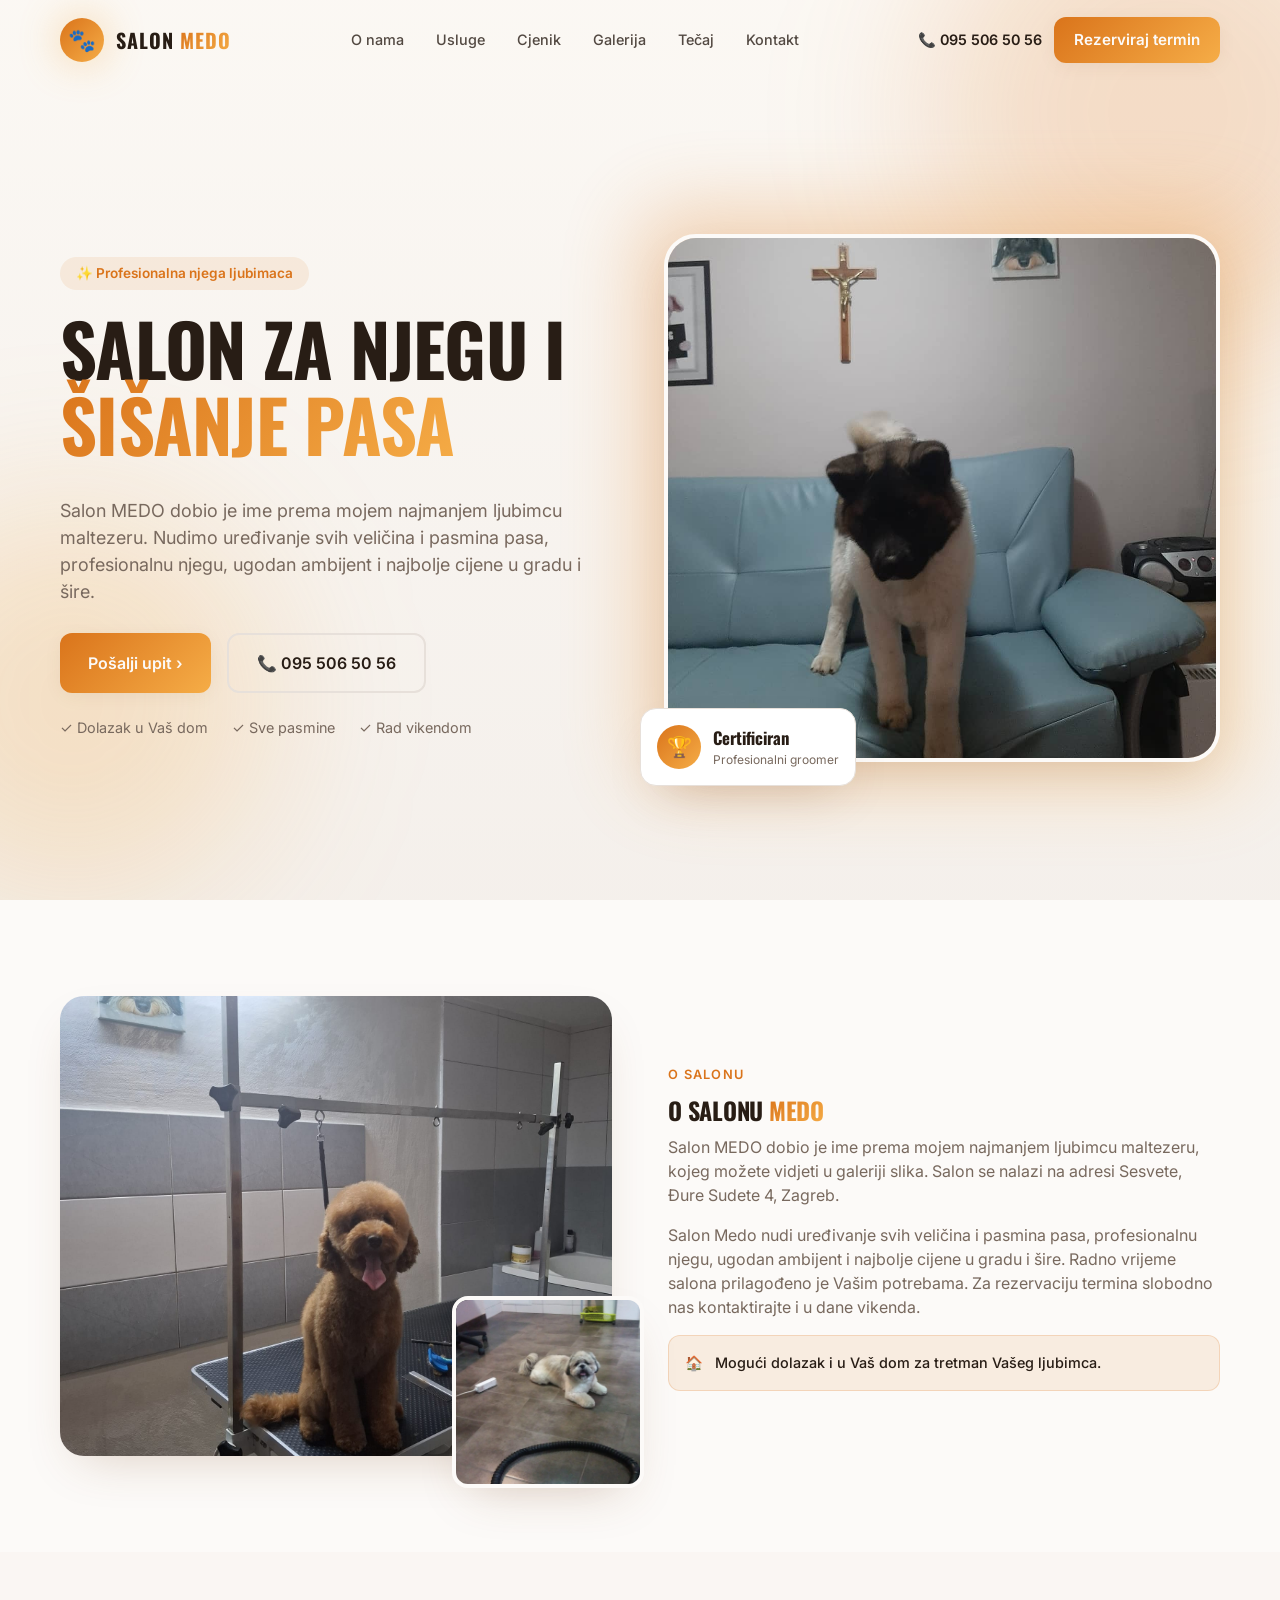
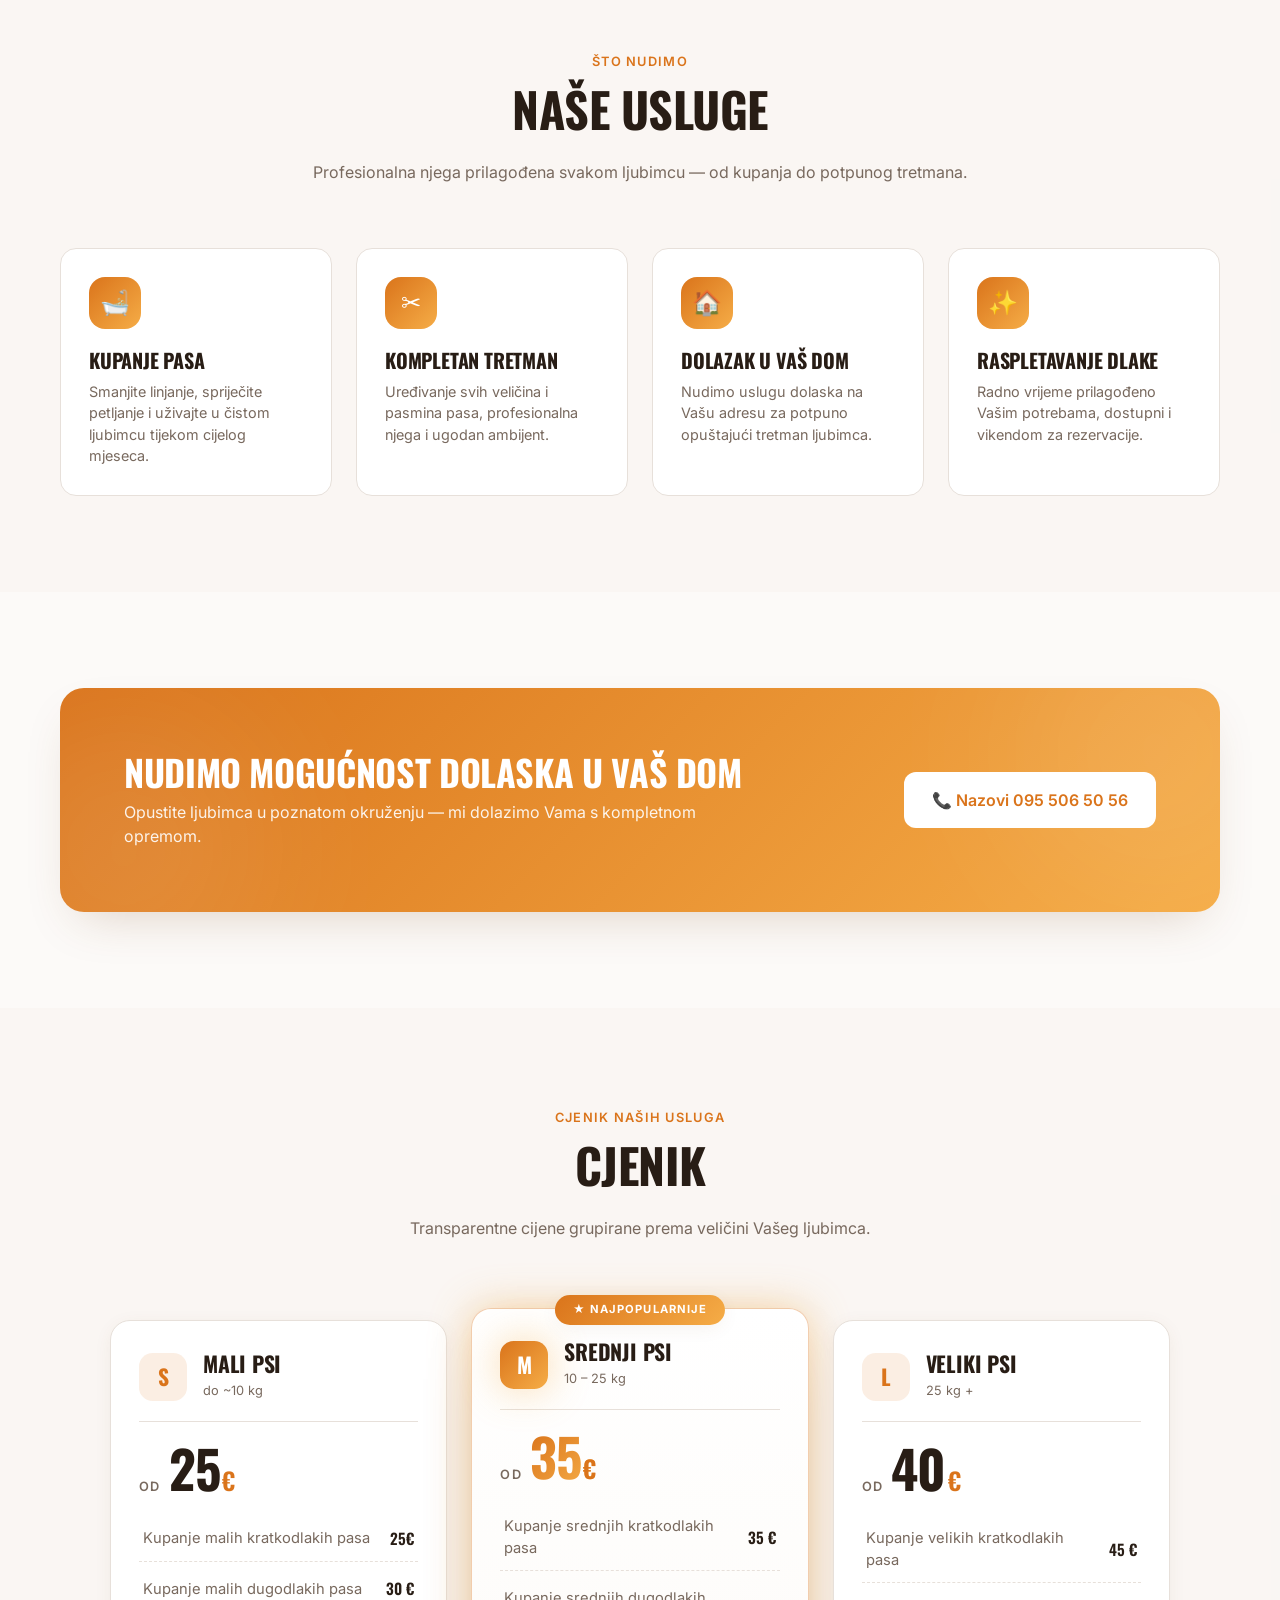
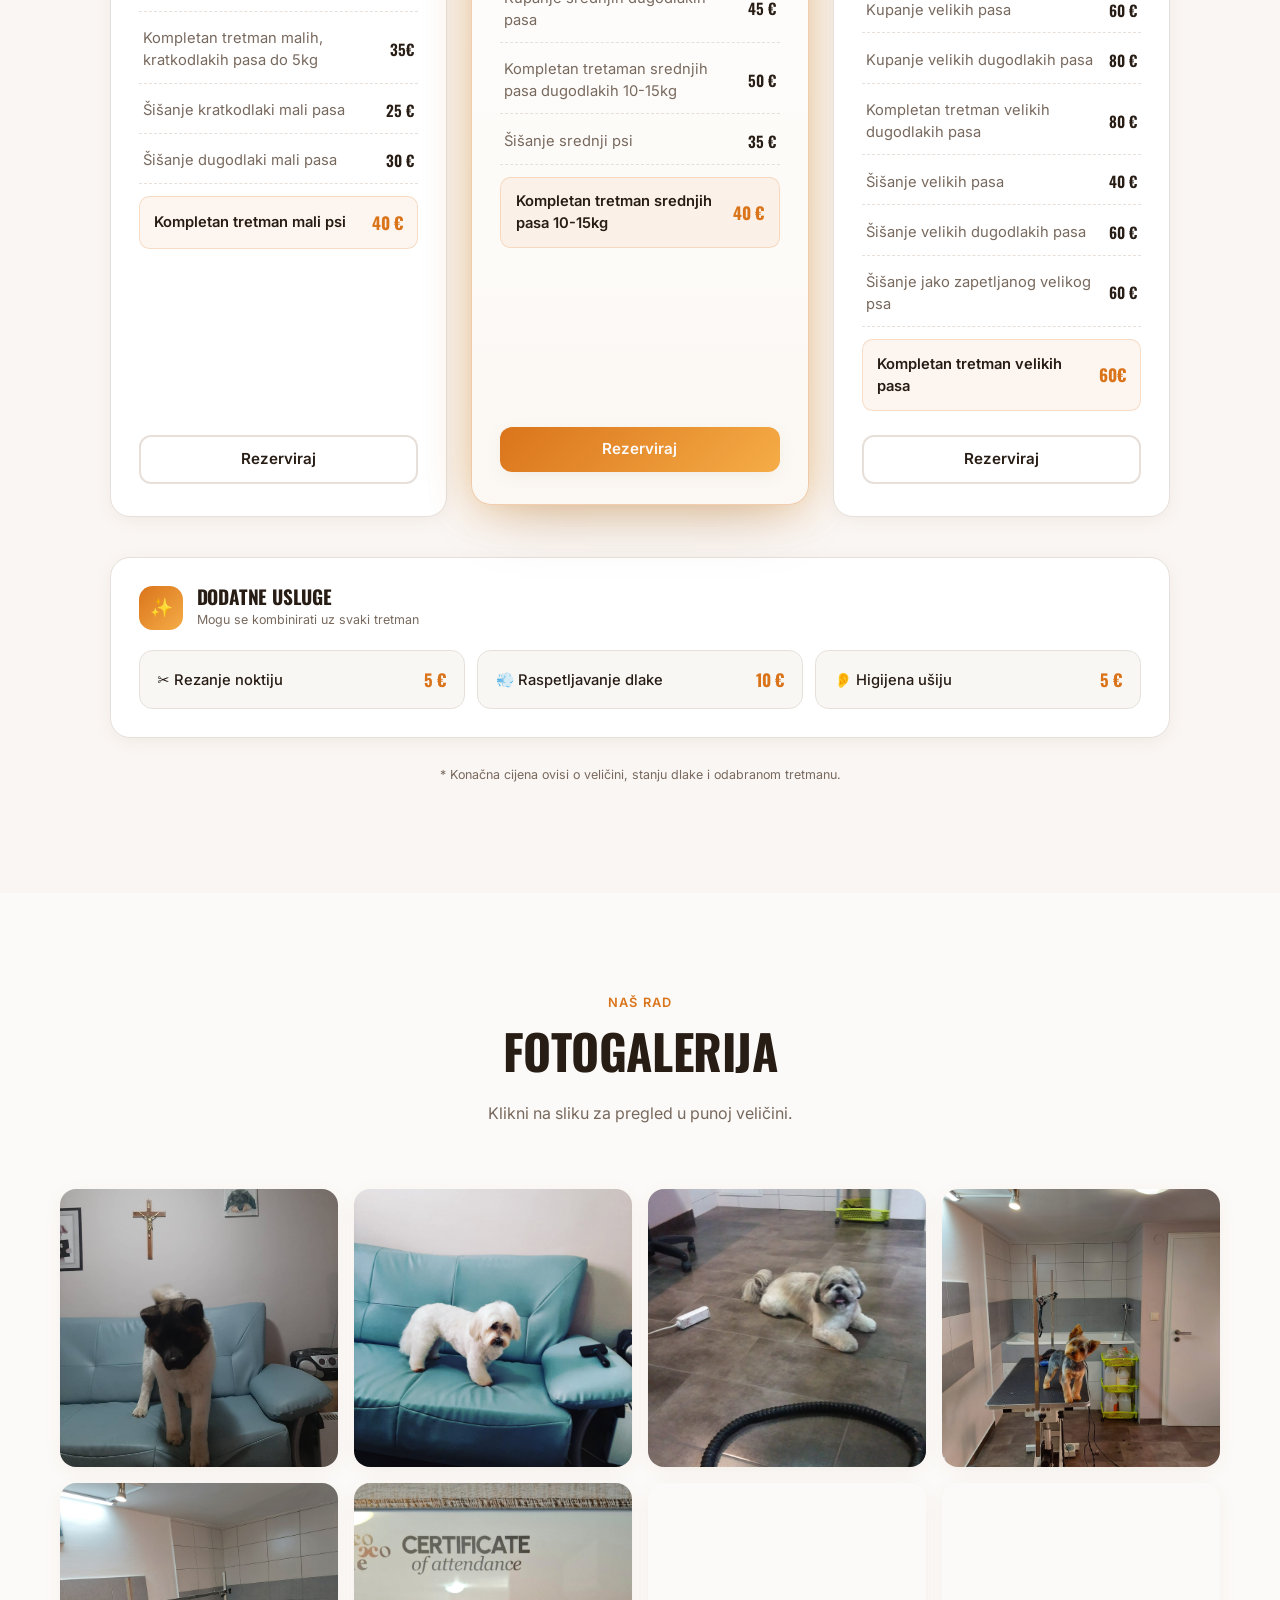
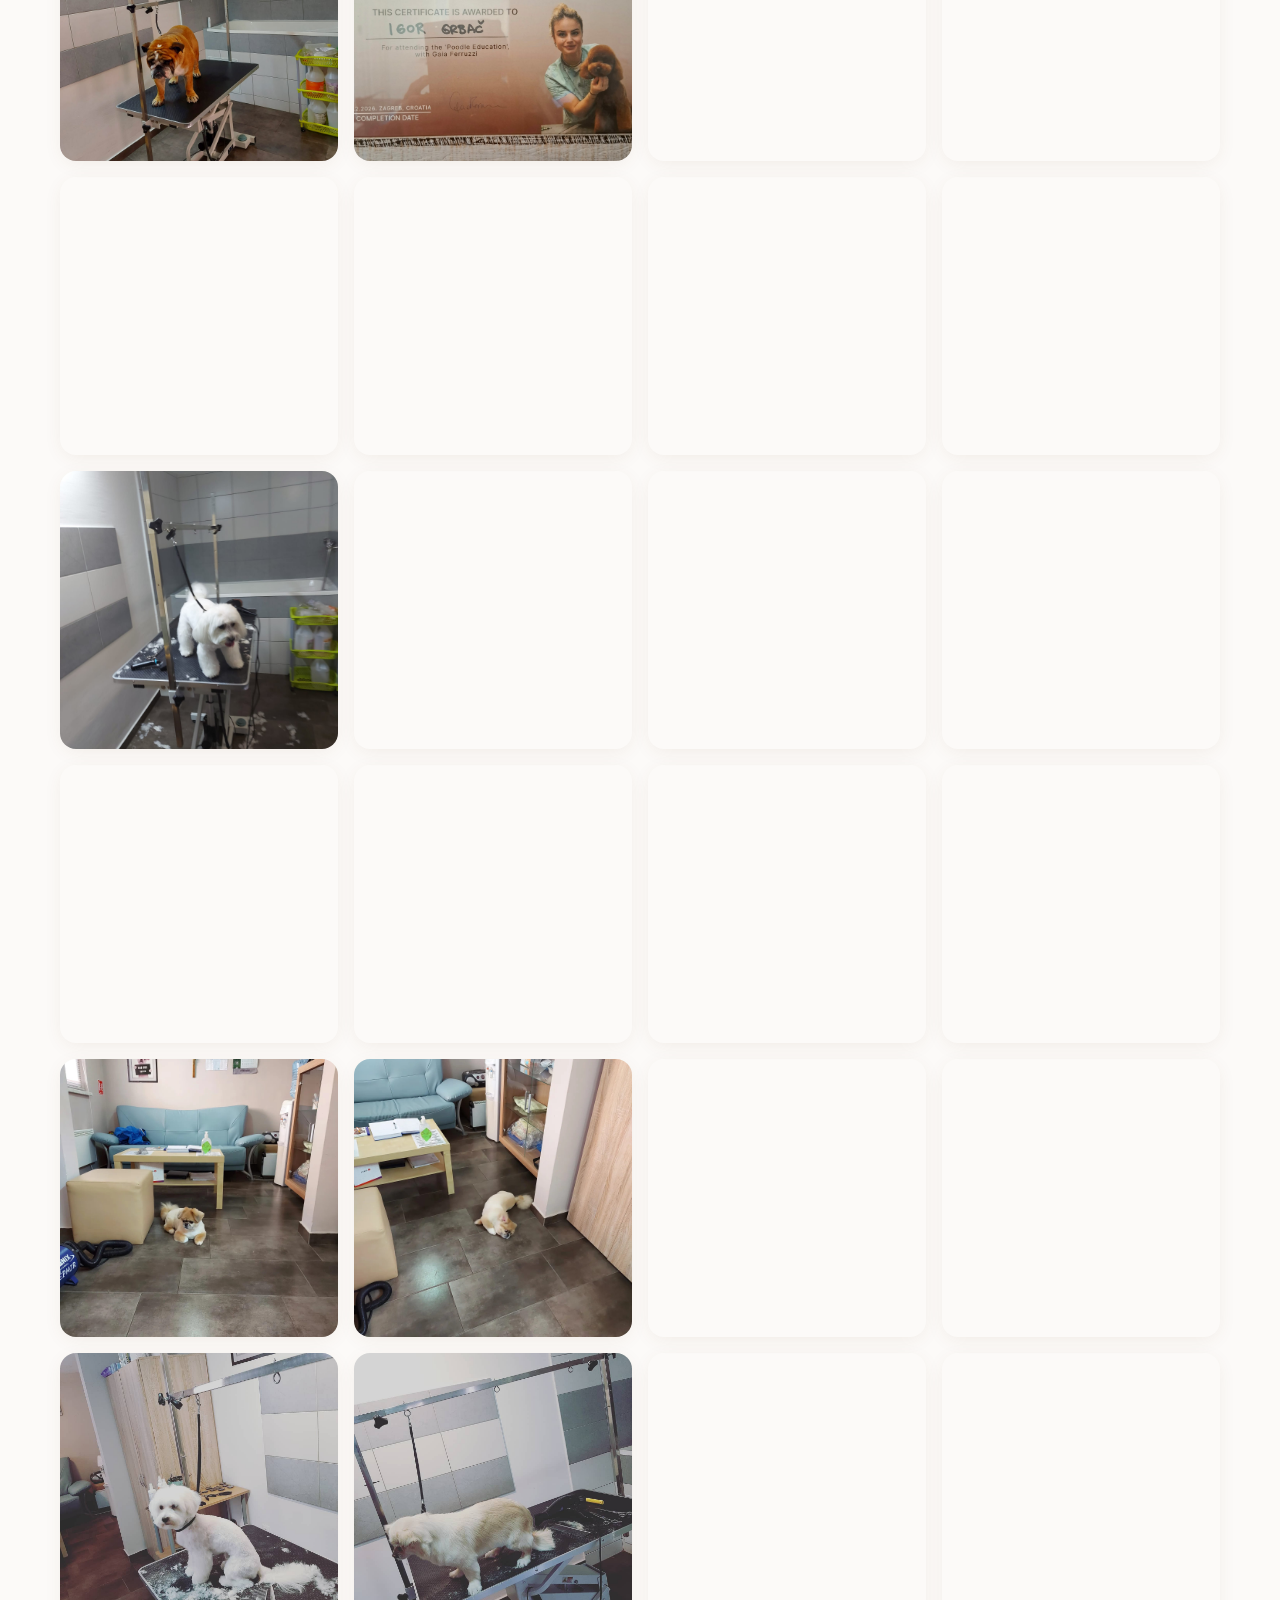
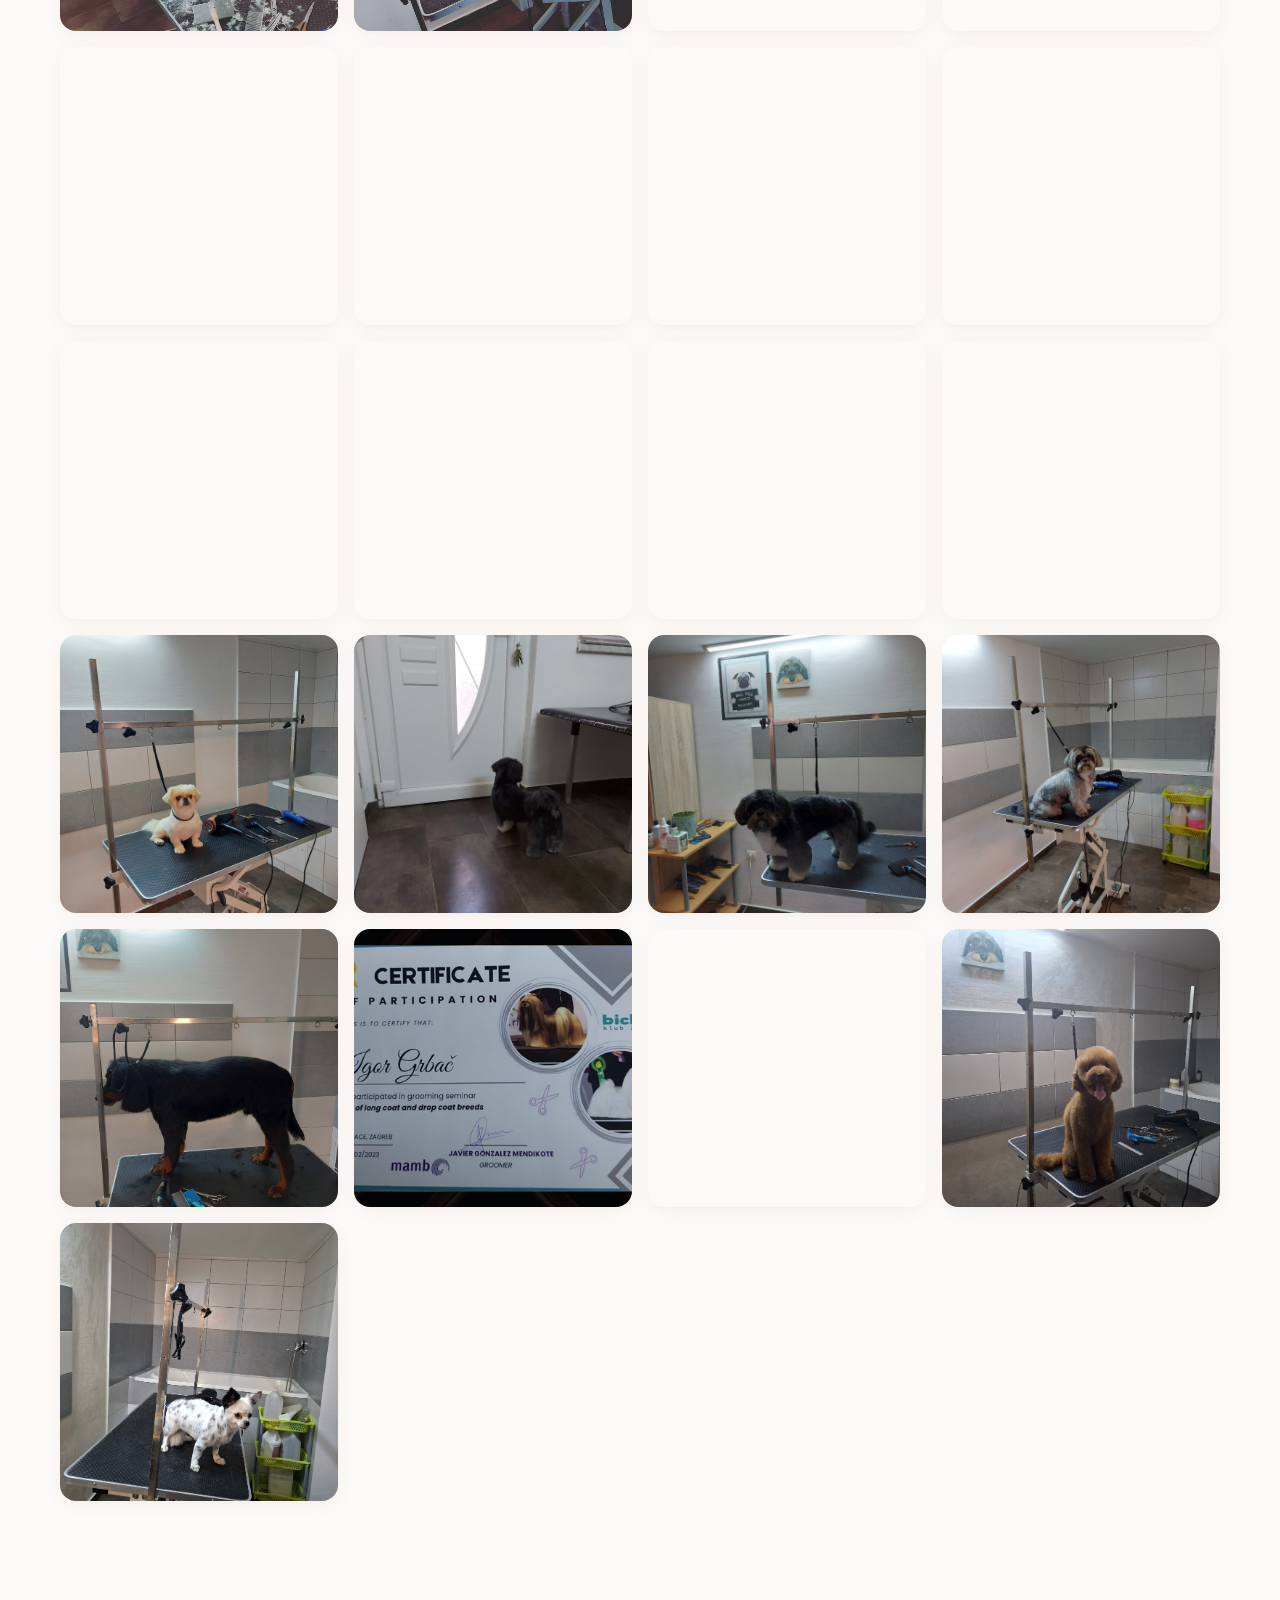
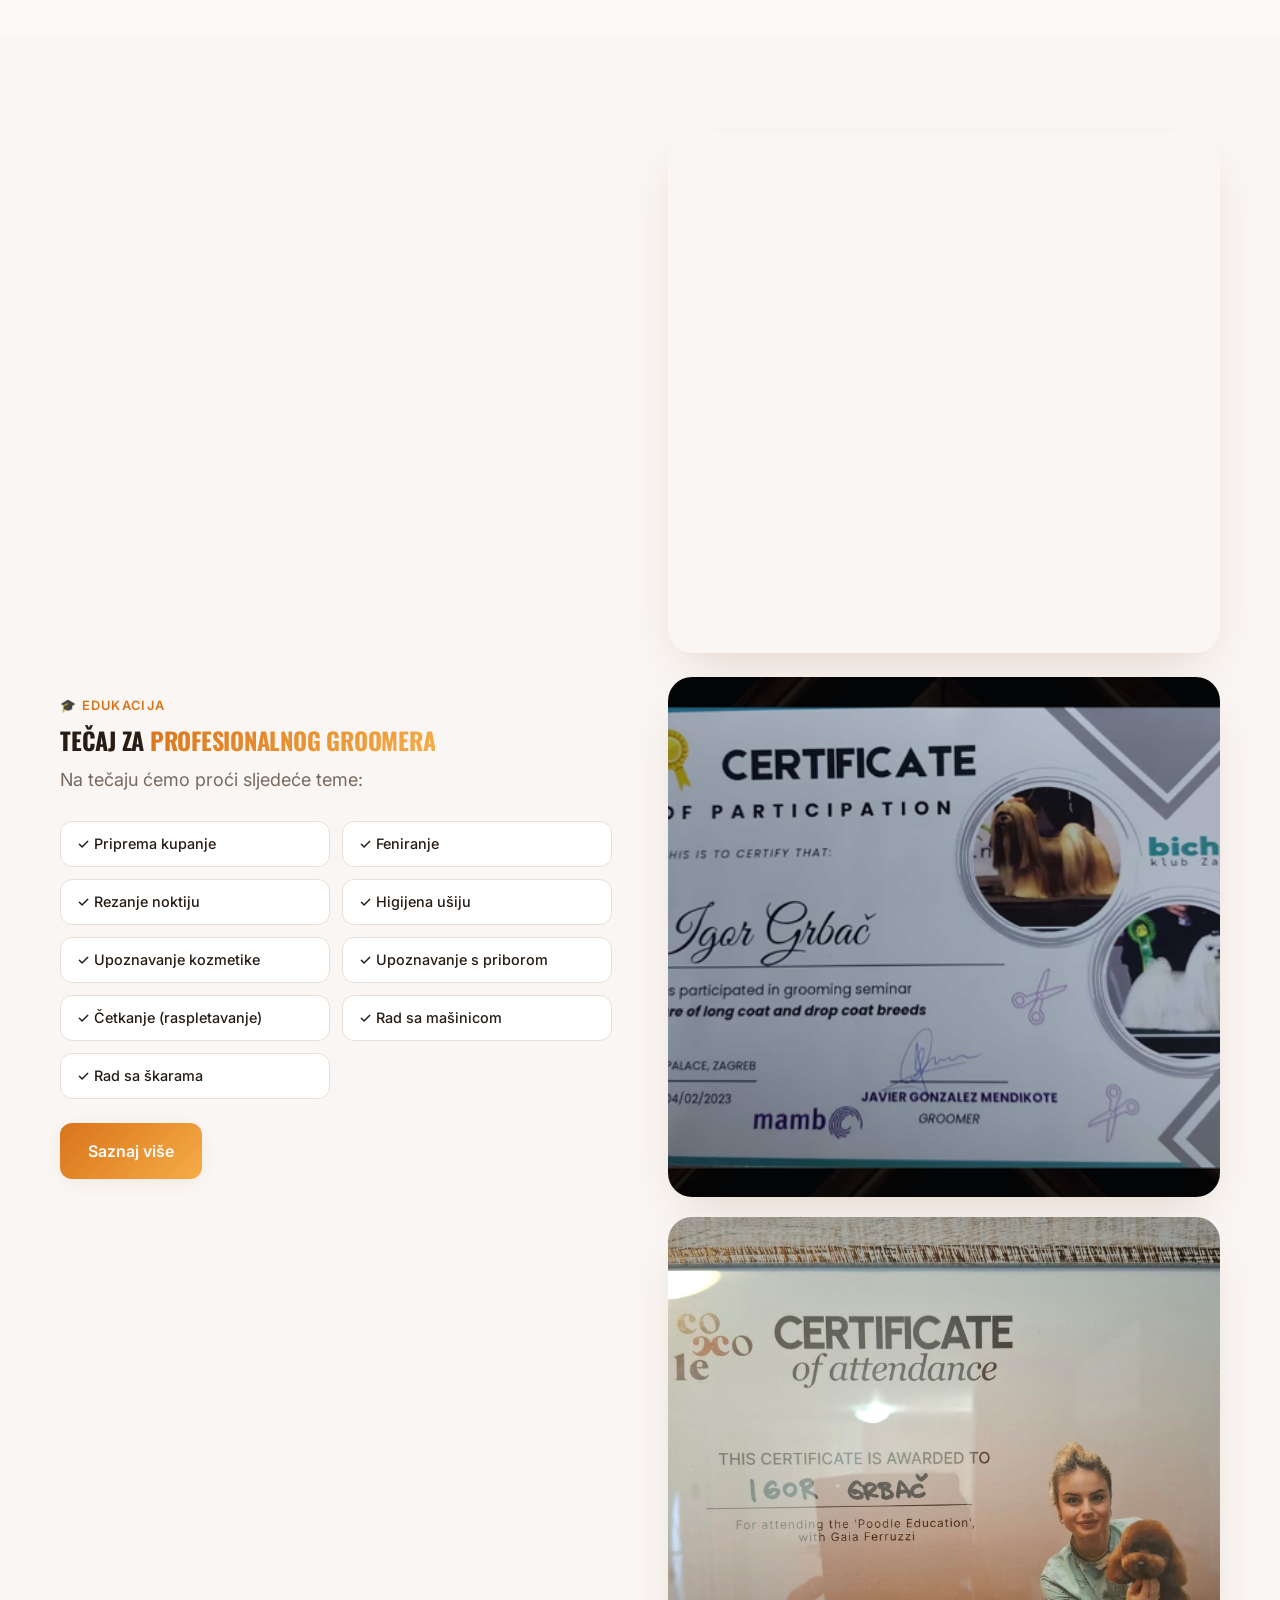
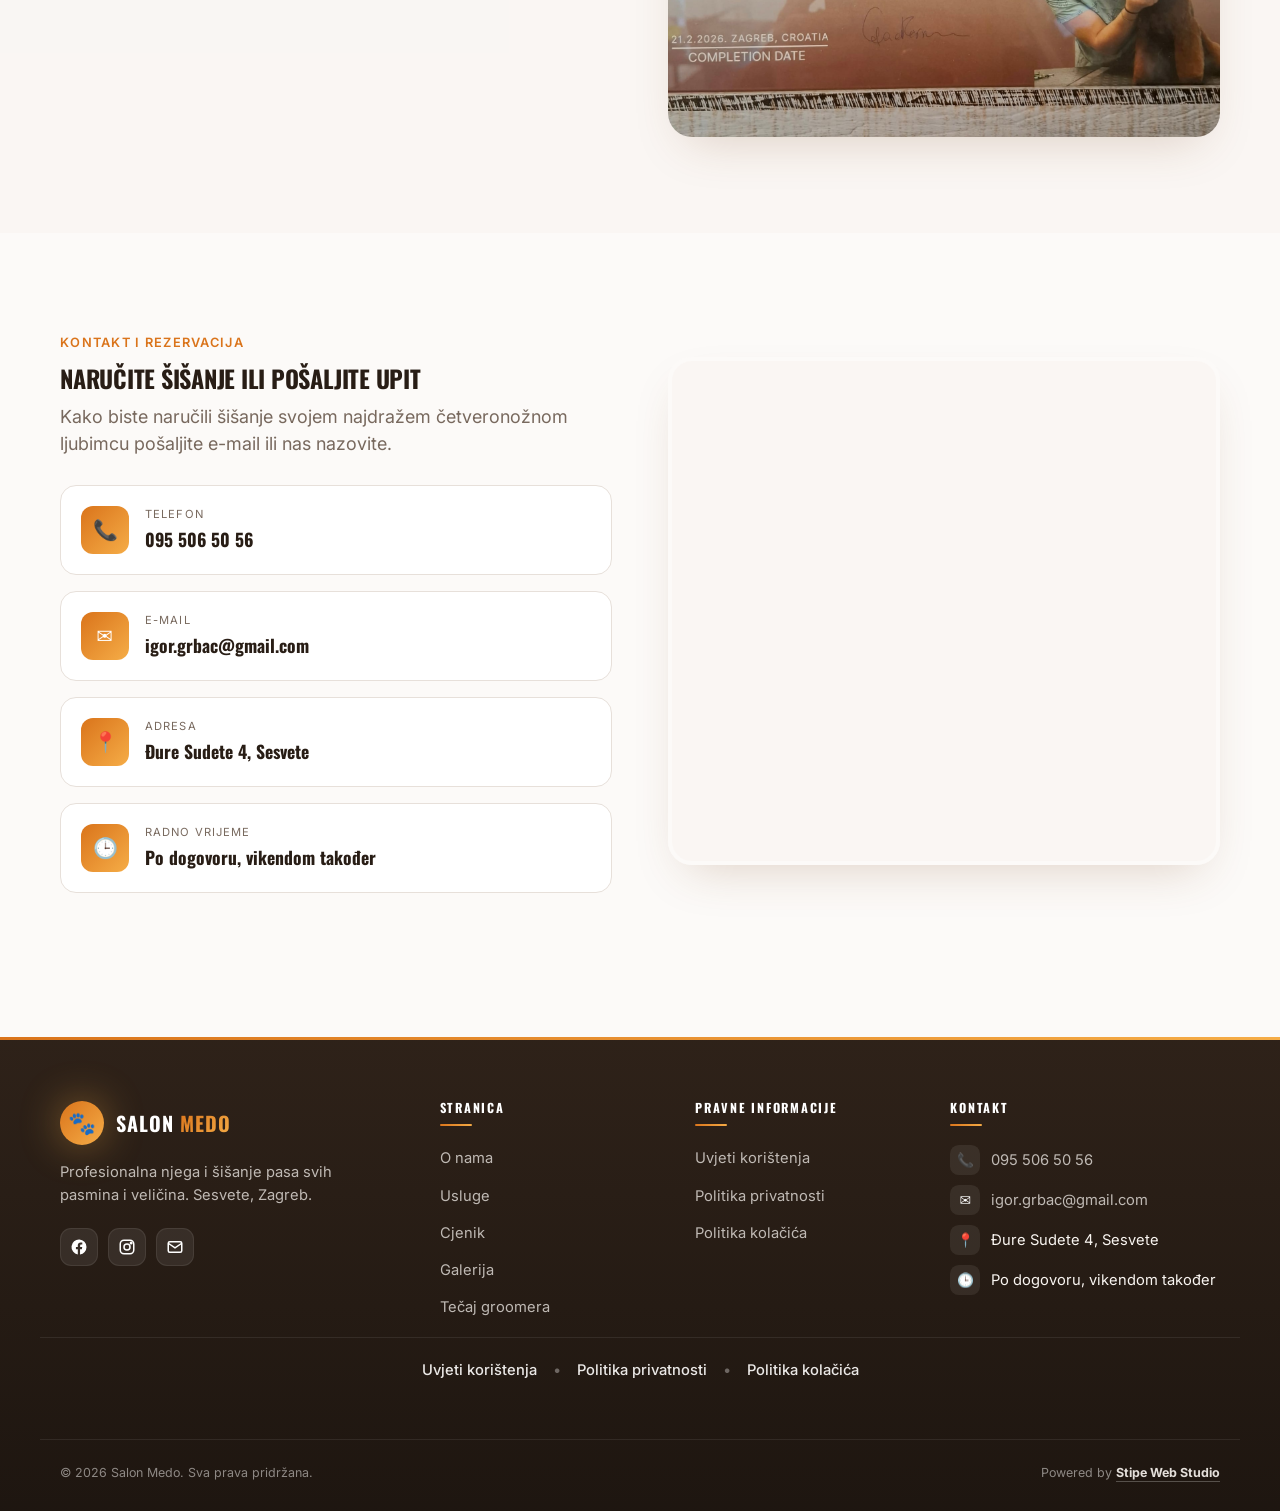
==== index.html @ b521785d "promjena" ====
<!doctype html>
<html lang="hr">
<head>
  <meta charset="UTF-8" />
  <meta name="viewport" content="width=device-width, initial-scale=1.0" />
  <title>Salon Medo — Njega i šišanje pasa, Sesvete Zagreb</title>
  <meta
    name="description"
    content="Salon Medo nudi profesionalno šišanje, kupanje i njegu pasa svih pasmina u Sesvetama. Mogućnost dolaska u Vaš dom. Nazovite 095 506 50 56."
  />
  <meta name="author" content="Salon Medo" />
  <meta name="robots" content="index,follow,max-image-preview:large" />
  <meta name="theme-color" content="#c98f33" />
  <link rel="preconnect" href="https://fonts.googleapis.com" />
  <link rel="preconnect" href="https://fonts.gstatic.com" crossorigin />
  <link
    rel="stylesheet"
    href="https://fonts.googleapis.com/css2?family=Oswald:wght@400;500;600;700&family=Inter:wght@400;500;600;700&display=swap"
  />
  <link rel="preload" as="image" href="./public-images/IMG-20230127-WA0032.jpg" fetchpriority="high" />
  <meta property="og:locale" content="hr_HR" />
  <meta property="og:site_name" content="Salon Medo" />
  <meta property="og:title" content="Salon Medo — Njega i šišanje pasa, Sesvete Zagreb" />
  <meta
    property="og:description"
    content="Salon Medo nudi profesionalno šišanje, kupanje i njegu pasa svih pasmina u Sesvetama. Mogućnost dolaska u Vaš dom. Nazovite 095 506 50 56."
  />
  <meta property="og:type" content="website" />
  <meta property="og:image" content="./public-images/IMG-20230127-WA0032.jpg" />
  <meta name="twitter:card" content="summary_large_image" />
  <meta name="twitter:title" content="Salon Medo — Njega i šišanje pasa, Sesvete Zagreb" />
  <meta
    name="twitter:description"
    content="Salon Medo nudi profesionalno šišanje, kupanje i njegu pasa svih pasmina u Sesvetama. Mogućnost dolaska u Vaš dom. Nazovite 095 506 50 56."
  />
  <meta name="twitter:image" content="./public-images/IMG-20230127-WA0032.jpg" />
  <link rel="stylesheet" href="./assets/site.css" />
  <script type="application/ld+json">
    {
      "@context": "https://schema.org",
      "@type": "PetGrooming",
      "name": "Salon Medo",
      "image": "./public-images/IMG-20230127-WA0032.jpg",
      "telephone": "+385955065056",
      "email": "igor.grbac@gmail.com",
      "address": {
        "@type": "PostalAddress",
        "streetAddress": "Đure Sudete 4, Sesvete",
        "addressLocality": "Zagreb",
        "addressCountry": "HR"
      },
      "areaServed": "Sesvete, Zagreb",
      "priceRange": "EUR"
    }
  </script>
</head>
<body>
  <header id="site-header">
    <div class="container nav">
      <a href="#hero" class="brand">
        <span class="brand-logo" aria-hidden="true">🐾</span>
        <span class="brand-name">SALON <span class="grad-text">MEDO</span></span>
      </a>
      <nav class="nav-links" id="nav-links">
        <a href="#o-nama">O nama</a>
        <a href="#usluge">Usluge</a>
        <a href="#cjenik">Cjenik</a>
        <a href="#galerija">Galerija</a>
        <a href="#tecaj">Tečaj</a>
        <a href="#kontakt">Kontakt</a>
      </nav>
      <div class="nav-cta">
        <a href="tel:+385955065056" class="phone-link">📞 095 506 50 56</a>
        <a href="#kontakt" class="btn btn-primary">Rezerviraj termin</a>
      </div>
      <button id="menu-toggle" class="menu-toggle" aria-label="Otvori meni" aria-expanded="false">
        <svg class="i-open" width="22" height="22" viewBox="0 0 24 24" fill="none" stroke="currentColor" stroke-width="2.2" stroke-linecap="round">
          <path d="M4 7h16M4 12h16M4 17h16"></path>
        </svg>
        <svg class="i-close" width="22" height="22" viewBox="0 0 24 24" fill="none" stroke="currentColor" stroke-width="2.2" stroke-linecap="round">
          <path d="M6 6l12 12M18 6L6 18"></path>
        </svg>
      </button>
    </div>
    <div id="mobile-menu" class="mobile-menu" hidden>
      <div class="container">
        <a href="#o-nama">O nama</a>
        <a href="#usluge">Usluge</a>
        <a href="#cjenik">Cjenik</a>
        <a href="#galerija">Galerija</a>
        <a href="#tecaj">Tečaj</a>
        <a href="#kontakt">Kontakt</a>
        <a href="tel:+385955065056" class="btn btn-primary full">📞 095 506 50 56</a>
      </div>
    </div>
  </header>

  <section id="hero" class="hero">
    <div class="hero-bg" aria-hidden="true">
      <span class="blob blob-1"></span>
      <span class="blob blob-2"></span>
    </div>
    <div class="container hero-grid">
      <div class="hero-text">
        <span class="chip">✨ Profesionalna njega ljubimaca</span>
        <h1>Salon za njegu i <span class="grad-text">šišanje pasa</span></h1>
        <p class="lead">
          Salon MEDO dobio je ime prema mojem najmanjem ljubimcu maltezeru.
          Nudimo uređivanje svih veličina i pasmina pasa, profesionalnu njegu,
          ugodan ambijent i najbolje cijene u gradu i šire.
        </p>
        <div class="cta-row">
          <a href="#kontakt" class="btn btn-primary btn-lg">Pošalji upit ›</a>
          <a href="tel:+385955065056" class="btn btn-outline btn-lg">📞 095 506 50 56</a>
        </div>
        <ul class="check-row">
          <li>✓ Dolazak u Vaš dom</li>
          <li>✓ Sve pasmine</li>
          <li>✓ Rad vikendom</li>
        </ul>
      </div>
      <div class="hero-img-wrap">
        <div class="hero-halo" aria-hidden="true"></div>
        <div class="hero-img">
          <img
            src="./public-images/IMG-20230127-WA0032.jpg"
            alt="Uređeni pas u salonu Medo"
            width="800"
            height="520"
            loading="eager"
            fetchpriority="high"
            decoding="async"
          />
        </div>
        <div class="hero-badge">
          <div class="hero-badge-icon">🏆</div>
          <div>
            <div class="hero-badge-title">Certificiran</div>
            <div class="hero-badge-sub">Profesionalni groomer</div>
          </div>
        </div>
      </div>
    </div>
  </section>

  <section id="o-nama" class="section">
    <div class="container two-col">
      <div class="about-imgs">
        <img class="about-main" src="./public-images/slika1001.jpg" alt="O salonu Medo" width="700" height="460" loading="lazy" decoding="async" />
        <img class="about-mini" src="./public-images/IMG-20230127-WA0026.jpg" alt="Pas u salonu" width="192" height="192" loading="lazy" decoding="async" />
      </div>
      <div>
        <span class="eyebrow">O salonu</span>
        <h2>O salonu <span class="grad-text">Medo</span></h2>
        <p>Salon MEDO dobio je ime prema mojem najmanjem ljubimcu maltezeru, kojeg možete vidjeti u galeriji slika. Salon se nalazi na adresi Sesvete, Đure Sudete 4, Zagreb.</p>
        <p>Salon Medo nudi uređivanje svih veličina i pasmina pasa, profesionalnu njegu, ugodan ambijent i najbolje cijene u gradu i šire. Radno vrijeme salona prilagođeno je Vašim potrebama. Za rezervaciju termina slobodno nas kontaktirajte i u dane vikenda.</p>
        <div class="info-pill">🏠 <span>Mogući dolazak i u Vaš dom za tretman Vašeg ljubimca.</span></div>
      </div>
    </div>
  </section>

  <section id="usluge" class="section section-alt">
    <div class="container">
      <div class="section-head">
        <span class="eyebrow">Što nudimo</span>
        <h2>Naše usluge</h2>
        <p>Profesionalna njega prilagođena svakom ljubimcu — od kupanja do potpunog tretmana.</p>
      </div>
      <div class="services-grid">
        <article class="service"><div class="service-icon">🛁</div><h3>Kupanje pasa</h3><p>Smanjite linjanje, spriječite petljanje i uživajte u čistom ljubimcu tijekom cijelog mjeseca.</p></article>
        <article class="service"><div class="service-icon">✂️</div><h3>Kompletan tretman</h3><p>Uređivanje svih veličina i pasmina pasa, profesionalna njega i ugodan ambijent.</p></article>
        <article class="service"><div class="service-icon">🏠</div><h3>Dolazak u Vaš dom</h3><p>Nudimo uslugu dolaska na Vašu adresu za potpuno opuštajući tretman ljubimca.</p></article>
        <article class="service"><div class="service-icon">✨</div><h3>Raspletavanje dlake</h3><p>Radno vrijeme prilagođeno Vašim potrebama, dostupni i vikendom za rezervacije.</p></article>
      </div>
    </div>
  </section>

  <section class="section">
    <div class="container">
      <div class="cta-card">
        <span class="blob blob-light blob-tr" aria-hidden="true"></span>
        <span class="blob blob-light blob-bl" aria-hidden="true"></span>
        <div class="cta-card-inner">
          <div>
            <h2>Nudimo mogućnost dolaska u Vaš dom</h2>
            <p>Opustite ljubimca u poznatom okruženju — mi dolazimo Vama s kompletnom opremom.</p>
          </div>
          <a href="tel:+385955065056" class="btn btn-light btn-lg">📞 Nazovi 095 506 50 56</a>
        </div>
      </div>
    </div>
  </section>

  <section id="cjenik" class="section section-alt">
    <div class="container narrow">
      <div class="section-head">
        <span class="eyebrow">Cjenik naših usluga</span>
        <h2>Cjenik</h2>
        <p>Transparentne cijene grupirane prema veličini Vašeg ljubimca.</p>
      </div>

      <div class="price-grid">
        <article class="price-card">
          <header class="price-top">
            <span class="price-letter">S</span>
            <div>
              <h3 class="price-size">Mali psi</h3>
              <p class="price-note">do ~10 kg</p>
            </div>
          </header>
          <div class="price-from">
            <span>od</span>
            <strong>25<small>€</small></strong>
          </div>
          <ul class="price-list">
            <li><span>Kupanje malih kratkodlakih pasa</span><b>25€</b></li>
            <li><span>Kupanje malih dugodlakih pasa</span><b >30 €</b></li>
            <li><span>Kompletan tretman malih, kratkodlakih pasa do 5kg</span><b>35€</b></li>
            <li><span>Šišanje kratkodlaki mali pasa</span><b>25 €</b></li>
            <li><span>Šišanje dugodlaki mali pasa</span><b>30 €</b></li>
            <li class="hl"><span>Kompletan tretman mali psi</span><b>40 €</b></li>
          </ul>
          <a href="#kontakt" class="btn btn-outline btn-block">Rezerviraj</a>
        </article>

        <article class="price-card featured">
          <span class="popular-badge">★ Najpopularnije</span>
          <header class="price-top">
            <span class="price-letter">M</span>
            <div>
              <h3 class="price-size">Srednji psi</h3>
              <p class="price-note">10 – 25 kg</p>
            </div>
          </header>
          <div class="price-from">
            <span>od</span>
            <strong>35<small>€</small></strong>
          </div>
          <ul class="price-list">
            <li><span>Kupanje srednjih kratkodlakih pasa</span><b>35 €</b></li>
            <li><span>Kupanje srednjih dugodlakih pasa</span><b>45 €</b></li>
            <li><span>Kompletan tretaman srednjih pasa dugodlakih 10-15kg</span><b>50 €</b></li>
            <li><span>Šišanje srednji psi</span><b>35 €</b></li>
            <li class="hl"><span>Kompletan tretman srednjih pasa 10-15kg</span><b>40 €</b></li>
          </ul>
          <a href="#kontakt" class="btn btn-primary btn-block">Rezerviraj</a>
        </article>

        <article class="price-card">
          <header class="price-top">
            <span class="price-letter">L</span>
            <div>
              <h3 class="price-size">Veliki psi</h3>
              <p class="price-note">25 kg +</p>
            </div>
          </header>
          <div class="price-from">
            <span>od</span>
            <strong>40<small>€</small></strong>
          </div>
          <ul class="price-list">
            <li><span>Kupanje velikih kratkodlakih pasa</span><b>45 €</b></li>
            <li><span>Kupanje velikih pasa</span><b>60 €</b></li>
            <li><span>Kupanje velikih dugodlakih pasa</span><b>80 €</b></li>
            <li><span>Kompletan tretman velikih dugodlakih pasa</span><b>80 €</b></li>
            <li><span>Šišanje velikih pasa</span><b>40 €</b></li>
            <li><span>Šišanje velikih dugodlakih pasa</span><b>60 €</b></li>
            <li><span>Šišanje jako zapetljanog velikog psa</span><b>60 €</b></li>
            <li class="hl"><span>Kompletan tretman velikih pasa</span><b>60€</b></li>
          </ul>
          <a href="#kontakt" class="btn btn-outline btn-block">Rezerviraj</a>
        </article>
      </div>

      <div class="extras-card">
        <div class="extras-head">
          <div class="extras-icon">✨</div>
          <div>
            <h3>Dodatne usluge</h3>
            <p>Mogu se kombinirati uz svaki tretman</p>
          </div>
        </div>
        <div class="extras-grid">
          <div class="extra"><span>✂️ Rezanje noktiju</span><b>5 €</b></div>
          <div class="extra"><span>💨 Raspetljavanje dlake</span><b>10 €</b></div>
          <div class="extra"><span>👂 Higijena ušiju</span><b>5 €</b></div>
        </div>
      </div>
      <p class="note-fine">* Konačna cijena ovisi o veličini, stanju dlake i odabranom tretmanu.</p>
    </div>
  </section>

  <section id="galerija" class="section">
    <div class="container">
      <div class="section-head">
        <span class="eyebrow">Naš rad</span>
        <h2>Fotogalerija</h2>
        <p>Klikni na sliku za pregled u punoj veličini.</p>
      </div>
      <div class="gallery">
        <button class="gal-item" data-src="./public-images/IMG-20230127-WA0032.jpg"><img src="./public-images/IMG-20230127-WA0032.jpg" alt="Galerija 1" width="400" height="400" loading="lazy" decoding="async" /></button>
        <button class="gal-item" data-src="./public-images/IMG-20230127-WA0034.jpg"><img src="./public-images/IMG-20230127-WA0034.jpg" alt="Galerija 2" width="400" height="400" loading="lazy" decoding="async" /></button>
        <button class="gal-item" data-src="./public-images/IMG-20230127-WA0026.jpg"><img src="./public-images/IMG-20230127-WA0026.jpg" alt="Galerija 3" width="400" height="400" loading="lazy" decoding="async" /></button>
        <button class="gal-item" data-src="./public-images/a1.jpg"><img src="./public-images/a1.jpg" alt="Galerija 4" width="400" height="400" loading="lazy" decoding="async" /></button>
<button class="gal-item" data-src="./public-images/a9.jpg"><img src="./public-images/a9.jpg" alt="Galerija 5" width="400" height="400" loading="lazy" decoding="async" /></button>
<button class="gal-item" data-src="./public-images/certifikat.jpg"><img src="./public-images/certifikat.jpg" alt="Galerija 6" width="400" height="400" loading="lazy" decoding="async" /></button>
<button class="gal-item" data-src="./public-images/IMG-20230127-WA0000.jpg"><img src="./public-images/IMG-20230127-WA0000.jpg" alt="Galerija 7" width="400" height="400" loading="lazy" decoding="async" /></button>
<button class="gal-item" data-src="./public-images/IMG-20230127-WA0001.jpg"><img src="./public-images/IMG-20230127-WA0001.jpg" alt="Galerija 8" width="400" height="400" loading="lazy" decoding="async" /></button>
<button class="gal-item" data-src="./public-images/IMG-20230127-WA0002.jpg"><img src="./public-images/IMG-20230127-WA0002.jpg" alt="Galerija 9" width="400" height="400" loading="lazy" decoding="async" /></button>
<button class="gal-item" data-src="./public-images/IMG-20230127-WA0003.jpg"><img src="./public-images/IMG-20230127-WA0003.jpg" alt="Galerija 10" width="400" height="400" loading="lazy" decoding="async" /></button>
<button class="gal-item" data-src="./public-images/IMG-20230127-WA0004.jpg"><img src="./public-images/IMG-20230127-WA0004.jpg" alt="Galerija 11" width="400" height="400" loading="lazy" decoding="async" /></button>
<button class="gal-item" data-src="./public-images/IMG-20230127-WA0005.jpg"><img src="./public-images/IMG-20230127-WA0005.jpg" alt="Galerija 12" width="400" height="400" loading="lazy" decoding="async" /></button>
<button class="gal-item" data-src="./public-images/IMG-20230127-WA0007.jpg"><img src="./public-images/IMG-20230127-WA0007.jpg" alt="Galerija 13" width="400" height="400" loading="lazy" decoding="async" /></button>
<button class="gal-item" data-src="./public-images/IMG-20230127-WA0008.jpg"><img src="./public-images/IMG-20230127-WA0008.jpg" alt="Galerija 14" width="400" height="400" loading="lazy" decoding="async" /></button>
<button class="gal-item" data-src="./public-images/IMG-20230127-WA0011.jpg"><img src="./public-images/IMG-20230127-WA0011.jpg" alt="Galerija 15" width="400" height="400" loading="lazy" decoding="async" /></button>
<button class="gal-item" data-src="./public-images/IMG-20230127-WA0013.jpg"><img src="./public-images/IMG-20230127-WA0013.jpg" alt="Galerija 16" width="400" height="400" loading="lazy" decoding="async" /></button>
<button class="gal-item" data-src="./public-images/IMG-20230127-WA0015.jpg"><img src="./public-images/IMG-20230127-WA0015.jpg" alt="Galerija 17" width="400" height="400" loading="lazy" decoding="async" /></button>
<button class="gal-item" data-src="./public-images/IMG-20230127-WA0016.jpg"><img src="./public-images/IMG-20230127-WA0016.jpg" alt="Galerija 18" width="400" height="400" loading="lazy" decoding="async" /></button>
<button class="gal-item" data-src="./public-images/IMG-20230127-WA0017.jpg"><img src="./public-images/IMG-20230127-WA0017.jpg" alt="Galerija 19" width="400" height="400" loading="lazy" decoding="async" /></button>
<button class="gal-item" data-src="./public-images/IMG-20230127-WA0019.jpg"><img src="./public-images/IMG-20230127-WA0019.jpg" alt="Galerija 20" width="400" height="400" loading="lazy" decoding="async" /></button>
<button class="gal-item" data-src="./public-images/IMG-20230127-WA0022.jpg"><img src="./public-images/IMG-20230127-WA0022.jpg" alt="Galerija 21" width="400" height="400" loading="lazy" decoding="async" /></button>
<button class="gal-item" data-src="./public-images/IMG-20230127-WA0023.jpg"><img src="./public-images/IMG-20230127-WA0023.jpg" alt="Galerija 22" width="400" height="400" loading="lazy" decoding="async" /></button>
<button class="gal-item" data-src="./public-images/IMG-20230127-WA0024.jpg"><img src="./public-images/IMG-20230127-WA0024.jpg" alt="Galerija 23" width="400" height="400" loading="lazy" decoding="async" /></button>
<button class="gal-item" data-src="./public-images/IMG-20230127-WA0025.jpg"><img src="./public-images/IMG-20230127-WA0025.jpg" alt="Galerija 24" width="400" height="400" loading="lazy" decoding="async" /></button>
<button class="gal-item" data-src="./public-images/IMG-20230127-WA0027.jpg"><img src="./public-images/IMG-20230127-WA0027.jpg" alt="Galerija 25" width="400" height="400" loading="lazy" decoding="async" /></button>
<button class="gal-item" data-src="./public-images/IMG-20230127-WA0028.jpg"><img src="./public-images/IMG-20230127-WA0028.jpg" alt="Galerija 26" width="400" height="400" loading="lazy" decoding="async" /></button>
<button class="gal-item" data-src="./public-images/IMG-20230127-WA0030.jpg"><img src="./public-images/IMG-20230127-WA0030.jpg" alt="Galerija 27" width="400" height="400" loading="lazy" decoding="async" /></button>
<button class="gal-item" data-src="./public-images/IMG-20230127-WA0031.jpg"><img src="./public-images/IMG-20230127-WA0031.jpg" alt="Galerija 28" width="400" height="400" loading="lazy" decoding="async" /></button>
<button class="gal-item" data-src="./public-images/IMG-20230127-WA0035.jpg"><img src="./public-images/IMG-20230127-WA0035.jpg" alt="Galerija 29" width="400" height="400" loading="lazy" decoding="async" /></button>
<button class="gal-item" data-src="./public-images/IMG-20230127-WA0036.jpg"><img src="./public-images/IMG-20230127-WA0036.jpg" alt="Galerija 30" width="400" height="400" loading="lazy" decoding="async" /></button>
<button class="gal-item" data-src="./public-images/IMG-20230127-WA0038.jpg"><img src="./public-images/IMG-20230127-WA0038.jpg" alt="Galerija 31" width="400" height="400" loading="lazy" decoding="async" /></button>
<button class="gal-item" data-src="./public-images/IMG-20230127-WA0041.jpg"><img src="./public-images/IMG-20230127-WA0041.jpg" alt="Galerija 32" width="400" height="400" loading="lazy" decoding="async" /></button>
<button class="gal-item" data-src="./public-images/IMG-20230127-WA0042.jpg"><img src="./public-images/IMG-20230127-WA0042.jpg" alt="Galerija 33" width="400" height="400" loading="lazy" decoding="async" /></button>
<button class="gal-item" data-src="./public-images/IMG-20230127-WA0043.jpg"><img src="./public-images/IMG-20230127-WA0043.jpg" alt="Galerija 34" width="400" height="400" loading="lazy" decoding="async" /></button>
<button class="gal-item" data-src="./public-images/IMG-20230127-WA0045.jpg"><img src="./public-images/IMG-20230127-WA0045.jpg" alt="Galerija 35" width="400" height="400" loading="lazy" decoding="async" /></button>
<button class="gal-item" data-src="./public-images/IMG-20230127-WA0046.jpg"><img src="./public-images/IMG-20230127-WA0046.jpg" alt="Galerija 36" width="400" height="400" loading="lazy" decoding="async" /></button>
<button class="gal-item" data-src="./public-images/IMG-20230127-WA0048.jpg"><img src="./public-images/IMG-20230127-WA0048.jpg" alt="Galerija 37" width="400" height="400" loading="lazy" decoding="async" /></button>
<button class="gal-item" data-src="./public-images/IMG-20230204-WA0005.jpg"><img src="./public-images/IMG-20230204-WA0005.jpg" alt="Galerija 38" width="400" height="400" loading="lazy" decoding="async" /></button>
<button class="gal-item" data-src="./public-images/IMG-20230204-WA0006.jpg"><img src="./public-images/IMG-20230204-WA0006.jpg" alt="Galerija 39" width="400" height="400" loading="lazy" decoding="async" /></button>
<button class="gal-item" data-src="./public-images/IMG-20230204-WA0007.jpg"><img src="./public-images/IMG-20230204-WA0007.jpg" alt="Galerija 40" width="400" height="400" loading="lazy" decoding="async" /></button>
<button class="gal-item" data-src="./public-images/IMG-20230624-WA0000.jpg"><img src="./public-images/IMG-20230624-WA0000.jpg" alt="Galerija 41" width="400" height="400" loading="lazy" decoding="async" /></button>
<button class="gal-item" data-src="./public-images/Screenshot_10.png"><img src="./public-images/Screenshot_10.png" alt="Galerija 42" width="400" height="400" loading="lazy" decoding="async" /></button>
<button class="gal-item" data-src="./public-images/slika1000.jpg"><img src="./public-images/slika1000.jpg" alt="Galerija 43" width="400" height="400" loading="lazy" decoding="async" /></button>
<button class="gal-item" data-src="./public-images/slika1001.jpg"><img src="./public-images/slika1001.jpg" alt="Galerija 44" width="400" height="400" loading="lazy" decoding="async" /></button>
<button class="gal-item" data-src="./public-images/IMG-20260506-WA0008.jpg"><img src="./public-images/IMG-20260506-WA0008.jpg" alt="Galerija 45" width="400" height="400" loading="lazy" decoding="async" /></button>
      </div>
      <div class="cert-wrap">
        <img src="./public-images/certifikat.jpg" alt="Certifikat profesionalnog groomera" width="320" height="420" loading="lazy" decoding="async" hidden />
      </div>
    </div>
  </section>

  <section id="tecaj" class="section section-alt">
    <div class="container two-col">
      <div>
        <span class="eyebrow">🎓 Edukacija</span>
        <h2>Tečaj za <span class="grad-text">profesionalnog groomera</span></h2>
        <p class="lead">Na tečaju ćemo proći sljedeće teme:</p>
        <ul class="topics">
          <li>✓ Priprema kupanje</li>
          <li>✓ Feniranje</li>
          <li>✓ Rezanje noktiju</li>
          <li>✓ Higijena ušiju</li>
          <li>✓ Upoznavanje kozmetike</li>
          <li>✓ Upoznavanje s priborom</li>
          <li>✓ Četkanje (raspletavanje)</li>
          <li>✓ Rad sa mašinicom</li>
          <li>✓ Rad sa škarama</li>
        </ul>
        <a href="#kontakt" class="btn btn-primary btn-lg">Saznaj više</a>
      </div>
      <div>
        <img class="course-img" src="./public-images/IMG-20230127-WA0000.jpg" alt="Tečaj groomera" width="700" height="520" loading="lazy" decoding="async" />
        <div class="course-additional-imgs">
          <img class="course-img" src="./public-images/Screenshot_10.png" alt="Tečaj - dodatna slika 1" width="700" height="520" loading="lazy" decoding="async" />
          <img class="course-img" src="./public-images/certifikat.jpg" alt="Tečaj - dodatna slika 2" width="700" height="520" loading="lazy" decoding="async" />
        </div>
      </div>
    </div>
  </section>

  <section id="kontakt" class="section">
    <div class="container two-col">
      <div>
        <span class="eyebrow">Kontakt i rezervacija</span>
        <h2>Naručite šišanje ili pošaljite upit</h2>
        <p class="lead">Kako biste naručili šišanje svojem najdražem četveronožnom ljubimcu pošaljite e-mail ili nas nazovite.</p>
        <div class="contact-list">
          <a href="tel:+385955065056" class="contact-item"><span class="ci-icon">📞</span><div><small>TELEFON</small><b>095 506 50 56</b></div></a>
          <a href="mailto:igor.grbac@gmail.com" class="contact-item"><span class="ci-icon">✉️</span><div><small>E-MAIL</small><b>igor.grbac@gmail.com</b></div></a>
          <div class="contact-item"><span class="ci-icon">📍</span><div><small>ADRESA</small><b>Đure Sudete 4, Sesvete</b></div></div>
          <div class="contact-item"><span class="ci-icon">🕒</span><div><small>RADNO VRIJEME</small><b>Po dogovoru, vikendom također</b></div></div>
        </div>
      </div>
      <div id="map-wrap" class="map-wrap">
        <div class="map-placeholder">📍 Učitavanje karte…</div>
      </div>
    </div>
  </section>

  <div id="lightbox" class="lightbox" hidden>
    <button id="lightbox-prev" class="lightbox-nav lightbox-prev" aria-label="Prethodna slika">‹</button>
    <button id="lightbox-next" class="lightbox-nav lightbox-next" aria-label="Sljedeća slika">›</button>
    <button id="lightbox-close" class="lightbox-close" aria-label="Zatvori">✕</button>
    <img id="lightbox-img" alt="Pregled" />
  </div>

  <footer>
    <div class="footer-accent" aria-hidden="true"></div>
    <div class="container footer-grid">
      <div class="footer-brand">
        <div class="brand">
          <span class="brand-logo">🐾</span>
          <span class="brand-name">SALON <span class="grad-text">MEDO</span></span>
        </div>
        <p>Profesionalna njega i šišanje pasa svih pasmina i veličina. Sesvete, Zagreb.</p>
        <div class="socials">
          <a href="#" aria-label="Facebook" title="Facebook">
            <svg width="18" height="18" viewBox="0 0 24 24" fill="currentColor"><path d="M22 12a10 10 0 1 0-11.6 9.9v-7H7.9V12h2.5V9.8c0-2.5 1.5-3.9 3.8-3.9 1.1 0 2.2.2 2.2.2v2.5h-1.3c-1.2 0-1.6.8-1.6 1.6V12h2.8l-.5 2.9h-2.4v7A10 10 0 0 0 22 12z"></path></svg>
          </a>
          <a href="#" aria-label="Instagram" title="Instagram">
            <svg width="18" height="18" viewBox="0 0 24 24" fill="none" stroke="currentColor" stroke-width="2">
              <rect x="3" y="3" width="18" height="18" rx="5"></rect>
              <circle cx="12" cy="12" r="4"></circle>
              <circle cx="17.5" cy="6.5" r="1" fill="currentColor"></circle>
            </svg>
          </a>
          <a href="mailto:igor.grbac@gmail.com" aria-label="E-mail" title="E-mail">
            <svg width="18" height="18" viewBox="0 0 24 24" fill="none" stroke="currentColor" stroke-width="2">
              <rect x="3" y="5" width="18" height="14" rx="2"></rect>
              <path d="m3 7 9 6 9-6"></path>
            </svg>
          </a>
        </div>
      </div>
      <div class="footer-col">
        <h4>Stranica</h4>
        <ul>
          <li><a href="./#o-nama">O nama</a></li>
          <li><a href="./#usluge">Usluge</a></li>
          <li><a href="./#cjenik">Cjenik</a></li>
          <li><a href="./#galerija">Galerija</a></li>
          <li><a href="./#tecaj">Tečaj groomera</a></li>
        </ul>
      </div>
      <div class="footer-col">
        <h4>Pravne informacije</h4>
        <ul>
          <li><a href="./uvjeti-koristenja/">Uvjeti korištenja</a></li>
          <li><a href="./politika-privatnosti/">Politika privatnosti</a></li>
          <li><a href="./kolacici/">Politika kolačića</a></li>
        </ul>
      </div>
      <div class="footer-col">
        <h4>Kontakt</h4>
        <ul class="footer-contact">
          <li><span>📞</span><a href="tel:+385955065056">095 506 50 56</a></li>
          <li><span>✉️</span><a href="mailto:igor.grbac@gmail.com">igor.grbac@gmail.com</a></li>
          <li><span>📍</span><span>Đure Sudete 4, Sesvete</span></li>
          <li><span>🕒</span><span>Po dogovoru, vikendom također</span></li>
        </ul>
      </div>
    </div>
    <div class="container legal-quicklinks">
      <a href="./uvjeti-koristenja/">Uvjeti korištenja</a>
      <span aria-hidden="true">•</span>
      <a href="./politika-privatnosti/">Politika privatnosti</a>
      <span aria-hidden="true">•</span>
      <a href="./kolacici/">Politika kolačića</a>
    </div>
    <div class="container copyright">
      <span>© 2026 Salon Medo. Sva prava pridržana.</span>
      <span class="powered">Powered by <a href="https://stipewebstudio.com" target="_blank" rel="noopener">Stipe Web Studio</a></span>
    </div>
  </footer>

  <script src="./assets/app.js" defer></script>
</body>
</html>
---- assets/site.css ----
/* === Salon Medo — standalone CSS === */
:root{--bg:hsl(35 40% 98%);--fg:hsl(25 30% 12%);--card:#fff;--muted:hsl(25 12% 42%);--muted-bg:hsl(30 25% 95%);--secondary:hsl(30 30% 94%);--primary:hsl(28 78% 48%);--primary-glow:hsl(35 90% 62%);--primary-fg:hsl(35 40% 98%);--border:hsl(30 20% 88%);--grad:linear-gradient(135deg,hsl(28 78% 48%),hsl(35 90% 62%));--grad-warm:linear-gradient(180deg,hsl(35 50% 97%),hsl(30 30% 94%));--grad-s:linear-gradient(135deg,rgba(251,191,36,.9),rgba(249,115,22,.9));--grad-m:linear-gradient(135deg,rgba(249,115,22,.9),rgba(244,63,94,.9));--grad-l:linear-gradient(135deg,rgba(244,63,94,.9),rgba(192,38,211,.9));--shadow-soft:0 4px 20px -4px hsl(28 50% 30% / .10);--shadow-elegant:0 20px 50px -20px hsl(28 60% 30% / .25);--shadow-glow:0 0 40px hsl(35 90% 62% / .45);--radius:.875rem}*,*::before,*::after{box-sizing:border-box}[hidden]{display:none!important}html{scroll-behavior:smooth}body{margin:0;background:var(--bg);color:var(--fg);font-family:'Inter',system-ui,-apple-system,Segoe UI,Roboto,sans-serif;-webkit-font-smoothing:antialiased;line-height:1.5}img{max-width:100%;height:auto;display:block;-webkit-user-drag:none;user-select:none;-webkit-touch-callout:none}h1,h2,h3,h4{font-family:'Oswald',Impact,sans-serif;letter-spacing:-.01em;margin:0 0 .5em;text-transform:uppercase;line-height:1.1}p{margin:0 0 1em;color:var(--muted)}a{color:inherit;text-decoration:none}ul{margin:0;padding:0;list-style:none}button{font:inherit;cursor:pointer;background:none;border:0;color:inherit}.container{max-width:1200px;margin:0 auto;padding:0 1.25rem}.narrow{max-width:1100px}.grad-text{background:var(--grad);-webkit-background-clip:text;background-clip:text;color:transparent}.eyebrow{display:inline-block;color:var(--primary);font-weight:600;text-transform:uppercase;letter-spacing:.1em;font-size:.8rem;margin-bottom:.75rem}.section{padding:6rem 0;scroll-margin-top:6rem}.section-alt{background:hsl(30 30% 94% / .4)}.section-head{text-align:center;max-width:42rem;margin:0 auto 4rem}.section-head h2{font-size:clamp(2rem,4vw,3rem)}.btn{display:inline-flex;align-items:center;gap:.5rem;justify-content:center;padding:.7rem 1.25rem;border-radius:.75rem;font-weight:600;font-size:.95rem;transition:.2s;border:0;cursor:pointer}.btn-primary{background:var(--grad);color:var(--primary-fg);box-shadow:var(--shadow-soft)}.btn-primary:hover{opacity:.92}.btn-outline{border:2px solid var(--border);background:transparent;color:var(--fg)}.btn-outline:hover{border-color:var(--primary);color:var(--primary)}.btn-light{background:#fff;color:var(--primary)}.btn-light:hover{background:#fff;opacity:.92}.btn-lg{padding:1rem 1.75rem;font-size:1rem;height:auto}.btn.full{width:100%}#site-header{position:fixed;top:0;left:0;right:0;z-index:50;transition:.3s;background:transparent}#site-header.scrolled{background:hsl(35 40% 98% / .9);backdrop-filter:blur(10px);border-bottom:1px solid var(--border);box-shadow:var(--shadow-soft)}.nav{display:flex;align-items:center;justify-content:space-between;height:5rem;gap:1rem}.brand{display:flex;align-items:center;gap:.75rem}.brand-logo{width:2.75rem;height:2.75rem;border-radius:50%;background:var(--grad);display:grid;place-items:center;font-size:1.4rem;box-shadow:var(--shadow-glow);color:#fff}.brand-name{font-family:'Oswald',sans-serif;font-weight:700;font-size:1.25rem;letter-spacing:.05em}.nav-links{display:none;gap:2rem}.nav-links a{font-size:.9rem;font-weight:500;color:hsl(25 30% 12% / .8)}.nav-links a:hover{color:var(--primary)}.nav-cta{display:none;align-items:center;gap:.75rem}.phone-link{display:inline-flex;align-items:center;gap:.4rem;font-size:.9rem;font-weight:600}.phone-link:hover{color:var(--primary)}.menu-toggle{display:block;padding:.5rem;font-size:1.5rem;border-radius:.5rem}.menu-toggle:hover{background:var(--secondary)}.mobile-menu{background:var(--bg);border-top:1px solid var(--border);animation:fade .2s}.mobile-menu .container{display:flex;flex-direction:column;gap:.5rem;padding-top:1rem;padding-bottom:1rem}.mobile-menu a{padding:.6rem 0;color:hsl(25 30% 12% / .8)}.mobile-menu a:hover{color:var(--primary)}@media(min-width:1024px){.nav-links{display:flex}.nav-cta{display:flex}.menu-toggle{display:none}.mobile-menu{display:none!important}}.hero{position:relative;min-height:100vh;display:flex;align-items:center;padding-top:6rem;overflow:hidden}.hero-bg{position:absolute;inset:0;z-index:-1;background:var(--grad-warm)}.blob{position:absolute;border-radius:50%;filter:blur(80px);pointer-events:none}.blob-1{top:-8rem;right:-8rem;width:480px;height:480px;background:hsl(28 78% 48% / .2)}.blob-2{bottom:0;left:-8rem;width:400px;height:400px;background:hsl(35 85% 55% / .2)}.hero-grid{display:grid;grid-template-columns:1fr;gap:3rem;align-items:center;padding:4rem 1.25rem}.hero-text{animation:fadeUp .6s}.chip{display:inline-flex;align-items:center;gap:.5rem;padding:.4rem 1rem;border-radius:999px;background:hsl(28 78% 48% / .1);color:var(--primary);font-weight:600;font-size:.85rem;margin-bottom:1.25rem}.hero h1{font-size:clamp(2.4rem,6vw,4.5rem);line-height:1.05}.lead{font-size:1.125rem;color:var(--muted);max-width:36rem;margin-bottom:1.75rem}.cta-row{display:flex;flex-wrap:wrap;gap:1rem;margin-bottom:1.5rem}.check-row{display:flex;flex-wrap:wrap;gap:1.5rem;font-size:.9rem;color:var(--muted)}.check-row li{display:flex;align-items:center;gap:.4rem}.hero-img-wrap{position:relative;animation:fade .6s}.hero-halo{position:absolute;inset:-1.5rem;background:var(--grad);border-radius:2rem;filter:blur(40px);opacity:.3;z-index:1}.hero-img{position:relative;z-index:2;border-radius:2rem;overflow:hidden;border:4px solid var(--bg);box-shadow:var(--shadow-elegant)}.hero-img img{width:100%;height:420px;object-fit:cover}.hero-badge{margin-top:1rem;background:var(--card);border:1px solid var(--border);border-radius:1rem;box-shadow:var(--shadow-elegant);padding:1rem;display:flex;align-items:center;gap:.75rem}.hero-badge-icon{width:2.75rem;height:2.75rem;border-radius:50%;background:var(--grad);display:grid;place-items:center;color:#fff;font-size:1.25rem;flex-shrink:0}.hero-badge-title{font-family:'Oswald',sans-serif;font-weight:700;font-size:1.05rem}.hero-badge-sub{font-size:.75rem;color:var(--muted)}@media(min-width:768px){.hero-img img{height:520px}}@media(min-width:1024px){.hero-grid{grid-template-columns:1fr 1fr}.hero-badge{margin-top:0;position:absolute;bottom:-1.5rem;left:-1.5rem;z-index:3}}.two-col{display:grid;grid-template-columns:1fr;gap:3.5rem;align-items:center}@media(min-width:1024px){.two-col{grid-template-columns:1fr 1fr}}.about-imgs{position:relative}.about-main{border-radius:1.5rem;box-shadow:var(--shadow-elegant);width:100%;height:460px;object-fit:cover}.about-mini{display:none;position:absolute;bottom:-2rem;right:-2rem;width:12rem;height:12rem;object-fit:cover;border-radius:1rem;border:4px solid var(--bg);box-shadow:var(--shadow-elegant);z-index:2}@media(min-width:1024px){.about-mini{display:block}}.info-pill{display:flex;align-items:center;gap:.75rem;padding:1rem;background:hsl(28 78% 48% / .1);border:1px solid hsl(28 78% 48% / .2);border-radius:.75rem;font-weight:500;font-size:.9rem;color:var(--fg)}.services-grid{display:grid;grid-template-columns:1fr;gap:1.5rem}@media(min-width:768px){.services-grid{grid-template-columns:repeat(2,1fr)}}@media(min-width:1024px){.services-grid{grid-template-columns:repeat(4,1fr)}}.service{background:var(--card);border:1px solid var(--border);border-radius:1rem;padding:1.75rem;transition:.3s}.service:hover{transform:translateY(-6px);box-shadow:var(--shadow-elegant)}.service-icon{width:3.25rem;height:3.25rem;border-radius:1rem;background:var(--grad);display:grid;place-items:center;color:#fff;font-size:1.5rem;margin-bottom:1.25rem}.service h3{font-size:1.25rem;margin-bottom:.6rem}.service p{font-size:.9rem;margin:0}.cta-card{position:relative;overflow:hidden;border-radius:1.5rem;background:var(--grad);padding:2.5rem;box-shadow:var(--shadow-elegant)}.blob-light{background:rgba(255,255,255,.1)}.blob-tr{top:-5rem;right:-5rem;width:18rem;height:18rem}.blob-bl{bottom:-5rem;left:-5rem;width:18rem;height:18rem}.cta-card-inner{position:relative;z-index:2;display:grid;gap:2rem;color:#fff;align-items:center}.cta-card-inner h2{color:#fff;font-size:clamp(1.7rem,3vw,2.25rem);margin-bottom:.5rem}.cta-card-inner p{color:rgba(255,255,255,.9);margin:0;max-width:36rem}@media(min-width:768px){.cta-card{padding:4rem}.cta-card-inner{grid-template-columns:1fr auto}}.price-grid{display:grid;grid-template-columns:1fr;gap:1.75rem;margin:2.5rem 0}@media(min-width:900px){.price-grid{grid-template-columns:repeat(3,1fr);align-items:stretch;gap:1.5rem;padding-top:1rem}}.price-card{position:relative;display:flex;flex-direction:column;background:var(--card);border:1px solid var(--border);border-radius:1.25rem;padding:2rem 1.75rem;box-shadow:var(--shadow-soft);transition:transform .25s,box-shadow .25s}.price-card:hover{transform:translateY(-4px);box-shadow:var(--shadow-elegant)}.price-card.featured{border:1px solid hsl(28 78% 48% / .35);box-shadow:0 25px 60px -25px hsl(28 60% 30% / .35),var(--shadow-glow);background:linear-gradient(180deg,#fff,hsl(35 55% 97%))}@media(min-width:900px){.price-card.featured{transform:translateY(-12px)}.price-card.featured:hover{transform:translateY(-16px)}}.popular-badge{position:absolute;top:-.85rem;left:50%;transform:translateX(-50%);padding:.4rem 1.1rem;border-radius:999px;background:var(--grad);color:#fff;font-size:.7rem;font-weight:700;text-transform:uppercase;letter-spacing:.1em;box-shadow:var(--shadow-soft);white-space:nowrap;z-index:3}.price-top{display:flex;align-items:center;gap:1rem;padding-bottom:1.25rem;border-bottom:1px solid var(--border);margin-bottom:1.25rem}.price-letter{width:3rem;height:3rem;border-radius:.85rem;display:grid;place-items:center;font-family:'Oswald',sans-serif;font-weight:700;font-size:1.35rem;color:var(--primary);background:hsl(28 78% 48% / .12);flex-shrink:0}.price-card.featured .price-letter{background:var(--grad);color:#fff;box-shadow:var(--shadow-glow)}.price-size{font-family:'Oswald',sans-serif;font-weight:700;font-size:1.35rem;text-transform:uppercase;line-height:1;margin:0;color:var(--fg)}.price-note{font-size:.8rem;color:var(--muted);margin:.4rem 0 0}.price-from{display:flex;align-items:baseline;gap:.5rem;margin-bottom:1.25rem}.price-from>span{font-size:.8rem;color:var(--muted);text-transform:uppercase;letter-spacing:.1em;font-weight:600}.price-from strong{font-family:'Oswald',sans-serif;font-size:3.25rem;line-height:1;color:var(--fg);font-weight:700;letter-spacing:-.02em}.price-from strong small{font-size:1.5rem;color:var(--primary);margin-left:.15rem;font-weight:600}.price-card.featured .price-from strong{background:var(--grad);-webkit-background-clip:text;background-clip:text;color:transparent}.price-card.featured .price-from strong small{color:var(--primary);-webkit-text-fill-color:var(--primary)}.price-list{display:flex;flex-direction:column;gap:.25rem;margin:0 0 1.5rem;padding:0;flex:1}.price-list li{display:flex;align-items:center;justify-content:space-between;gap:1rem;padding:.7rem .25rem;font-size:.92rem;color:var(--muted);border-bottom:1px dashed var(--border)}.price-list li:last-child{border-bottom:0}.price-list li b{font-family:'Oswald',sans-serif;font-weight:600;color:var(--fg);white-space:nowrap;font-size:.95rem}.price-list li.hl{background:hsl(28 78% 48% / .07);border:1px solid hsl(28 78% 48% / .2);border-radius:.65rem;padding:.8rem .9rem;margin-top:.5rem;color:var(--fg);font-weight:600}.price-list li.hl b{color:var(--primary);font-size:1.05rem;font-weight:700}.btn-block{display:flex;width:100%}.extras-card{background:var(--card);border:1px solid var(--border);border-radius:1.25rem;padding:1.75rem;box-shadow:var(--shadow-soft)}.extras-head{display:flex;align-items:center;gap:.85rem;margin-bottom:1.25rem}.extras-icon{width:2.75rem;height:2.75rem;border-radius:.85rem;background:var(--grad);display:grid;place-items:center;color:#fff;font-size:1.15rem;flex-shrink:0}.extras-head h3{margin:0;font-size:1.2rem}.extras-head p{margin:.2rem 0 0;font-size:.78rem}.extras-grid{display:grid;grid-template-columns:1fr;gap:.75rem}@media(min-width:640px){.extras-grid{grid-template-columns:repeat(3,1fr)}}.extra{display:flex;align-items:center;justify-content:space-between;gap:1rem;padding:1rem 1.1rem;border:1px solid var(--border);border-radius:.85rem;background:hsl(30 30% 94% / .55);font-size:.92rem;font-weight:500;transition:.2s}.extra:hover{background:hsl(30 30% 94% / .9);border-color:hsl(28 78% 48% / .3)}.extra b{font-family:'Oswald',sans-serif;color:var(--primary);font-size:1.05rem}.note-fine{text-align:center;font-size:.78rem;color:var(--muted);margin-top:1.75rem}.gallery{display:grid;grid-template-columns:repeat(2,1fr);gap:1rem}@media(min-width:1024px){.gallery{grid-template-columns:repeat(4,1fr)}}.gal-item{position:relative;aspect-ratio:1/1;border-radius:1rem;overflow:hidden;box-shadow:var(--shadow-soft);padding:0;transition:.3s}.gal-item:hover{box-shadow:var(--shadow-elegant)}.gal-item img{width:100%;height:100%;object-fit:cover;transition:.5s}.gal-item:hover img{transform:scale(1.1)}.cert-wrap{display:flex;justify-content:center;margin-top:2.5rem}.cert-wrap img{max-width:20rem;width:100%;border-radius:1rem;box-shadow:var(--shadow-elegant)}.topics{display:grid;grid-template-columns:1fr;gap:.75rem;margin:1rem 0 1.5rem}@media(min-width:640px){.topics{grid-template-columns:repeat(2,1fr)}}.topics li{padding:.7rem 1rem;background:var(--card);border:1px solid var(--border);border-radius:.75rem;font-size:.9rem;font-weight:500}.course-img{border-radius:1.5rem;box-shadow:var(--shadow-elegant);width:100%;height:520px;object-fit:cover}.contact-list{display:flex;flex-direction:column;gap:1rem;margin-top:1rem}.contact-item{display:flex;align-items:center;gap:1rem;padding:1.25rem;background:var(--card);border:1px solid var(--border);border-radius:1rem;transition:.2s}a.contact-item:hover{border-color:var(--primary);box-shadow:var(--shadow-soft)}.ci-icon{width:3rem;height:3rem;border-radius:.75rem;background:var(--grad);display:grid;place-items:center;font-size:1.25rem;color:#fff;flex-shrink:0}.contact-item small{display:block;font-size:.7rem;color:var(--muted);text-transform:uppercase;letter-spacing:.1em;margin-bottom:.2rem}.contact-item b{font-family:'Oswald',sans-serif;font-size:1.1rem}.map-wrap{border-radius:1.5rem;overflow:hidden;box-shadow:var(--shadow-elegant);min-height:500px;border:4px solid var(--bg);background:hsl(30 30% 94% / .4)}.map-placeholder{width:100%;height:100%;min-height:500px;display:grid;place-items:center;color:var(--muted);font-size:.9rem}.map-wrap iframe{width:100%;height:100%;min-height:500px;border:0;display:block}footer{position:relative;background:linear-gradient(180deg,hsl(25 30% 14%),hsl(25 30% 9%));color:hsl(35 40% 96%);padding:4rem 0 1.75rem;margin-top:3rem;overflow:hidden}.footer-accent{position:absolute;top:0;left:0;right:0;height:3px;background:var(--grad)}footer p,footer a{color:hsl(35 40% 96% / .72)}footer a{transition:color .2s}footer a:hover{color:var(--primary-glow)}.footer-grid{display:grid;grid-template-columns:1fr;gap:2.25rem;align-items:start}@media(min-width:640px){.footer-grid{grid-template-columns:repeat(2,1fr);gap:2.5rem}}@media(min-width:1024px){.footer-grid{grid-template-columns:1.6fr 1fr 1fr 1.3fr;gap:3rem}}.footer-brand{grid-column:1/-1}@media(min-width:1024px){.footer-brand{grid-column:auto}}.footer-brand .brand-name{color:#fff}.footer-brand p{margin:1rem 0 1.25rem;font-size:.92rem;line-height:1.6;max-width:24rem}footer h4{font-size:.78rem;letter-spacing:.14em;margin:0 0 1.2rem;color:#fff;text-transform:uppercase;position:relative;padding-bottom:.7rem}footer h4::after{content:"";position:absolute;left:0;bottom:0;width:2rem;height:2px;background:var(--grad);border-radius:2px}footer ul{display:flex;flex-direction:column;gap:.65rem;font-size:.92rem;padding:0;margin:0;list-style:none}footer li a{display:inline-block;padding:.15rem 0}.footer-contact li{display:flex;align-items:center;gap:.7rem}.footer-contact li>span:first-child{width:1.85rem;height:1.85rem;border-radius:.55rem;background:hsl(35 40% 98% / .08);display:grid;place-items:center;font-size:.85rem;flex-shrink:0;color:#fff}.socials{display:flex;gap:.6rem;margin:0}.socials a{width:2.4rem;height:2.4rem;border-radius:.7rem;background:hsl(35 40% 98% / .08);border:1px solid hsl(35 40% 98% / .08);display:grid;place-items:center;color:#fff;transition:.2s}.socials a:hover{background:var(--grad);border-color:transparent;color:#fff;transform:translateY(-2px)}.copyright{margin-top:3rem;padding-top:1.5rem;border-top:1px solid hsl(35 40% 98% / .08);display:flex;flex-wrap:wrap;justify-content:space-between;gap:.65rem;font-size:.78rem;color:hsl(35 40% 98% / .5)}.powered a{color:hsl(35 40% 96% / .9);font-weight:700;border-bottom:1px solid hsl(35 40% 98% / .25);padding-bottom:1px}.powered a:hover{color:var(--primary-glow);border-bottom-color:var(--primary-glow)}.legal{padding:8rem 0 5rem;min-height:80vh;background:var(--grad-warm)}.legal>.container{max-width:780px}.back-link{display:inline-flex;align-items:center;gap:.4rem;color:var(--primary);font-weight:600;font-size:.9rem;margin-bottom:1.5rem;transition:.2s}.back-link:hover{color:var(--primary-glow);transform:translateX(-3px)}.legal h1{font-size:clamp(2rem,5vw,3rem);margin:.5rem 0 .75rem}.legal-meta{font-size:.85rem;color:var(--muted);margin-bottom:2.5rem;font-style:italic}.legal h2{font-family:'Oswald',sans-serif;font-size:1.35rem;margin:2.25rem 0 .85rem;color:var(--fg);text-transform:uppercase;letter-spacing:-.005em;position:relative;padding-left:1rem}.legal h2::before{content:"";position:absolute;left:0;top:.4em;bottom:.2em;width:4px;background:var(--grad);border-radius:2px}.legal p,.legal li{font-size:1rem;line-height:1.75;color:hsl(25 20% 25%)}.legal ul{margin:.5rem 0 1.25rem 1.25rem;list-style:disc}.legal ul li{margin-bottom:.4rem}.legal a{color:var(--primary);font-weight:600;text-decoration:underline;text-decoration-thickness:1px;text-underline-offset:3px}.legal a:hover{color:var(--primary-glow)}.legal strong{color:var(--fg)}.lightbox{position:fixed;inset:0;z-index:100;background:rgba(0,0,0,.9);backdrop-filter:blur(4px);display:grid;place-items:center;padding:1.5rem;animation:fade .2s}.lightbox img{max-width:100%;max-height:90vh;object-fit:contain;border-radius:1rem;box-shadow:var(--shadow-elegant)}.lightbox-close{position:absolute;top:1.5rem;right:1.5rem;width:3rem;height:3rem;border-radius:50%;background:rgba(255,255,255,.1);color:#fff;font-size:1.25rem;display:grid;place-items:center}.lightbox-close:hover{background:rgba(255,255,255,.2)}.lightbox-nav{position:absolute;top:50%;transform:translateY(-50%);width:3rem;height:3rem;border-radius:50%;background:rgba(255,255,255,.1);color:#fff;font-size:1.5rem;display:grid;place-items:center;transition:.2s}.lightbox-nav:hover{background:rgba(255,255,255,.2)}.lightbox-prev{left:1.5rem}.lightbox-next{right:1.5rem}@keyframes fade{from{opacity:0}to{opacity:1}}@keyframes fadeUp{from{opacity:0;transform:translateY(20px)}to{opacity:1;transform:none}}@media(max-width:768px){.container{padding:0 1rem}.section{padding:3.5rem 0;scroll-margin-top:5rem}.section-head{margin-bottom:2.5rem}.section-head h2{font-size:1.85rem}h2{font-size:1.85rem!important}.hero{padding-top:5rem;min-height:auto}.hero-grid{padding:2rem 0 3rem;gap:2rem}.hero h1{font-size:2.25rem}.lead{font-size:1rem}.cta-row{gap:.6rem}.cta-row .btn{flex:1 1 auto;min-width:0}.btn{min-height:44px}.btn-lg{padding:.9rem 1.25rem;font-size:.95rem}.check-row{gap:.85rem;font-size:.85rem}.hero-img img{height:300px}.hero-badge{padding:.85rem;gap:.65rem}.hero-badge-icon{width:2.5rem;height:2.5rem;font-size:1.1rem}.hero-badge-title{font-size:1rem}.blob-1{width:300px;height:300px;top:-5rem;right:-5rem}.blob-2{width:260px;height:260px;left:-5rem}.nav{height:4rem}.brand-logo{width:2.4rem;height:2.4rem;font-size:1.2rem}.brand-name{font-size:1.05rem}.menu-toggle{font-size:1.6rem;padding:.45rem .55rem;min-width:44px;min-height:44px}.mobile-menu .container{padding:.85rem 1rem 1.25rem}.mobile-menu a{padding:.85rem .25rem;font-size:1rem;border-bottom:1px solid var(--border)}.mobile-menu a:last-child{border:0}.about-main{height:280px}.cta-card{padding:1.75rem 1.25rem;border-radius:1.25rem}.cta-card-inner h2{font-size:1.5rem!important;color:#fff!important}.cta-card-inner .btn{width:100%}.price-grid{gap:2rem;margin:2rem 0}.price-card{padding:1.5rem 1.25rem}.price-card.featured{transform:none!important}.popular-badge{font-size:.65rem;padding:.35rem .85rem}.price-from strong{font-size:2.5rem}.price-letter{width:2.5rem;height:2.5rem;font-size:1.15rem}.price-size{font-size:1.15rem}.extras-card{padding:1.25rem}.extras-grid{gap:.6rem}.extra{padding:.85rem 1rem;font-size:.88rem}.gallery{gap:.6rem}.gal-item{border-radius:.85rem}.topics{gap:.55rem}.topics li{padding:.7rem .85rem;font-size:.88rem}.course-img{height:280px}.contact-item{padding:1rem;gap:.8rem}.ci-icon{width:2.5rem;height:2.5rem;font-size:1.1rem}.contact-item b{font-size:.95rem}.map-wrap,.map-wrap iframe,.map-placeholder{min-height:320px}footer{padding:3rem 0 1.5rem}footer h4{margin-bottom:1rem}footer ul{gap:.55rem}.copyright{flex-direction:column;text-align:center;gap:.4rem}.legal{padding:6rem 0 3rem}.legal h2{font-size:1.2rem;margin:1.75rem 0 .65rem}.legal p,.legal li{font-size:.95rem;line-height:1.7}}@media(hover:none){.price-card:hover,.service:hover,.gal-item:hover,.contact-item:hover,.gal-item:hover img,.socials a:hover{transform:none!important}a,button{-webkit-tap-highlight-color:hsl(28 78% 48% / .15)}}.menu-toggle{display:inline-flex;align-items:center;justify-content:center;color:var(--fg)}.menu-toggle .i-close{display:none}.menu-toggle.is-open .i-open{display:none}.menu-toggle.is-open .i-close{display:inline-block}@media(min-width:1024px){.menu-toggle{display:none!important}}.menu-toggle{background:hsl(35 40% 98% / .92);border:1px solid var(--border);border-radius:.65rem;color:var(--fg);box-shadow:var(--shadow-soft)}#site-header.scrolled .menu-toggle{background:transparent;border-color:transparent;box-shadow:none}.legal-nav{margin-top:2.5rem;padding:1.25rem 1.25rem;border:1px solid var(--border);border-radius:1rem;background:hsl(35 40% 98%);box-shadow:var(--shadow-soft)}.legal-nav-title{display:block;font-weight:600;color:var(--muted);font-size:.85rem;text-transform:uppercase;letter-spacing:.06em;margin-bottom:.65rem}.legal-nav ul{list-style:none;padding:0;margin:0;display:flex;flex-wrap:wrap;gap:.5rem .75rem}.legal-nav li{display:inline-flex}.legal-nav a,.legal-nav .is-current{display:inline-flex;align-items:center;padding:.55rem .9rem;border-radius:999px;font-weight:600;font-size:.95rem;border:1px solid var(--border);background:#fff;color:var(--fg);text-decoration:none;transition:transform .15s ease,box-shadow .15s ease,background .15s ease;min-height:44px}.legal-nav a:hover{transform:translateY(-1px);box-shadow:var(--shadow-soft);background:hsl(28 78% 96%)}.legal-nav .is-current{background:var(--grad);color:#fff;border-color:transparent;cursor:default}.legal-quicklinks{display:flex;flex-wrap:wrap;justify-content:center;align-items:center;gap:.5rem .75rem;padding:1rem 0 .25rem;margin-top:1rem;border-top:1px solid hsl(0 0% 100% / .08);font-size:.92rem}.legal-quicklinks a{color:hsl(35 40% 98% / .92);text-decoration:none;font-weight:500;padding:.35rem .25rem;border-radius:.4rem;transition:color .15s ease}.legal-quicklinks a:hover{color:#fff;text-decoration:underline;text-underline-offset:3px}.legal-quicklinks span[aria-hidden]{color:hsl(35 40% 98% / .35)}@media(max-width:640px){.legal-nav{padding:1rem}.legal-nav a,.legal-nav .is-current{font-size:.9rem;padding:.5rem .8rem}.legal-quicklinks{gap:.35rem .5rem;font-size:.88rem}}img,.gal-item,.hero-img img,.about-imgs img,.cert-wrap img,.course-img{-webkit-user-drag:none;user-select:none;-webkit-user-select:none}

.course-additional-imgs{display:grid;grid-template-columns:1fr;gap:1.25rem;margin-top:1.5rem}
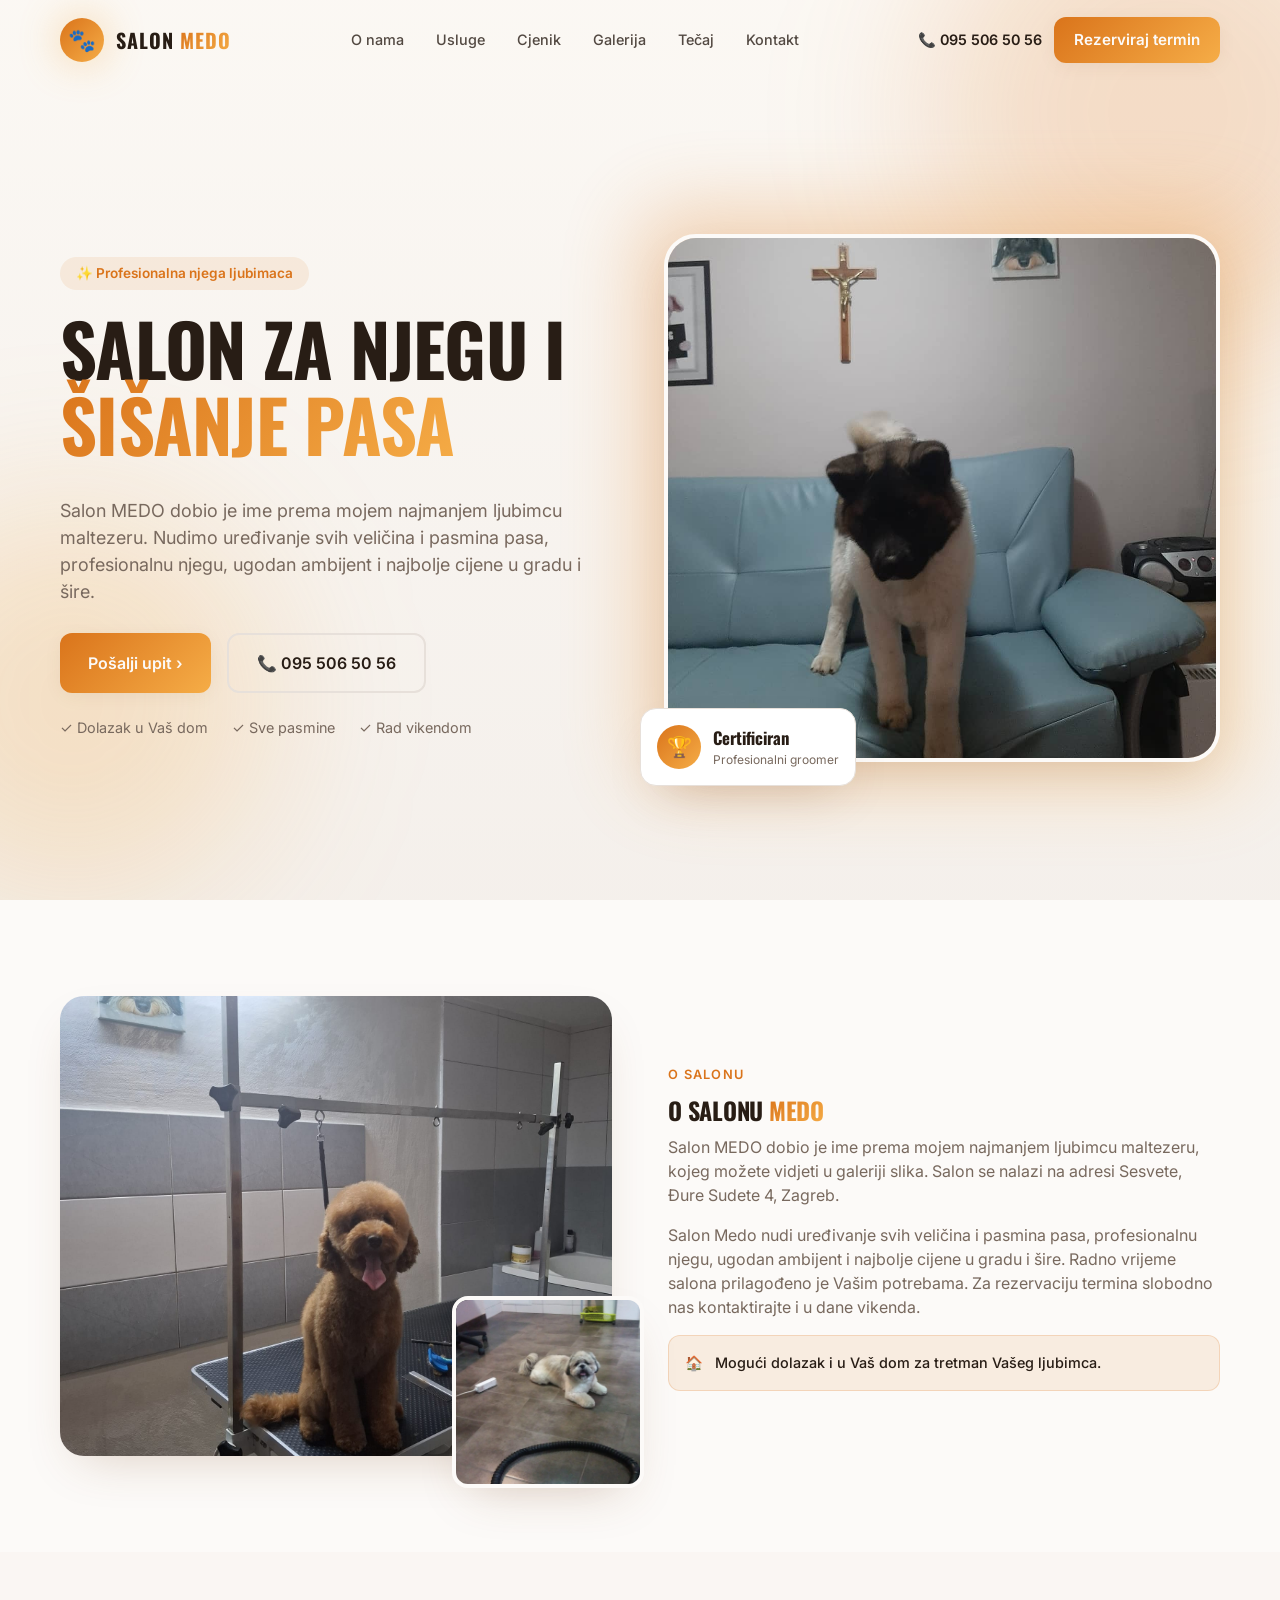
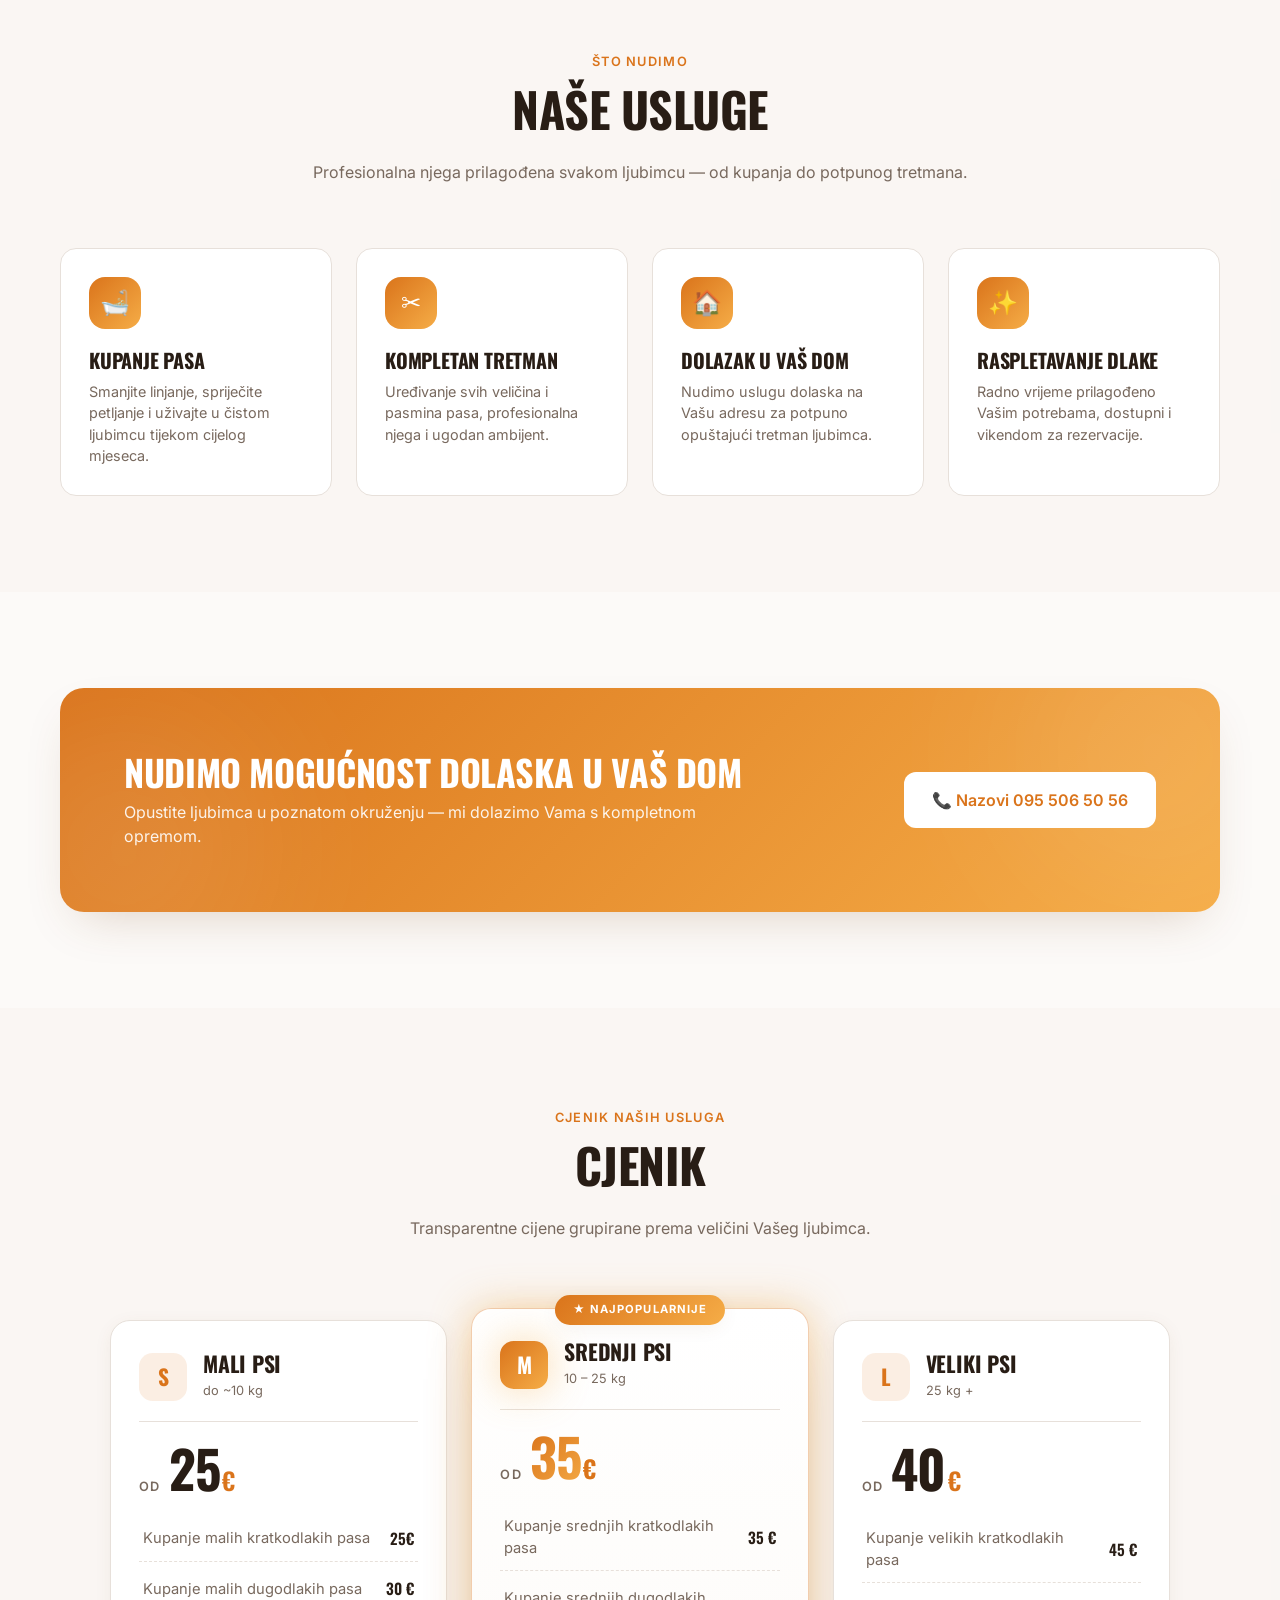
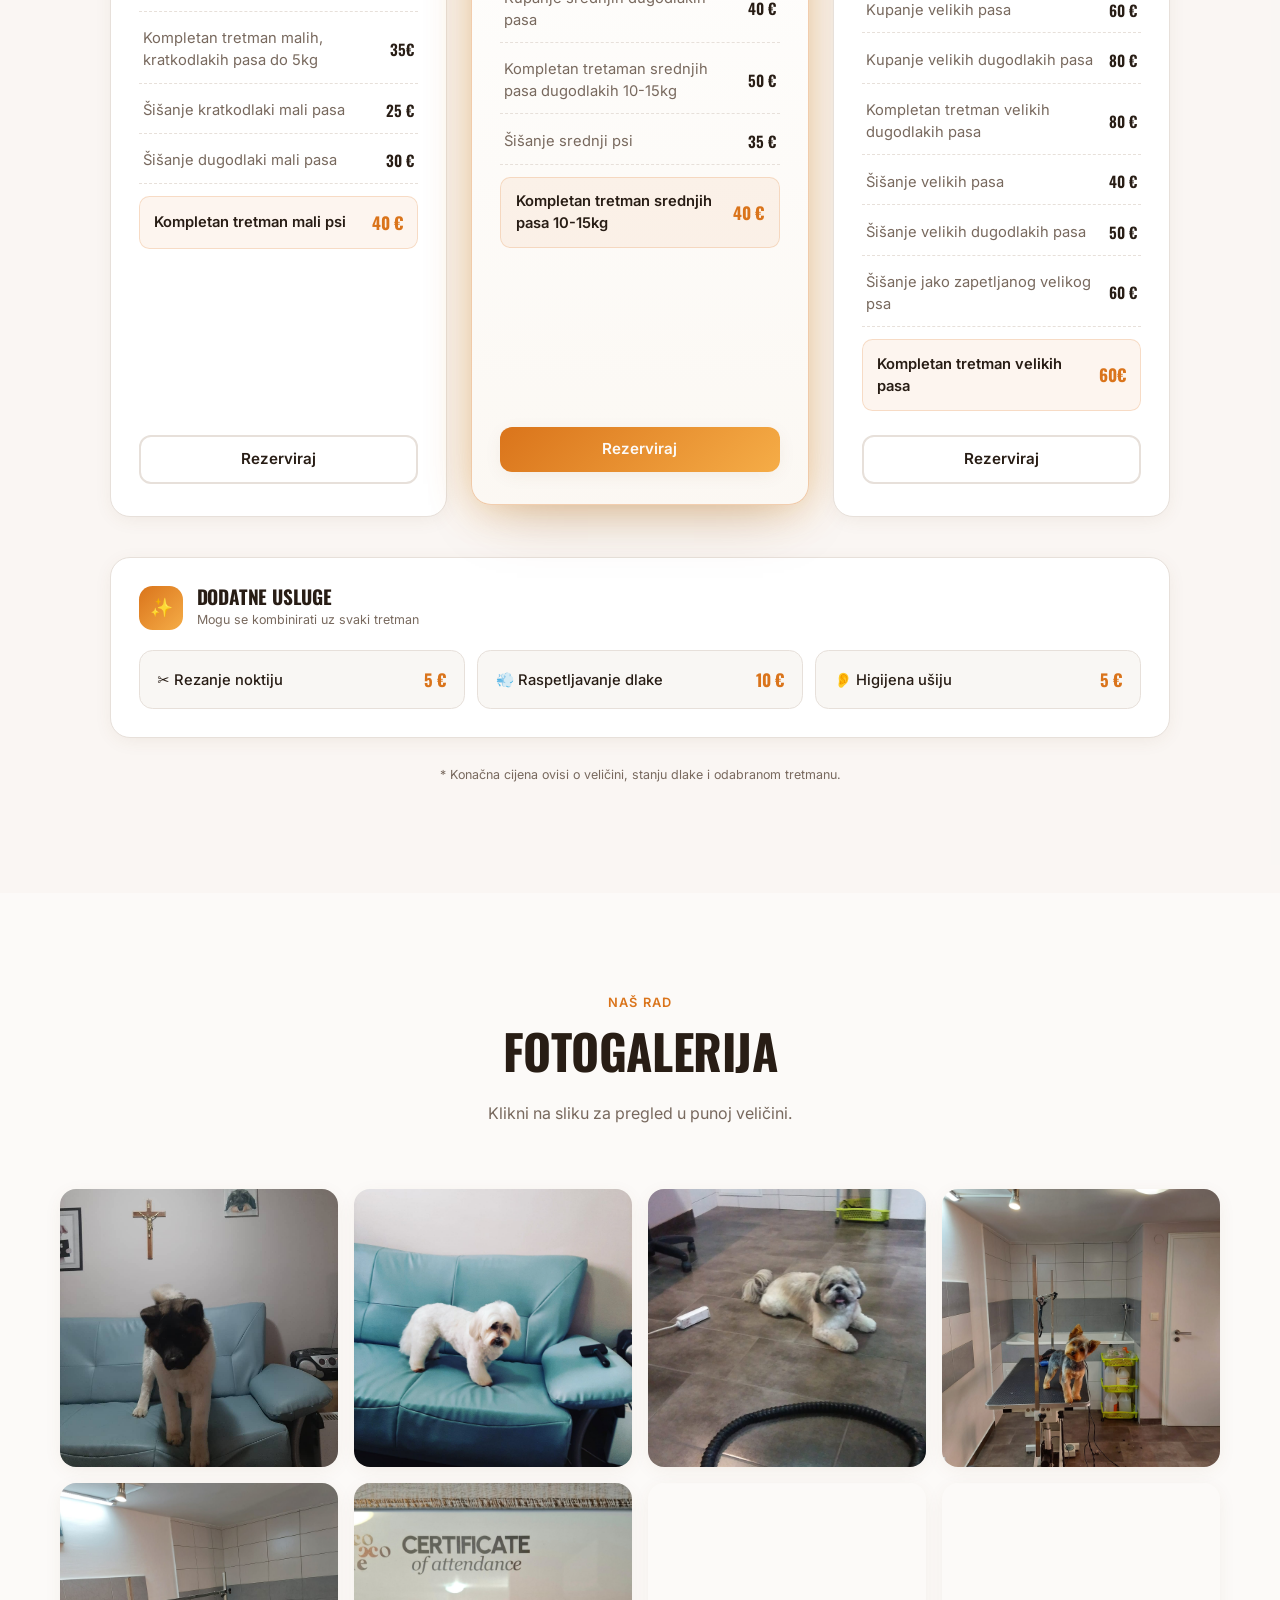
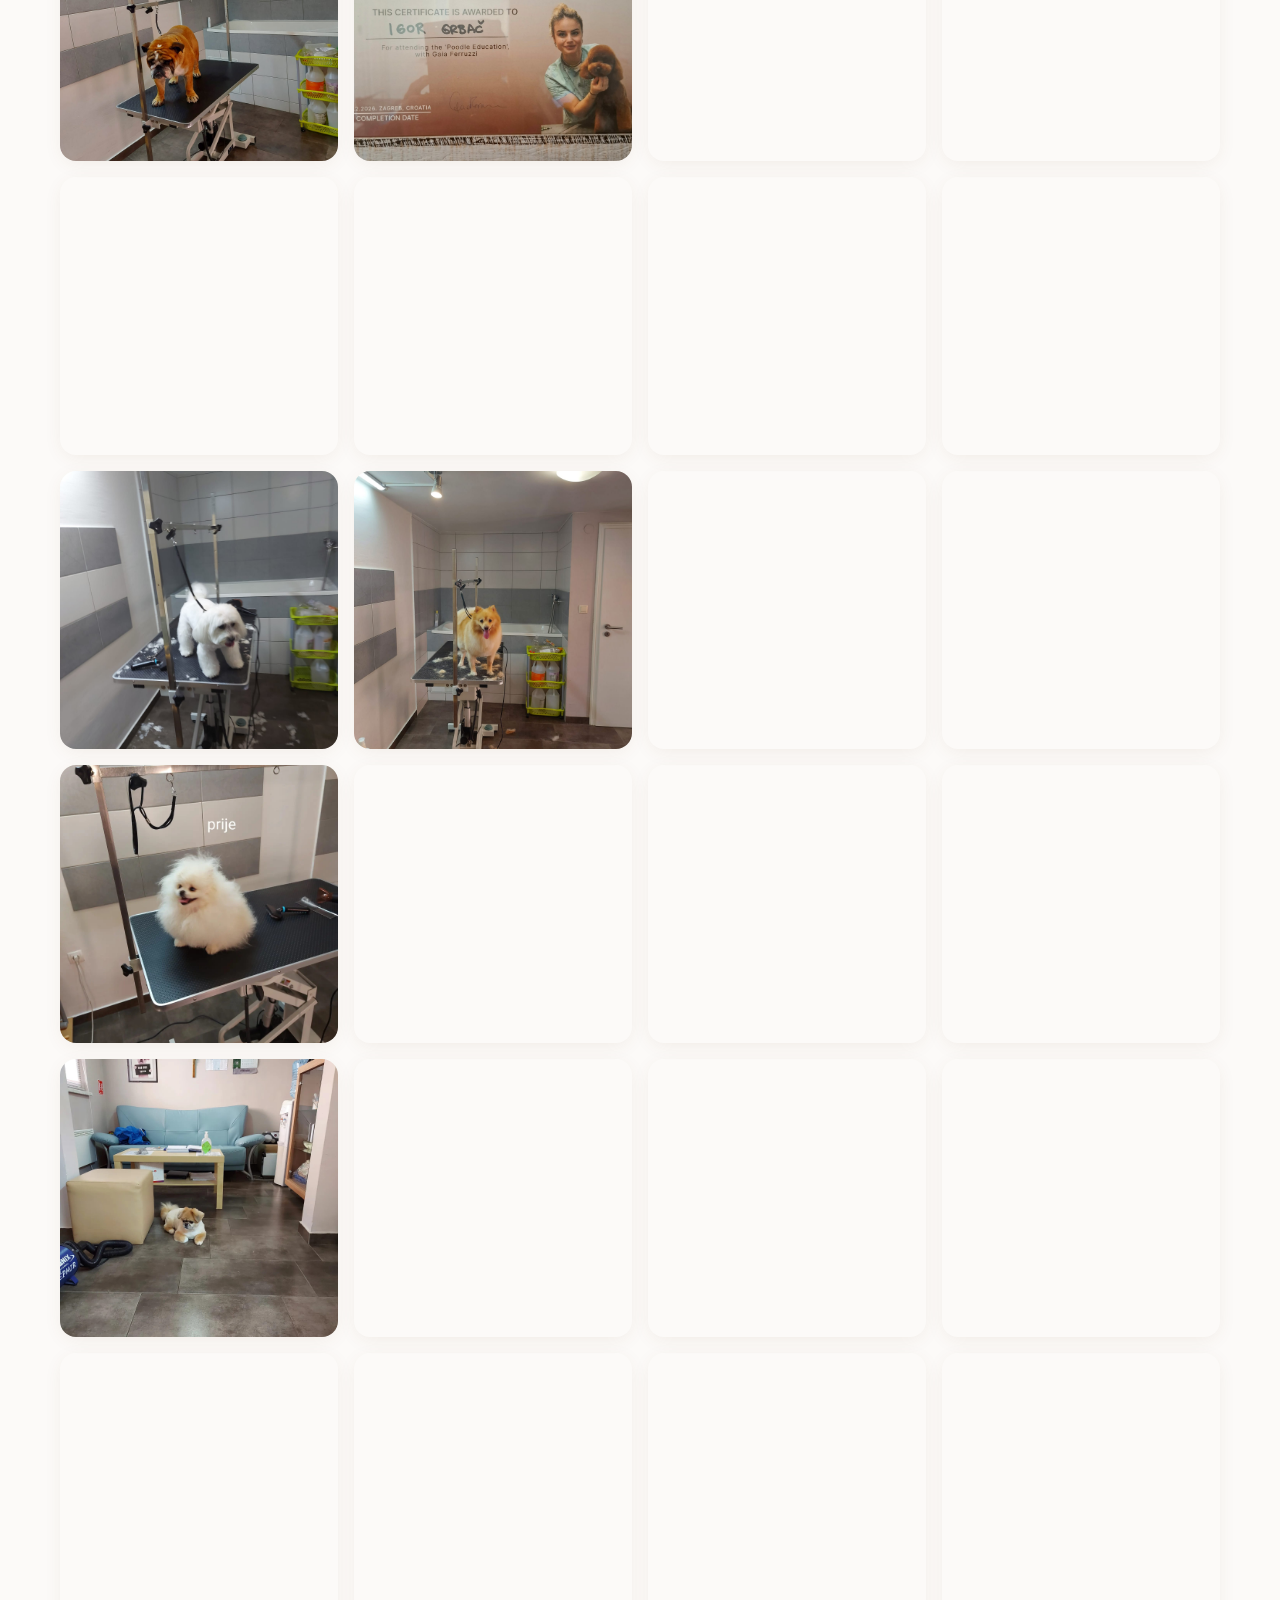
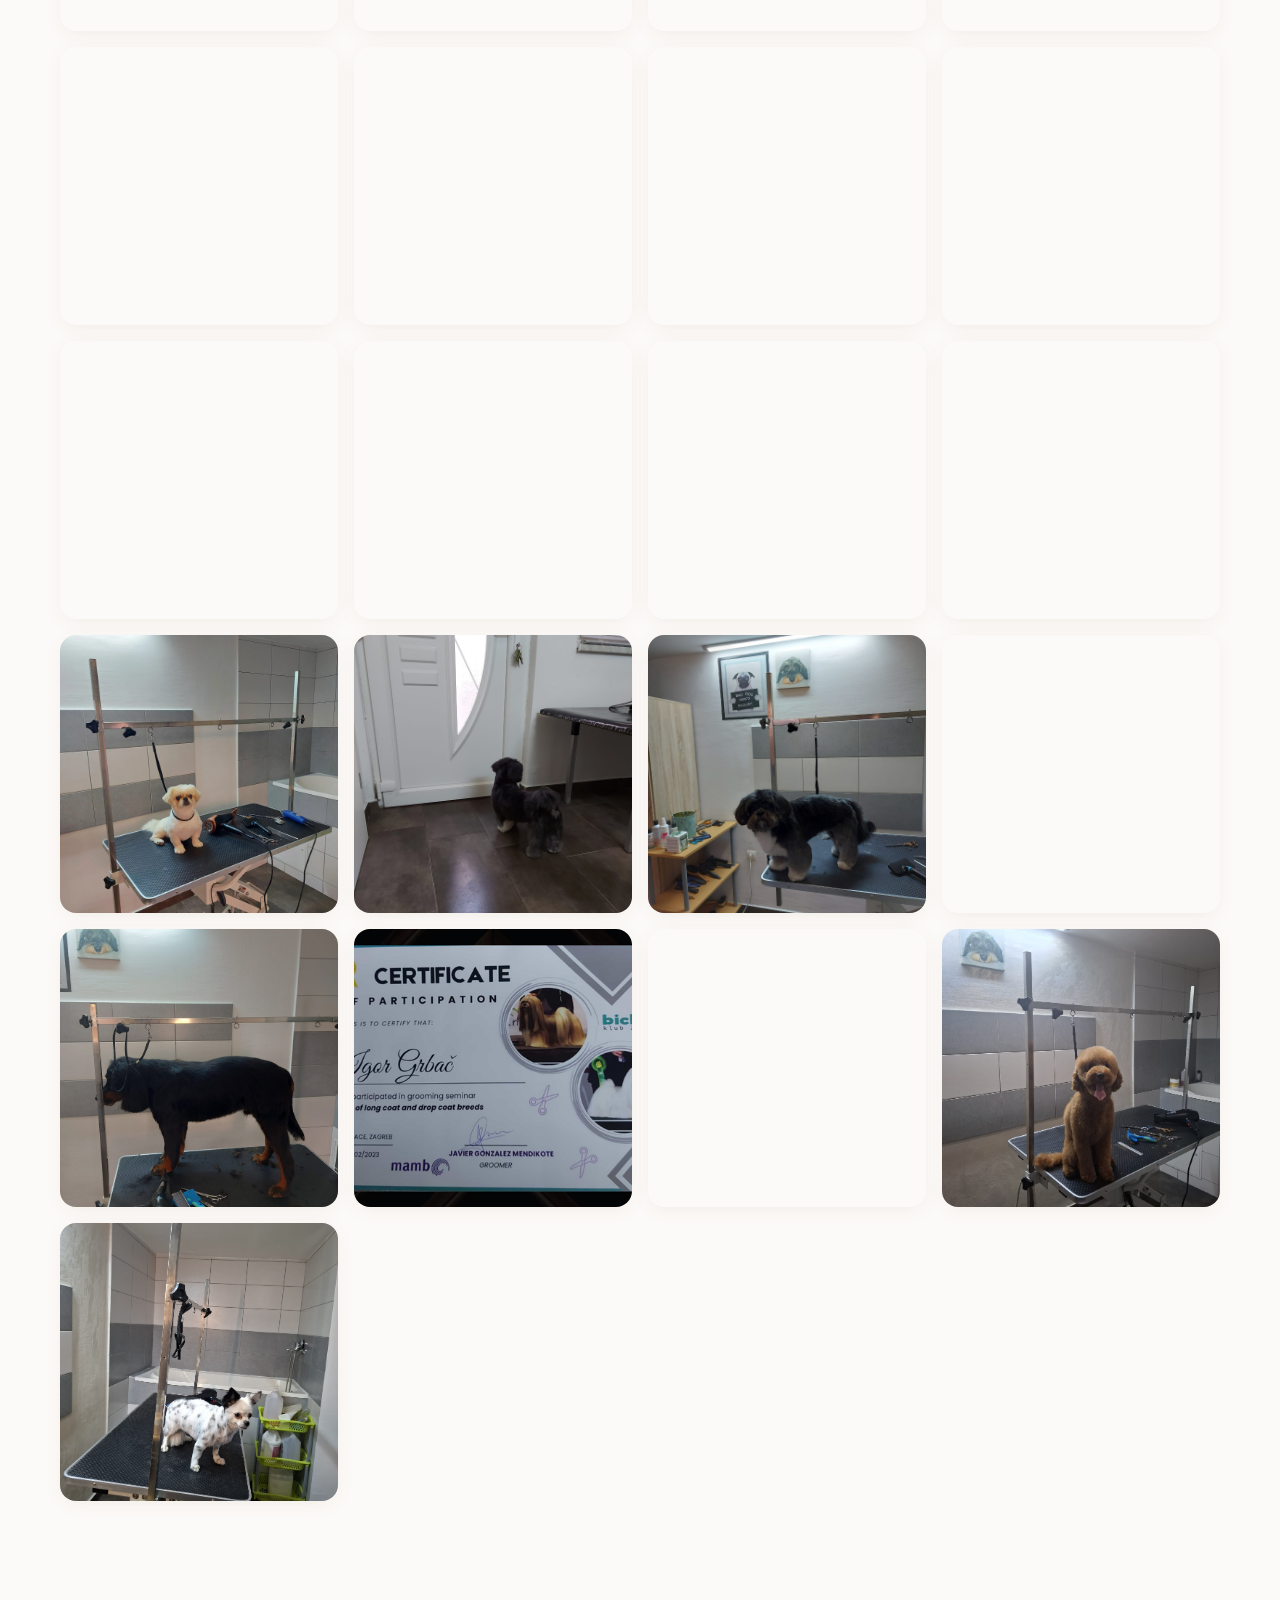
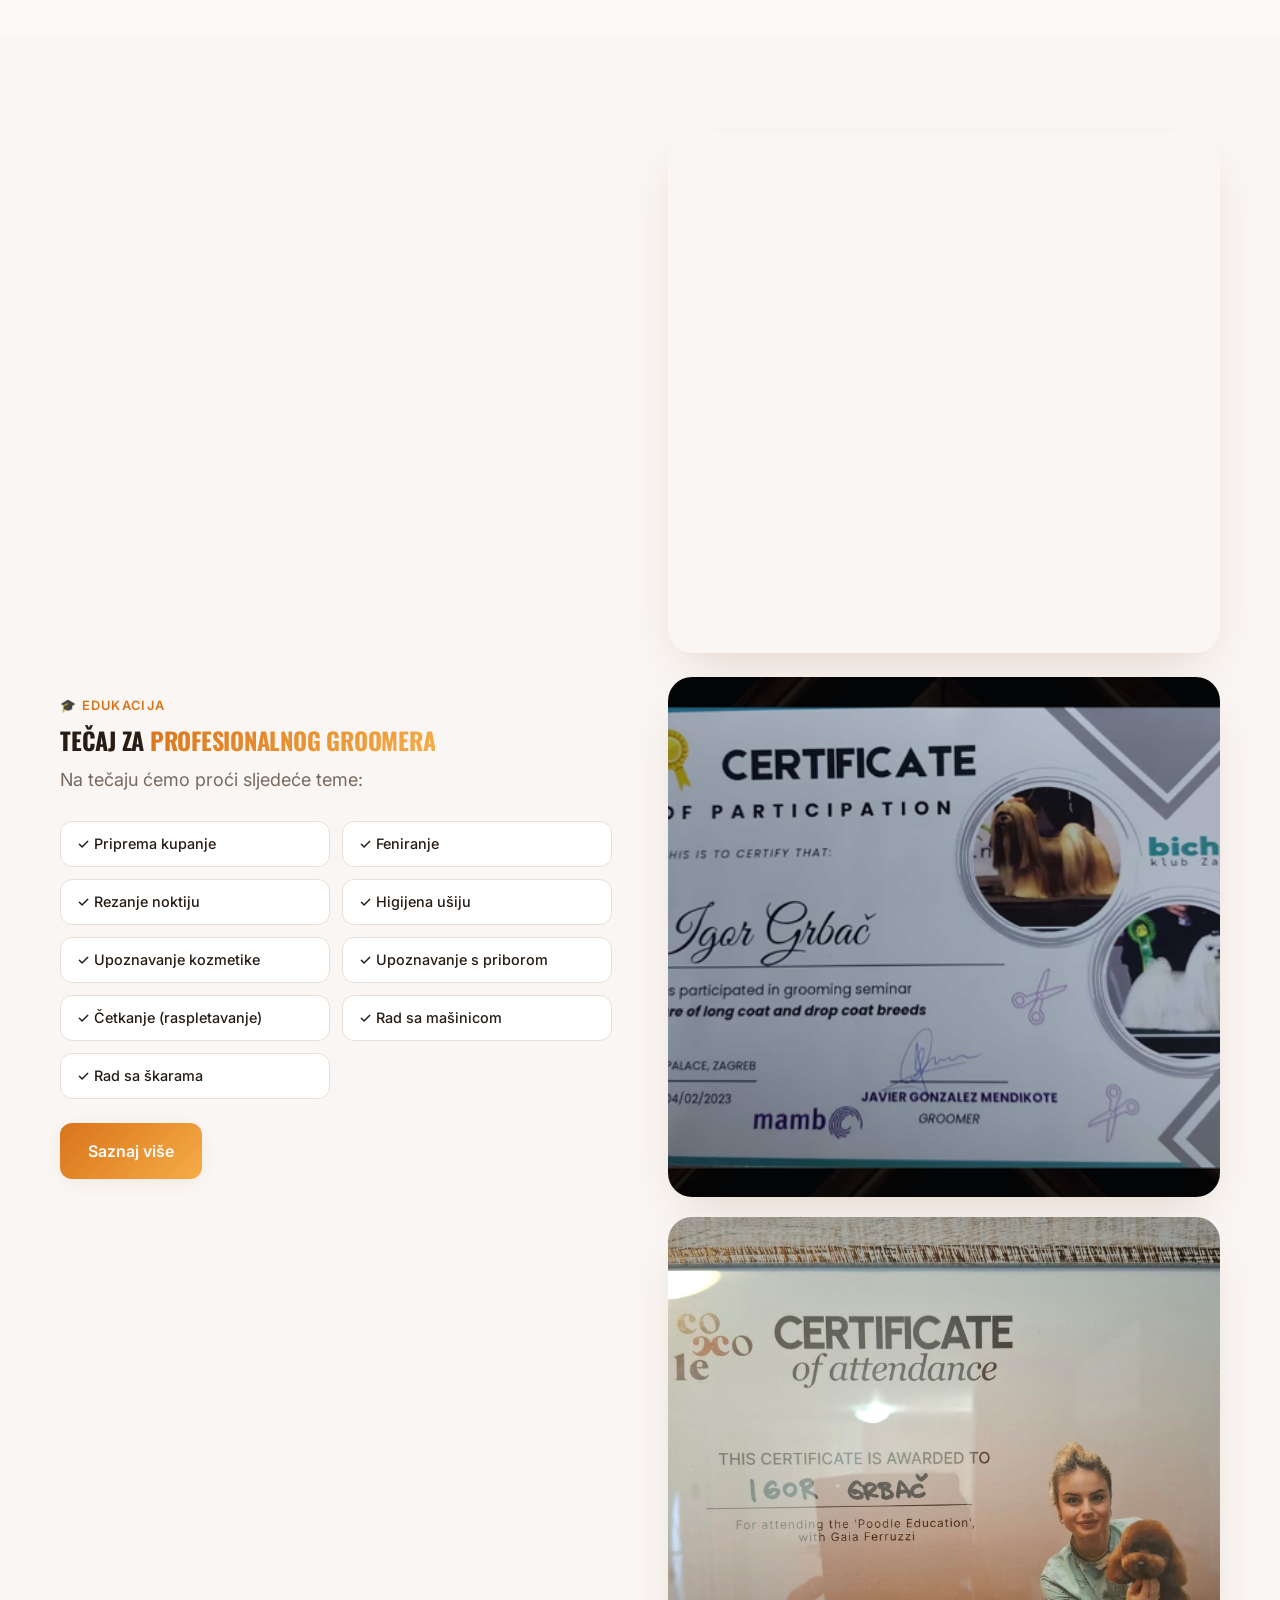
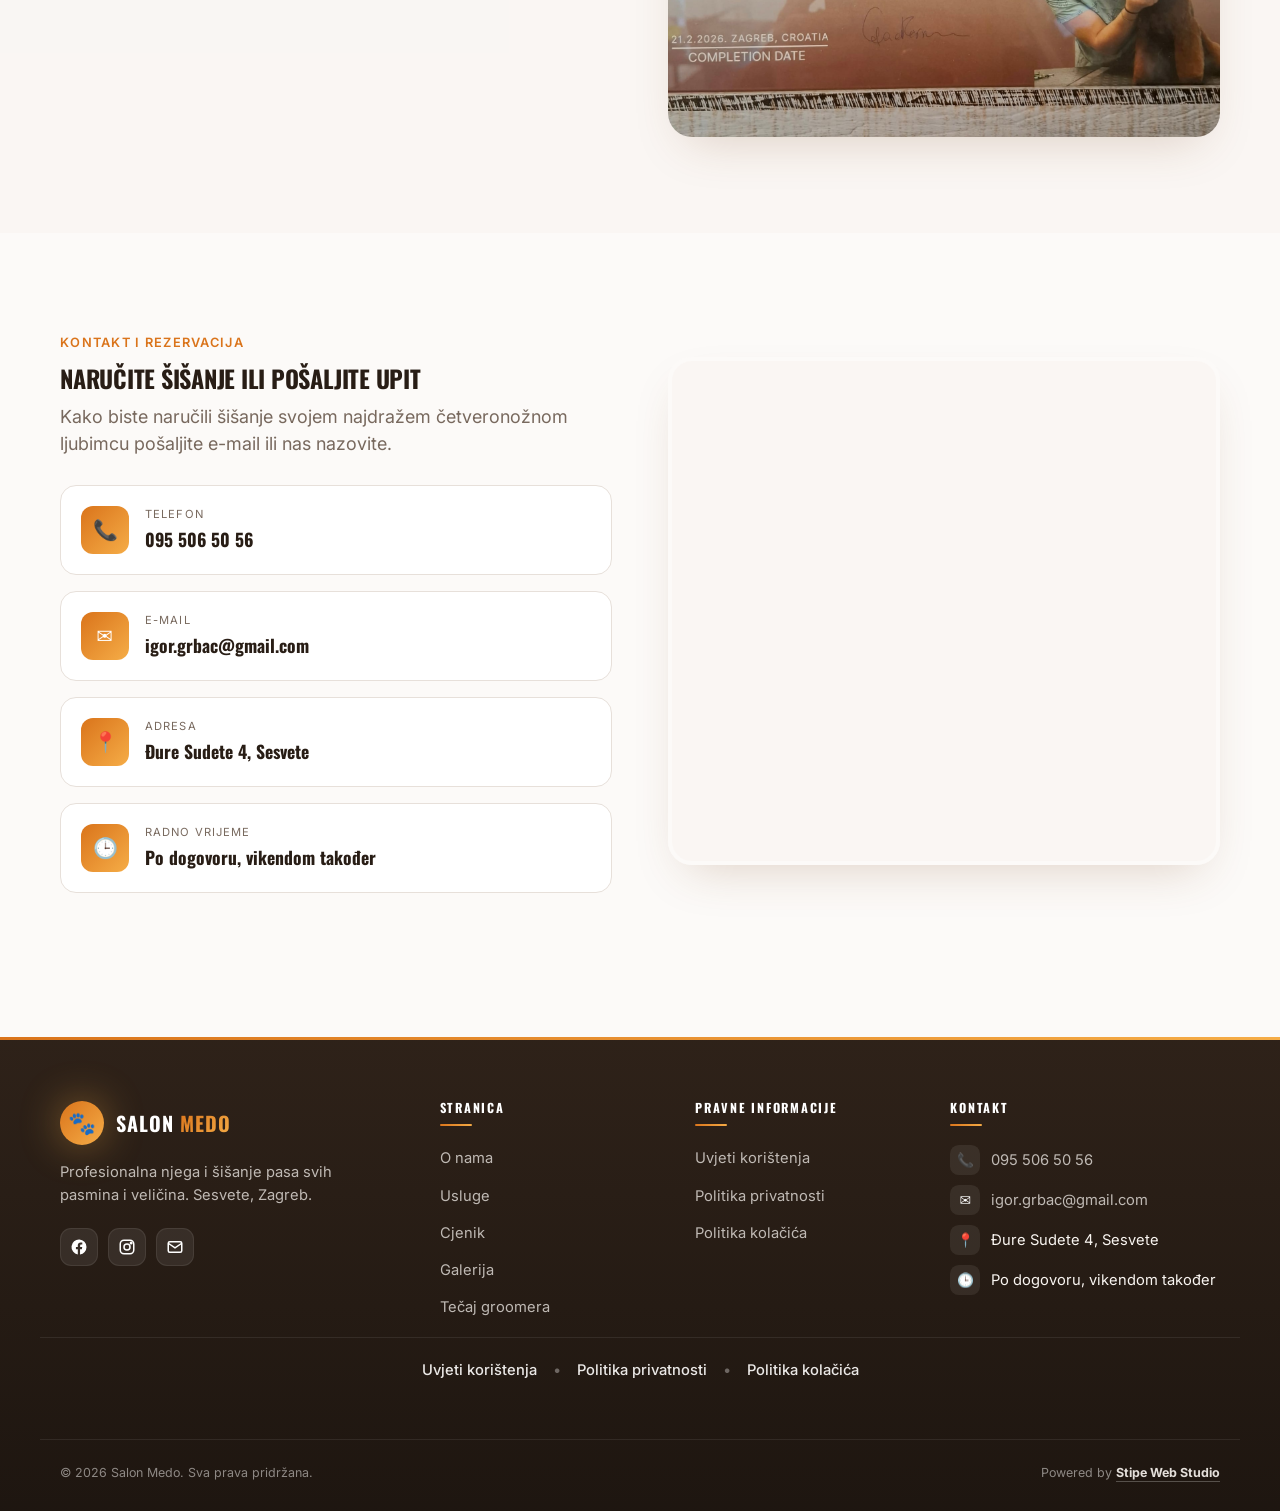
==== commit e8c15442: "promjena" ====
--- a/index.html
+++ b/index.html
@@ -238,7 +238,7 @@
           </div>
           <ul class="price-list">
             <li><span>Kupanje srednjih kratkodlakih pasa</span><b>35 €</b></li>
-            <li><span>Kupanje srednjih dugodlakih pasa</span><b>45 €</b></li>
+            <li><span>Kupanje srednjih dugodlakih pasa</span><b>40 €</b></li>
             <li><span>Kompletan tretaman srednjih pasa dugodlakih 10-15kg</span><b>50 €</b></li>
             <li><span>Šišanje srednji psi</span><b>35 €</b></li>
             <li class="hl"><span>Kompletan tretman srednjih pasa 10-15kg</span><b>40 €</b></li>
@@ -264,7 +264,7 @@
             <li><span>Kupanje velikih dugodlakih pasa</span><b>80 €</b></li>
             <li><span>Kompletan tretman velikih dugodlakih pasa</span><b>80 €</b></li>
             <li><span>Šišanje velikih pasa</span><b>40 €</b></li>
-            <li><span>Šišanje velikih dugodlakih pasa</span><b>60 €</b></li>
+            <li><span>Šišanje velikih dugodlakih pasa</span><b>50 €</b></li>
             <li><span>Šišanje jako zapetljanog velikog psa</span><b>60 €</b></li>
             <li class="hl"><span>Kompletan tretman velikih pasa</span><b>60€</b></li>
           </ul>
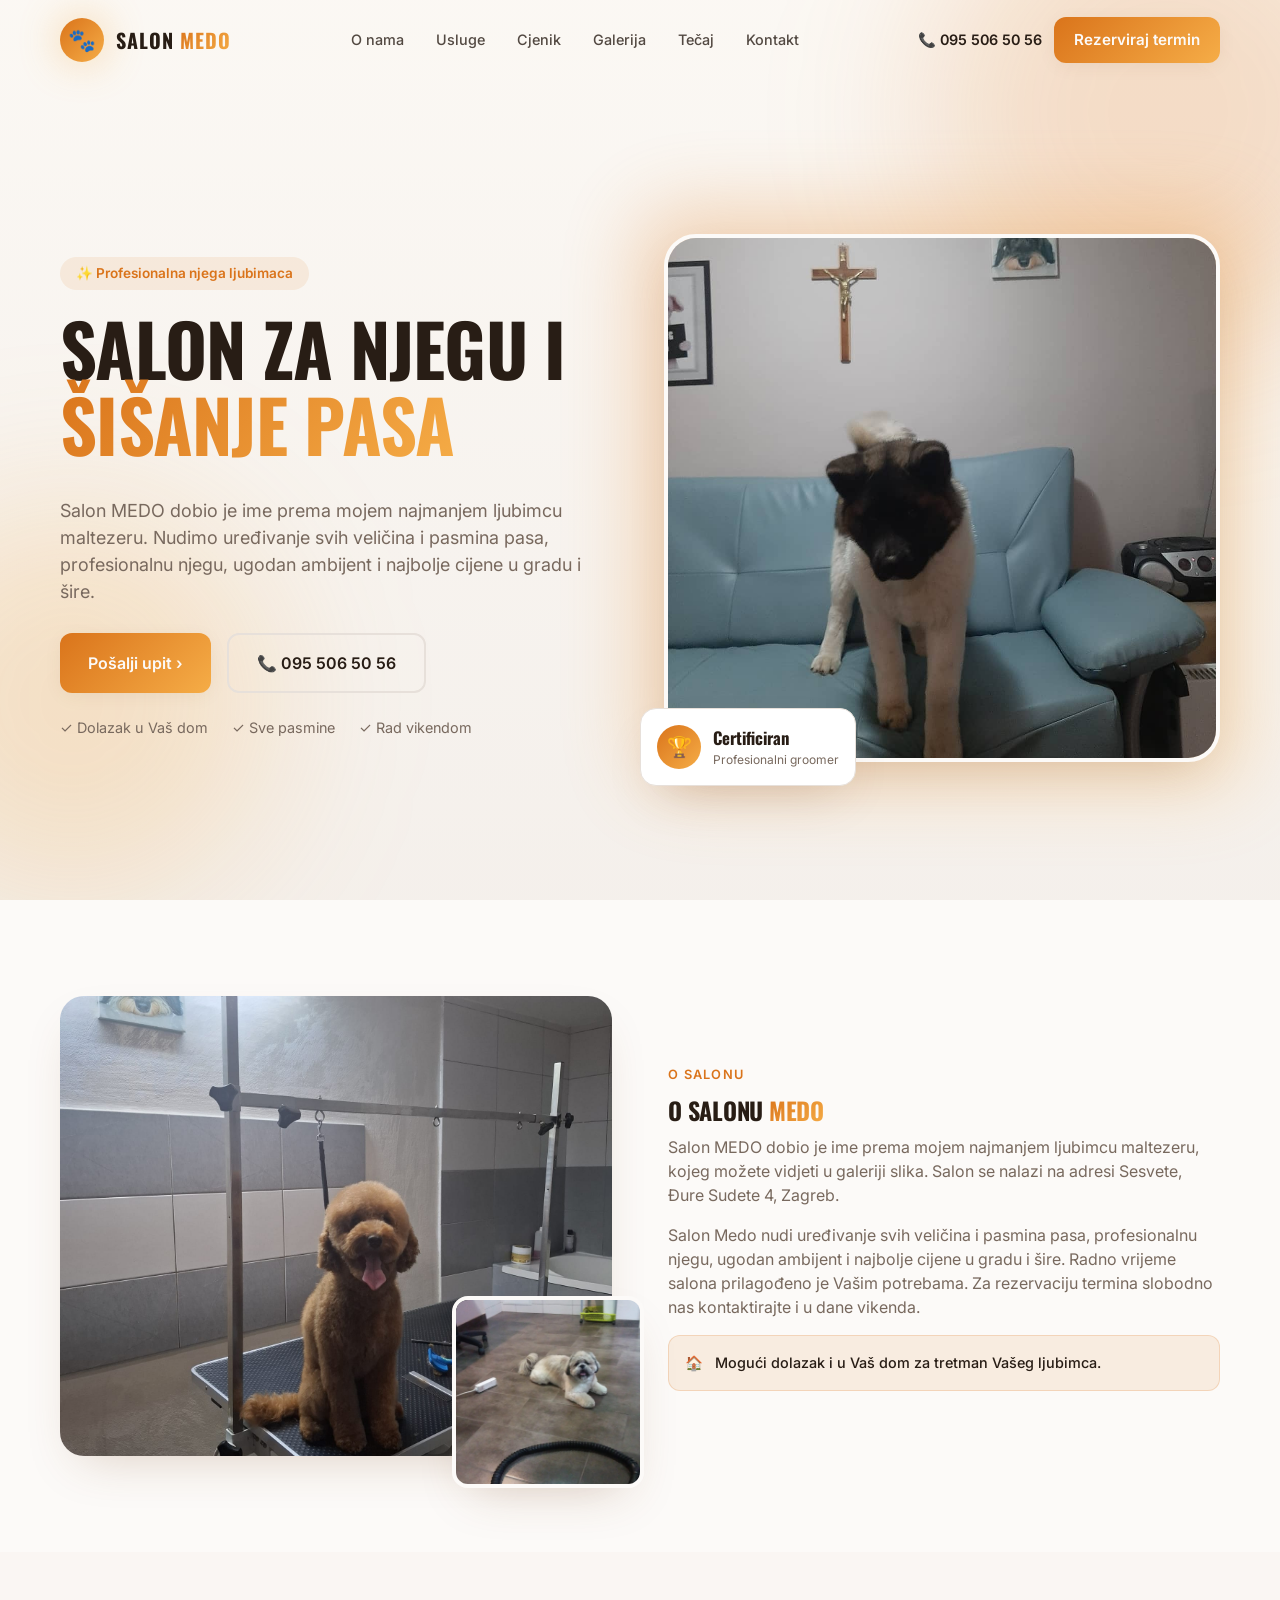
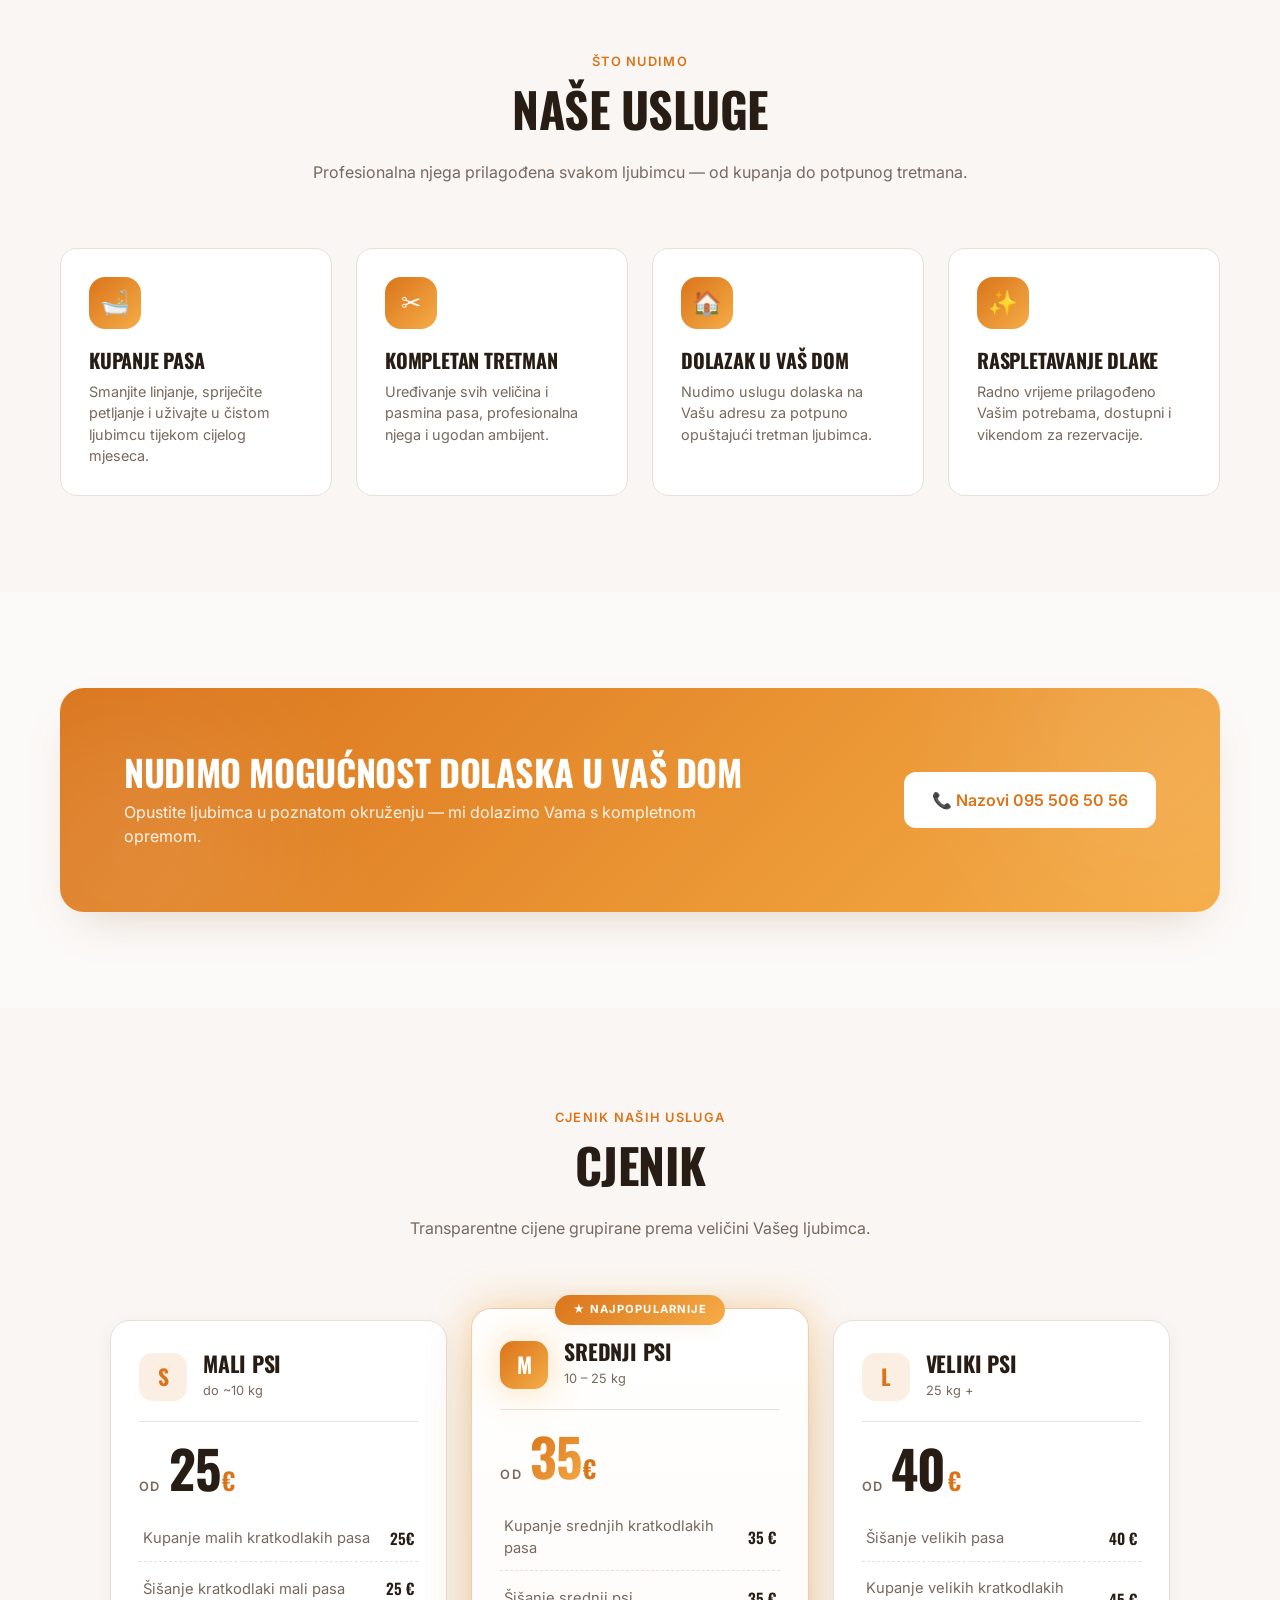
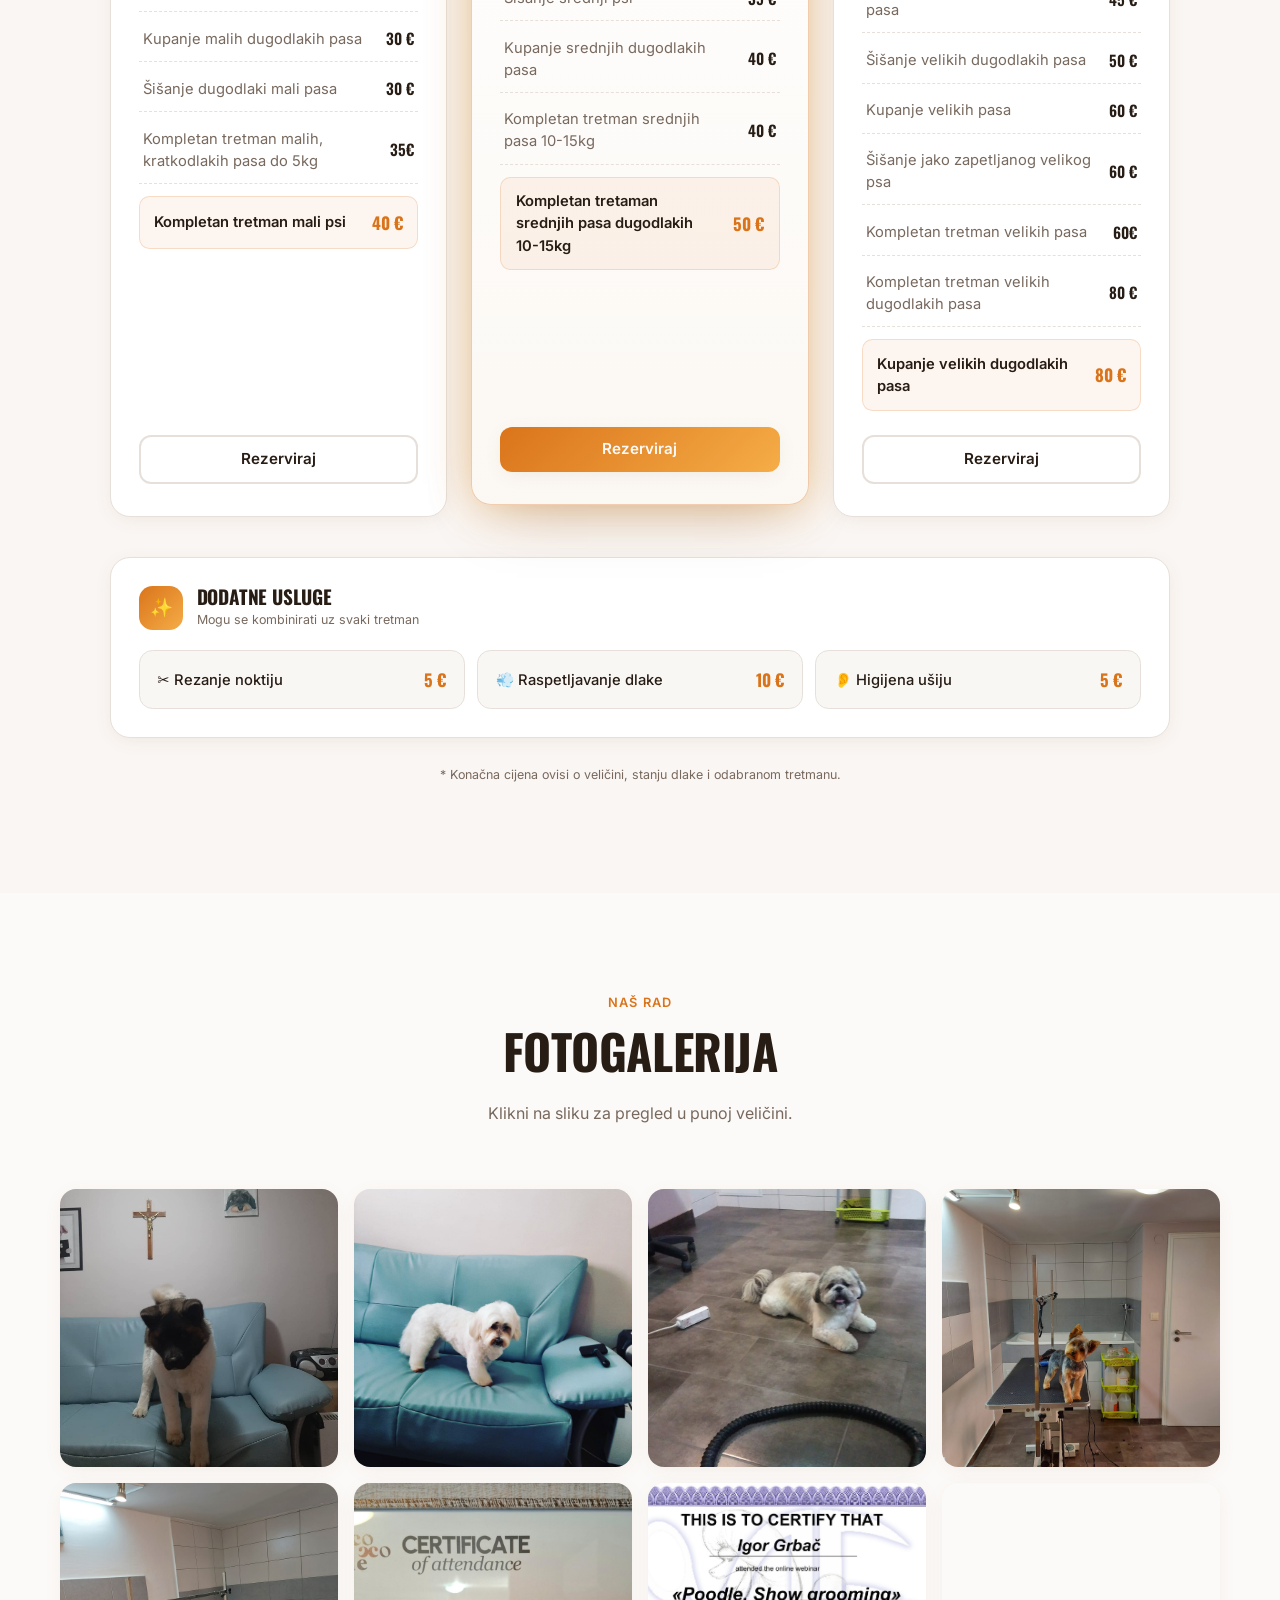
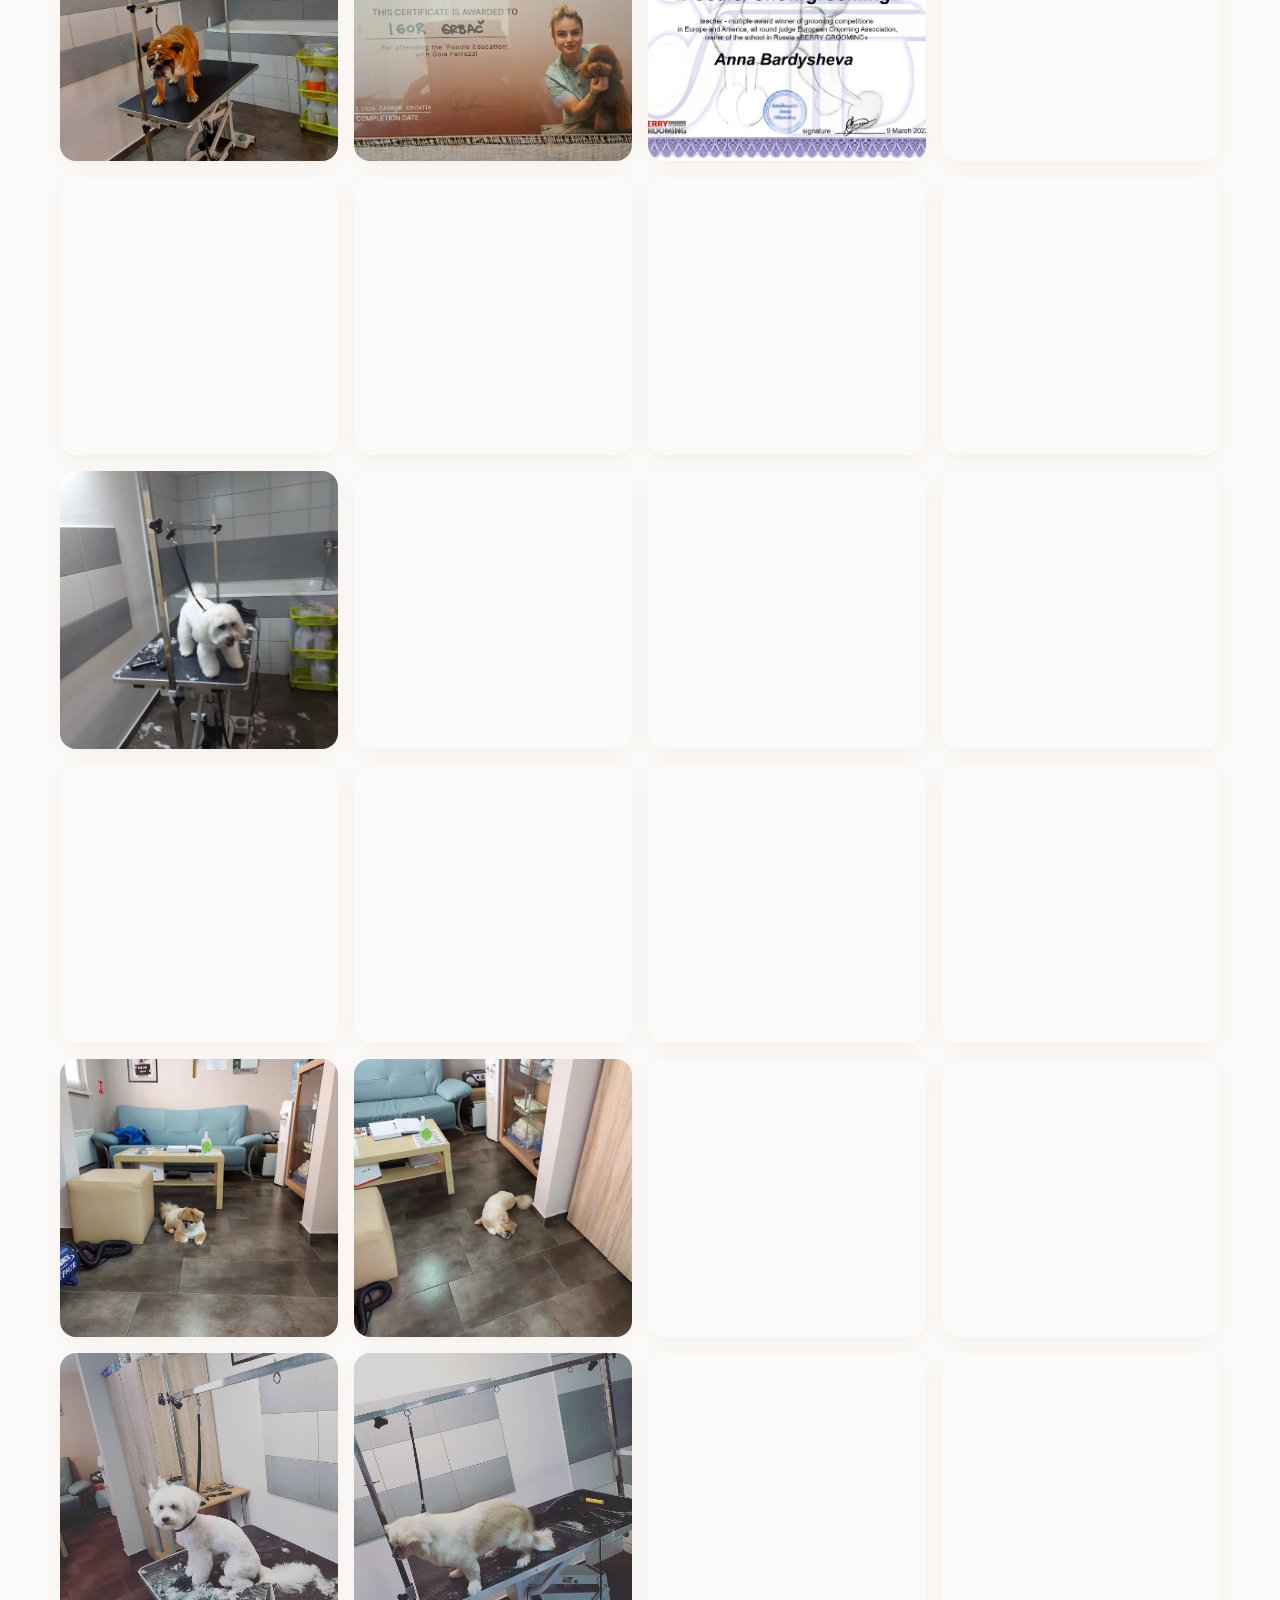
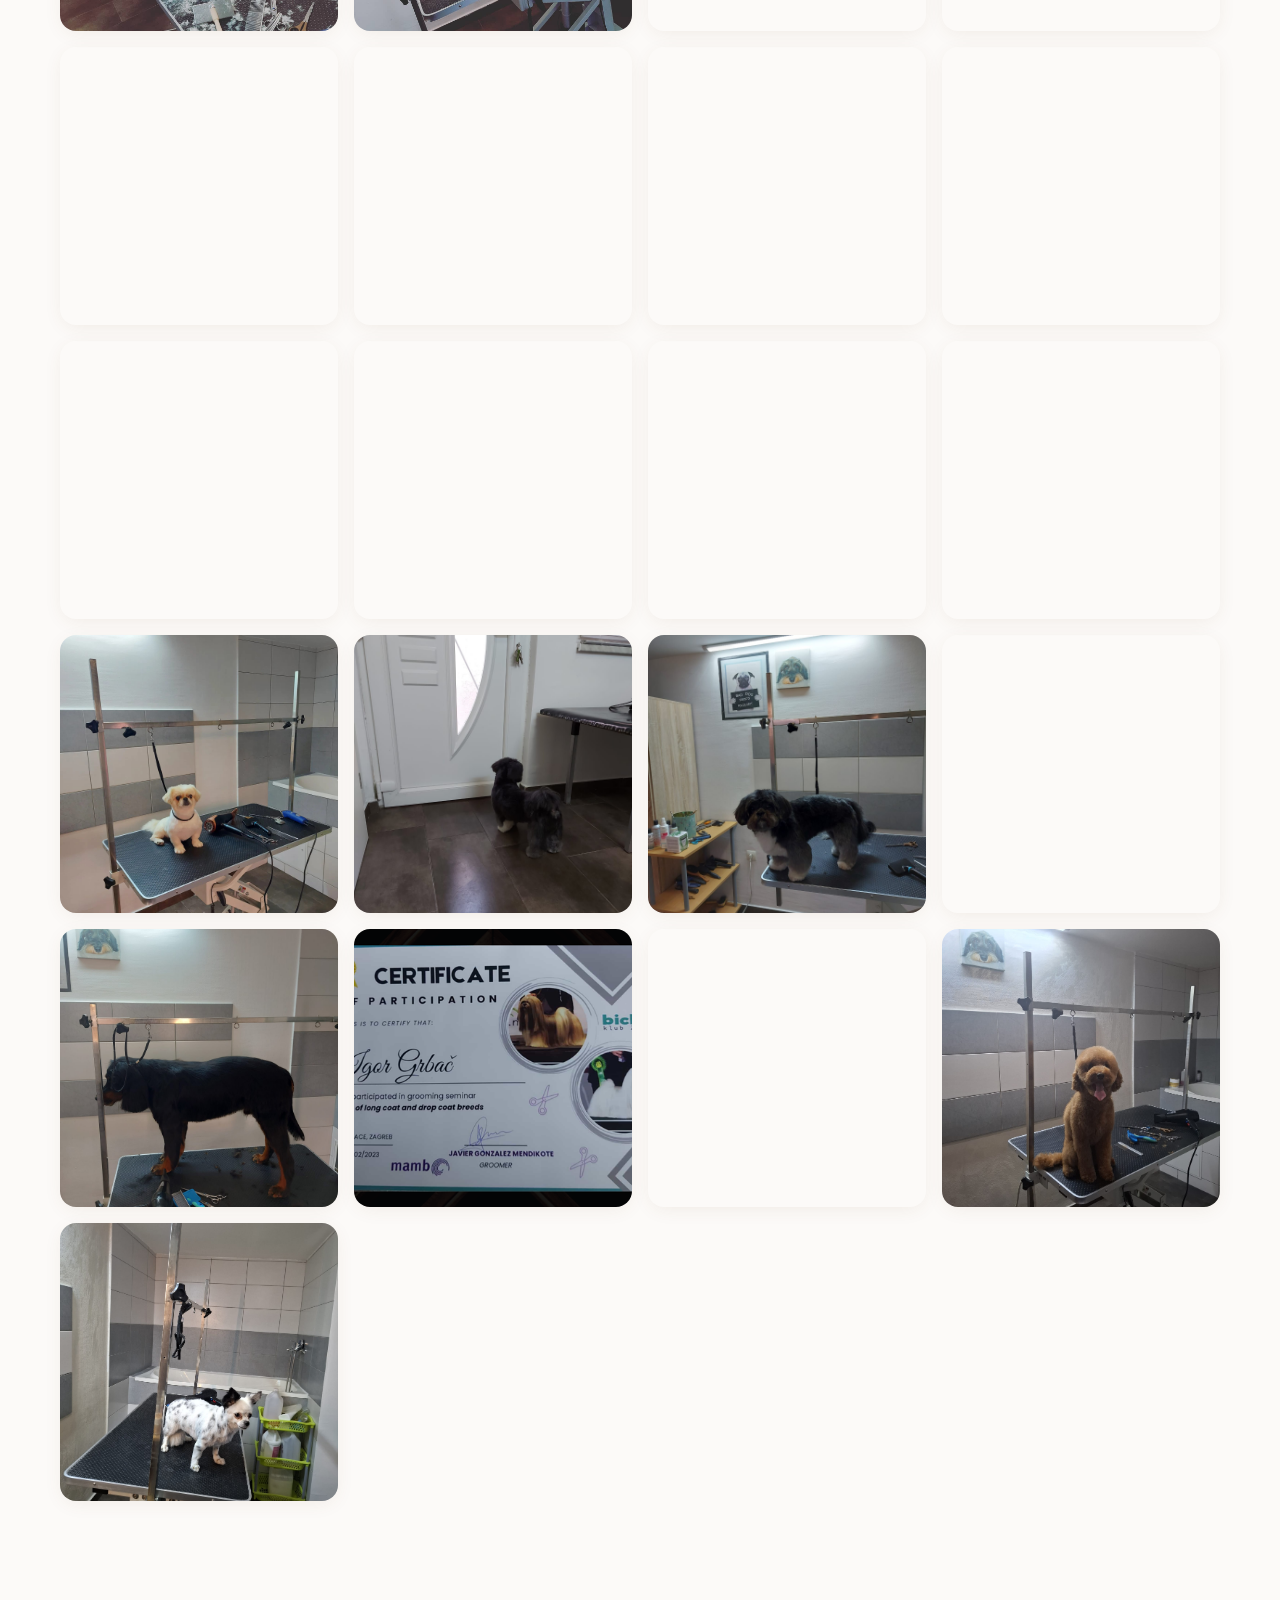
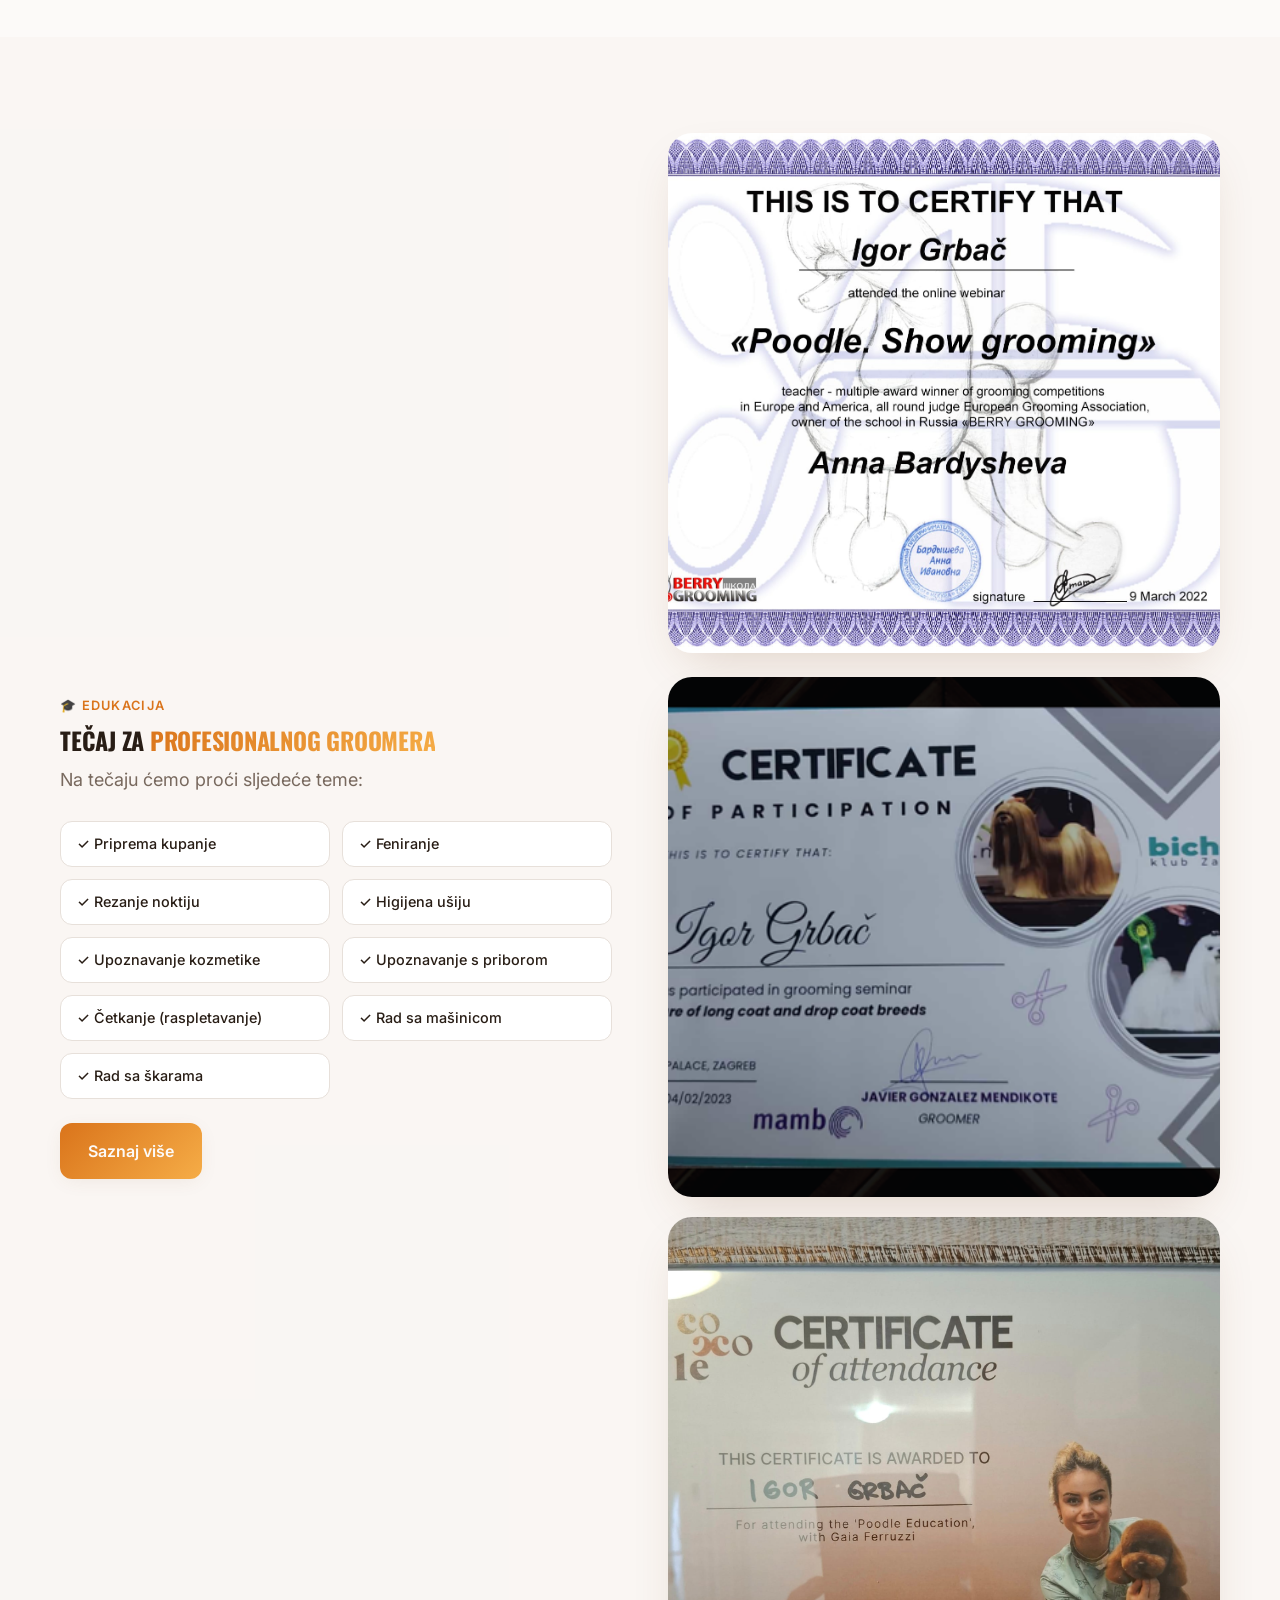
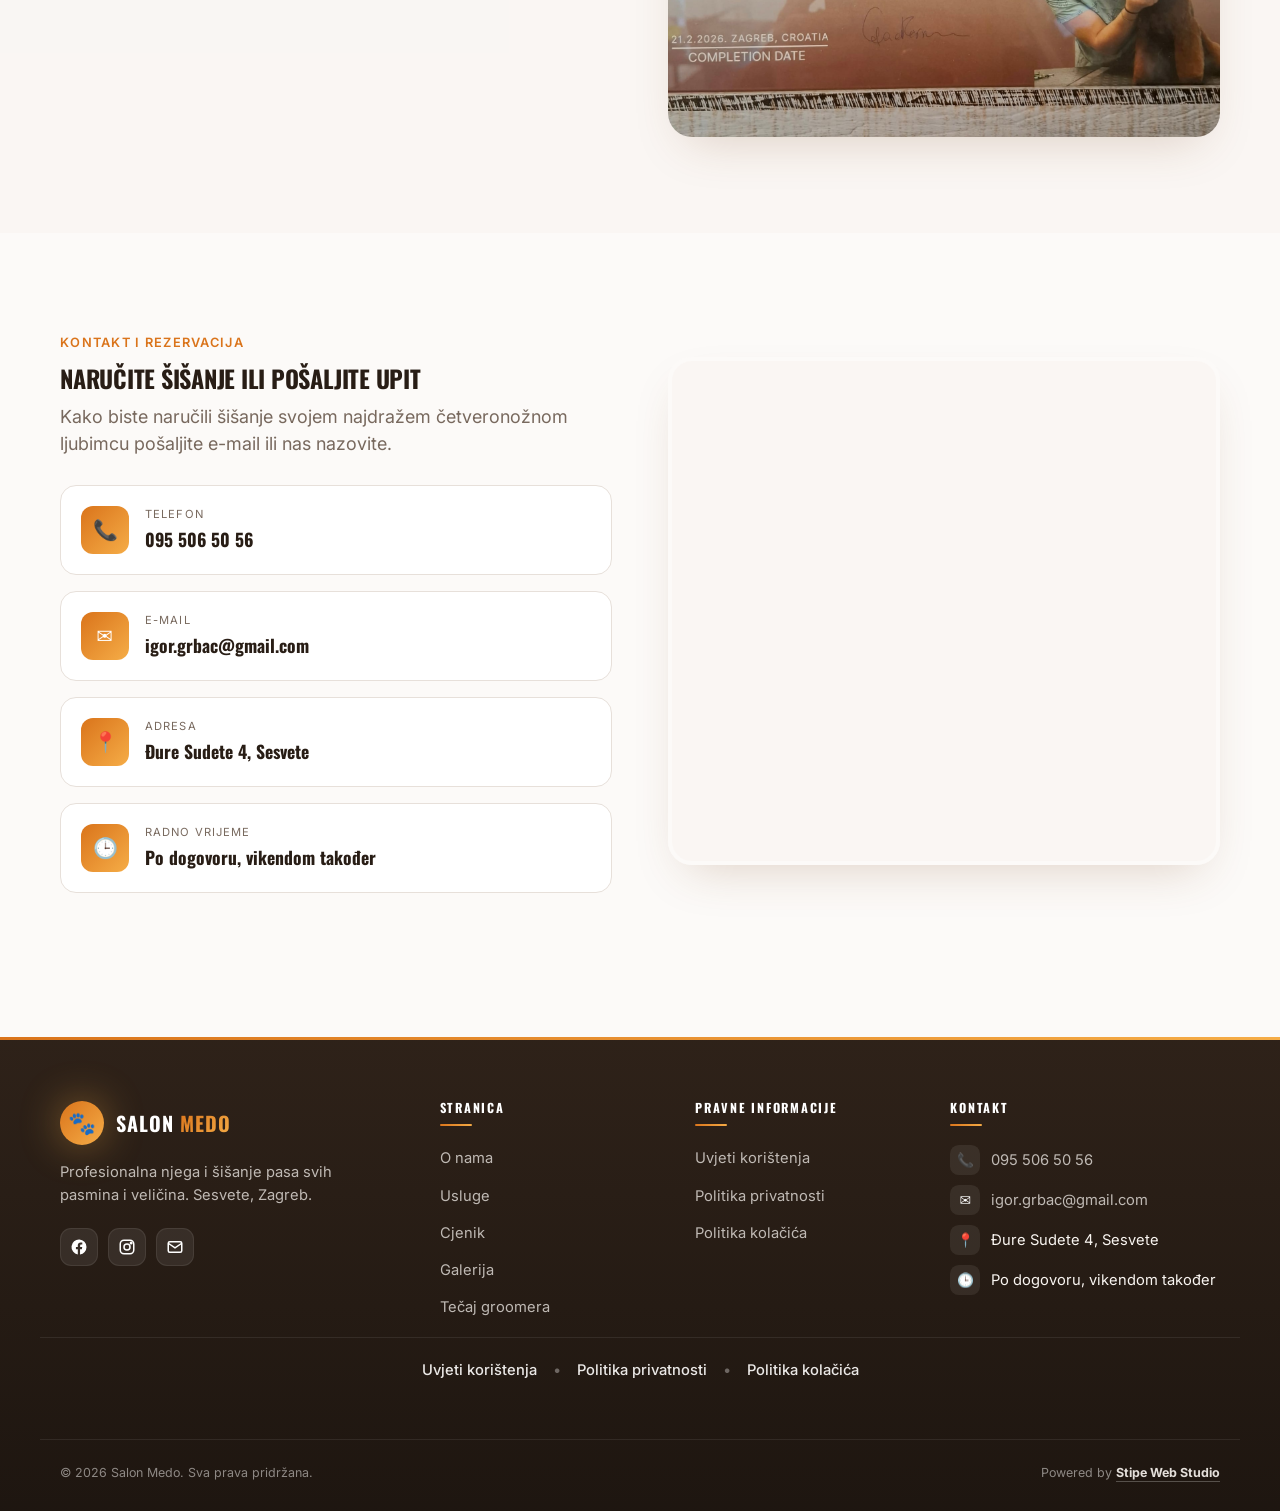
==== commit 3dfe218d: "promjena" ====
--- a/index.html
+++ b/index.html
@@ -214,10 +214,10 @@
           </div>
           <ul class="price-list">
             <li><span>Kupanje malih kratkodlakih pasa</span><b>25€</b></li>
+            <li><span>Šišanje kratkodlaki mali pasa</span><b>25 €</b></li>
             <li><span>Kupanje malih dugodlakih pasa</span><b >30 €</b></li>
+            <li><span>Šišanje dugodlaki mali pasa</span><b>30 €</b></li>
             <li><span>Kompletan tretman malih, kratkodlakih pasa do 5kg</span><b>35€</b></li>
-            <li><span>Šišanje kratkodlaki mali pasa</span><b>25 €</b></li>
-            <li><span>Šišanje dugodlaki mali pasa</span><b>30 €</b></li>
             <li class="hl"><span>Kompletan tretman mali psi</span><b>40 €</b></li>
           </ul>
           <a href="#kontakt" class="btn btn-outline btn-block">Rezerviraj</a>
@@ -238,10 +238,10 @@
           </div>
           <ul class="price-list">
             <li><span>Kupanje srednjih kratkodlakih pasa</span><b>35 €</b></li>
+            <li><span>Šišanje srednji psi</span><b>35 €</b></li>
             <li><span>Kupanje srednjih dugodlakih pasa</span><b>40 €</b></li>
-            <li><span>Kompletan tretaman srednjih pasa dugodlakih 10-15kg</span><b>50 €</b></li>
-            <li><span>Šišanje srednji psi</span><b>35 €</b></li>
-            <li class="hl"><span>Kompletan tretman srednjih pasa 10-15kg</span><b>40 €</b></li>
+            <li><span>Kompletan tretman srednjih pasa 10-15kg</span><b>40 €</b></li>
+            <li class="hl"><span>Kompletan tretaman srednjih pasa dugodlakih 10-15kg</span><b>50 €</b></li>
           </ul>
           <a href="#kontakt" class="btn btn-primary btn-block">Rezerviraj</a>
         </article>
@@ -259,14 +259,14 @@
             <strong>40<small>€</small></strong>
           </div>
           <ul class="price-list">
+            <li><span>Šišanje velikih pasa</span><b>40 €</b></li>
             <li><span>Kupanje velikih kratkodlakih pasa</span><b>45 €</b></li>
+            <li><span>Šišanje velikih dugodlakih pasa</span><b>50 €</b></li>
             <li><span>Kupanje velikih pasa</span><b>60 €</b></li>
-            <li><span>Kupanje velikih dugodlakih pasa</span><b>80 €</b></li>
+            <li><span>Šišanje jako zapetljanog velikog psa</span><b>60 €</b></li>
+            <li><span>Kompletan tretman velikih pasa</span><b>60€</b></li>
             <li><span>Kompletan tretman velikih dugodlakih pasa</span><b>80 €</b></li>
-            <li><span>Šišanje velikih pasa</span><b>40 €</b></li>
-            <li><span>Šišanje velikih dugodlakih pasa</span><b>50 €</b></li>
-            <li><span>Šišanje jako zapetljanog velikog psa</span><b>60 €</b></li>
-            <li class="hl"><span>Kompletan tretman velikih pasa</span><b>60€</b></li>
+            <li class="hl"><span>Kupanje velikih dugodlakih pasa</span><b>80 €</b></li>
           </ul>
           <a href="#kontakt" class="btn btn-outline btn-block">Rezerviraj</a>
         </article>
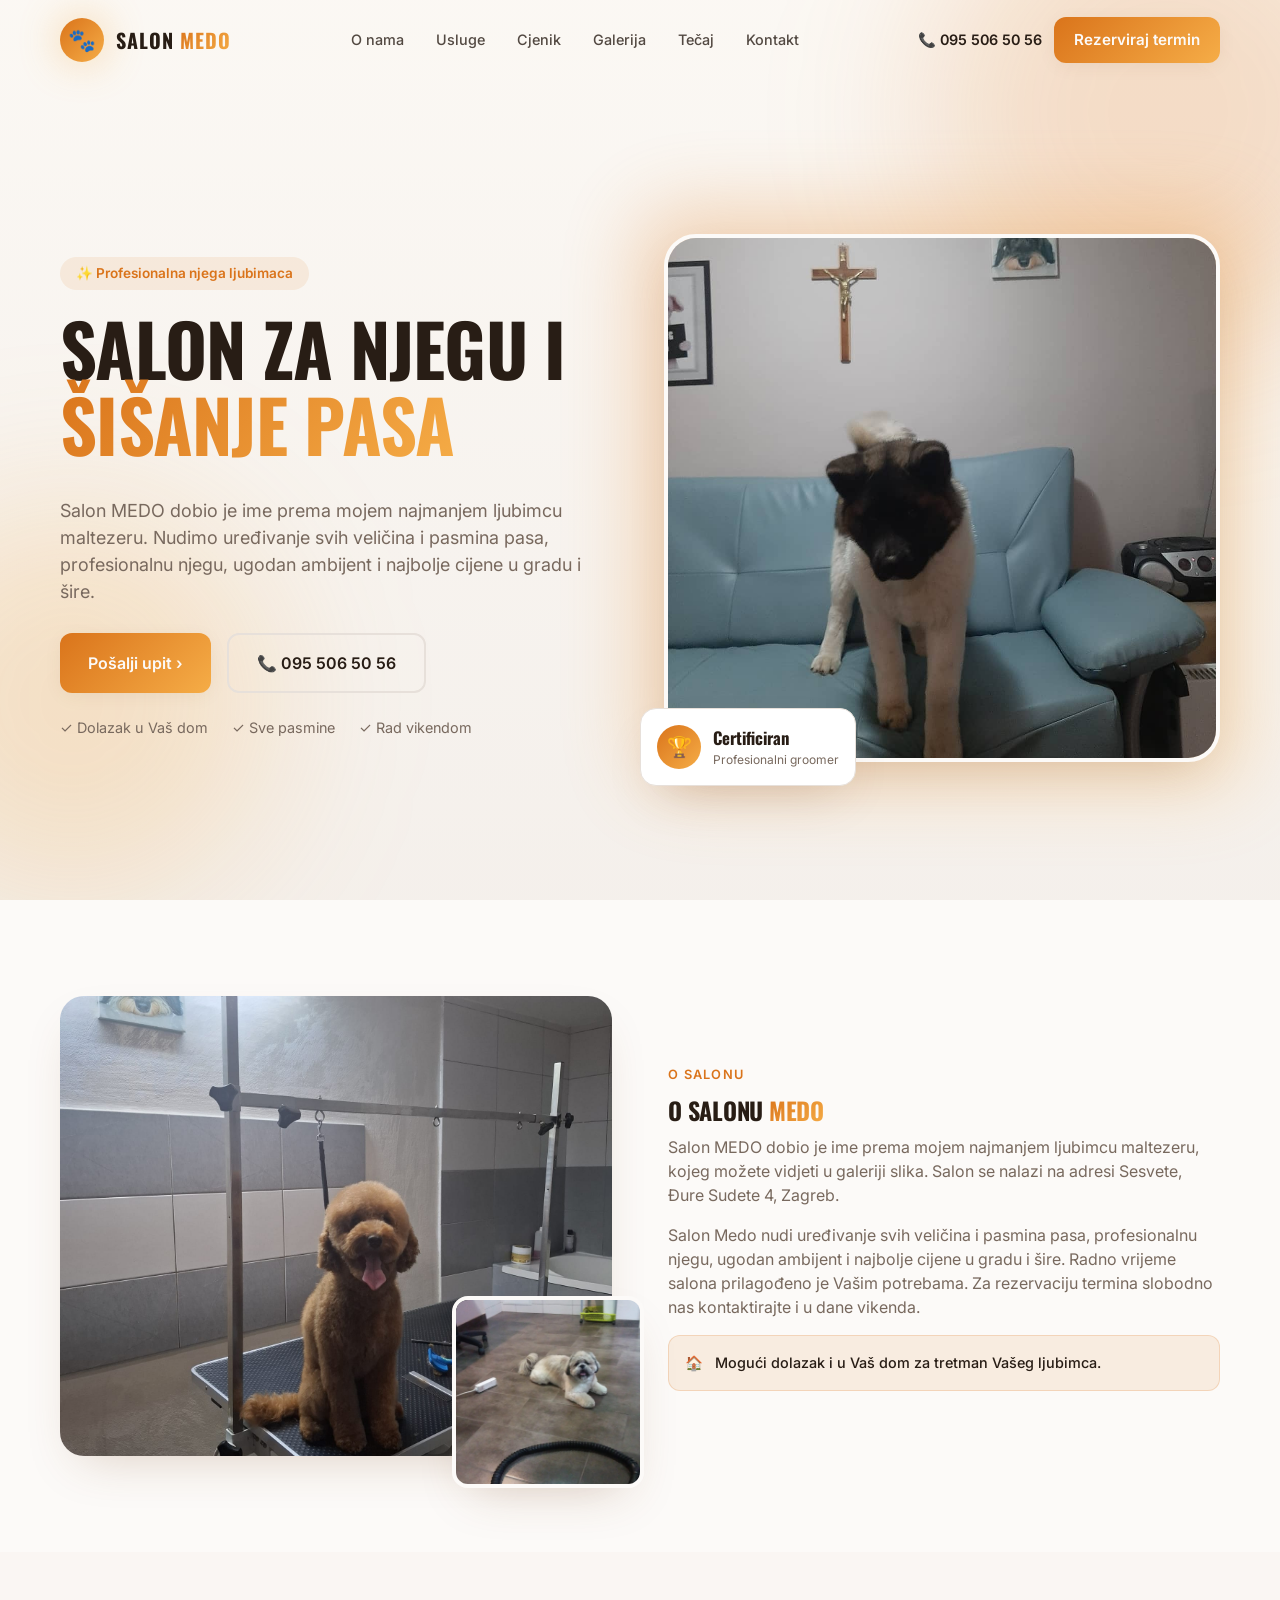
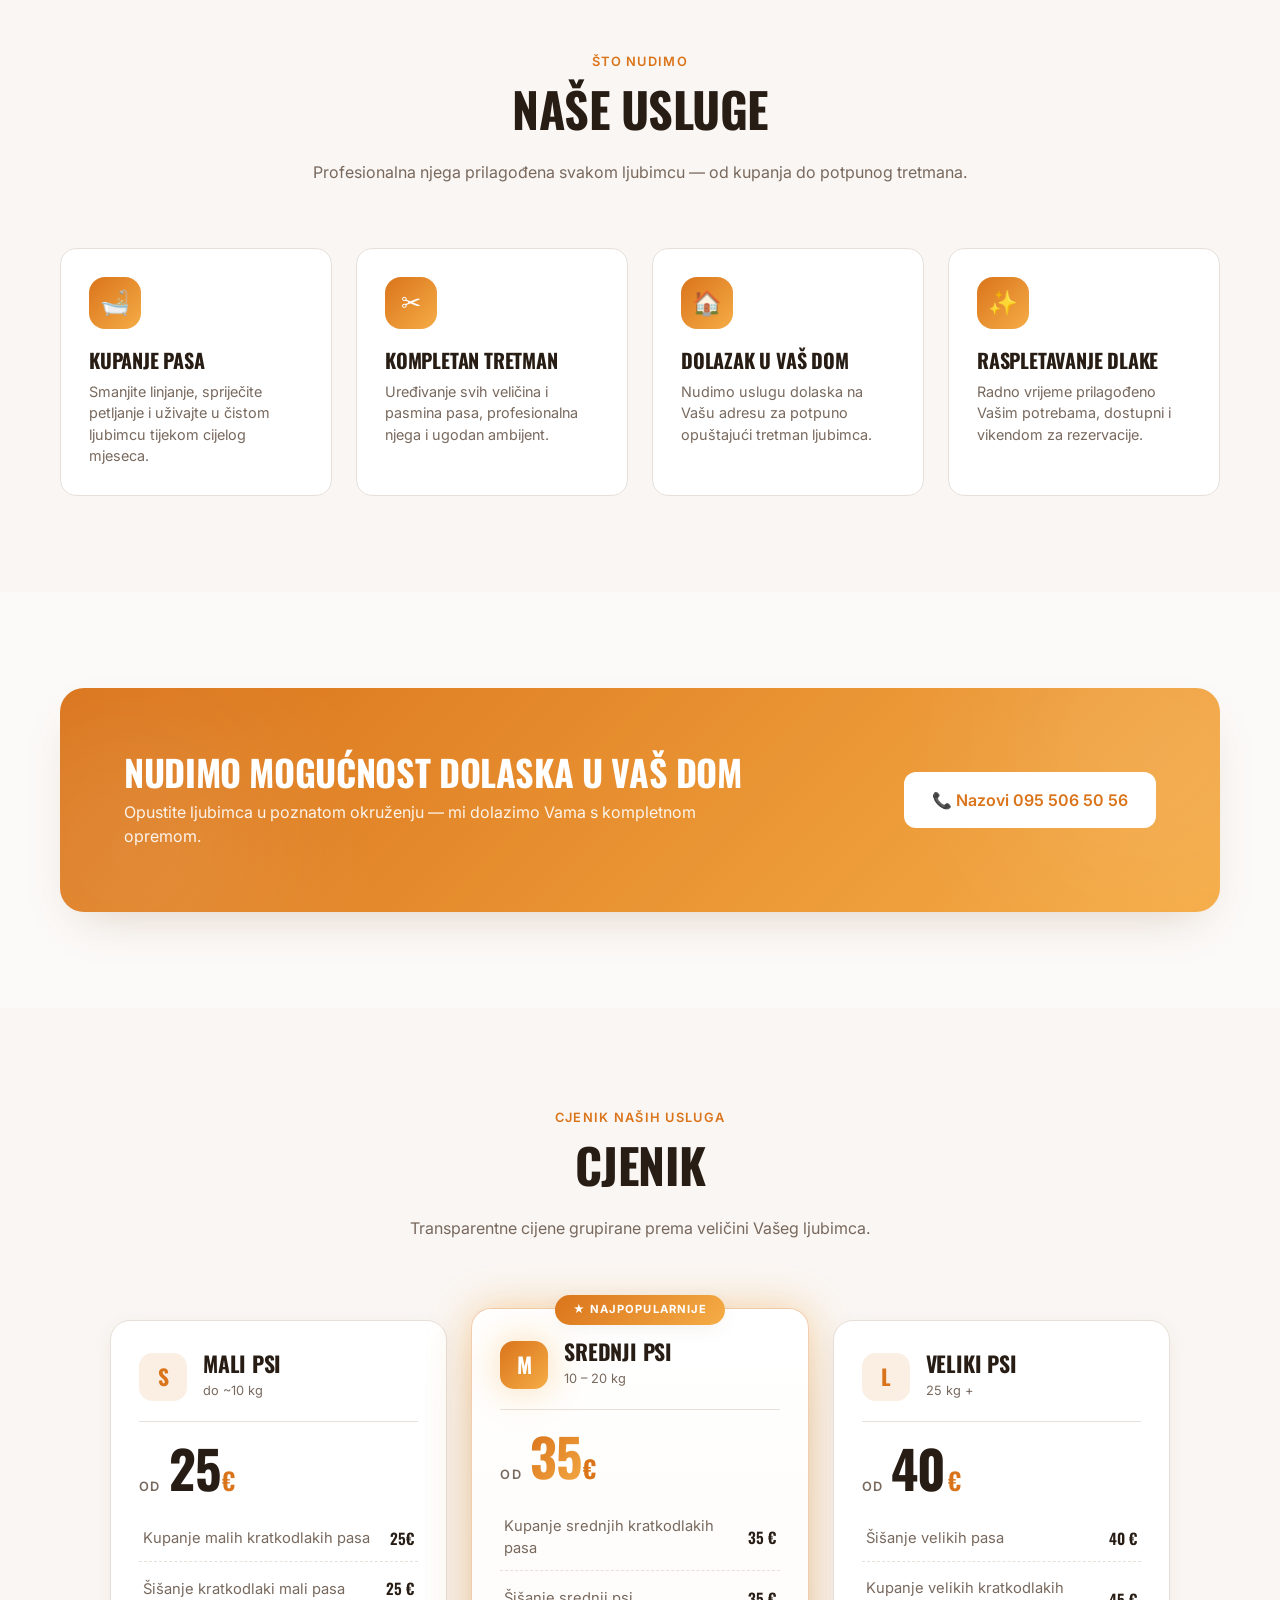
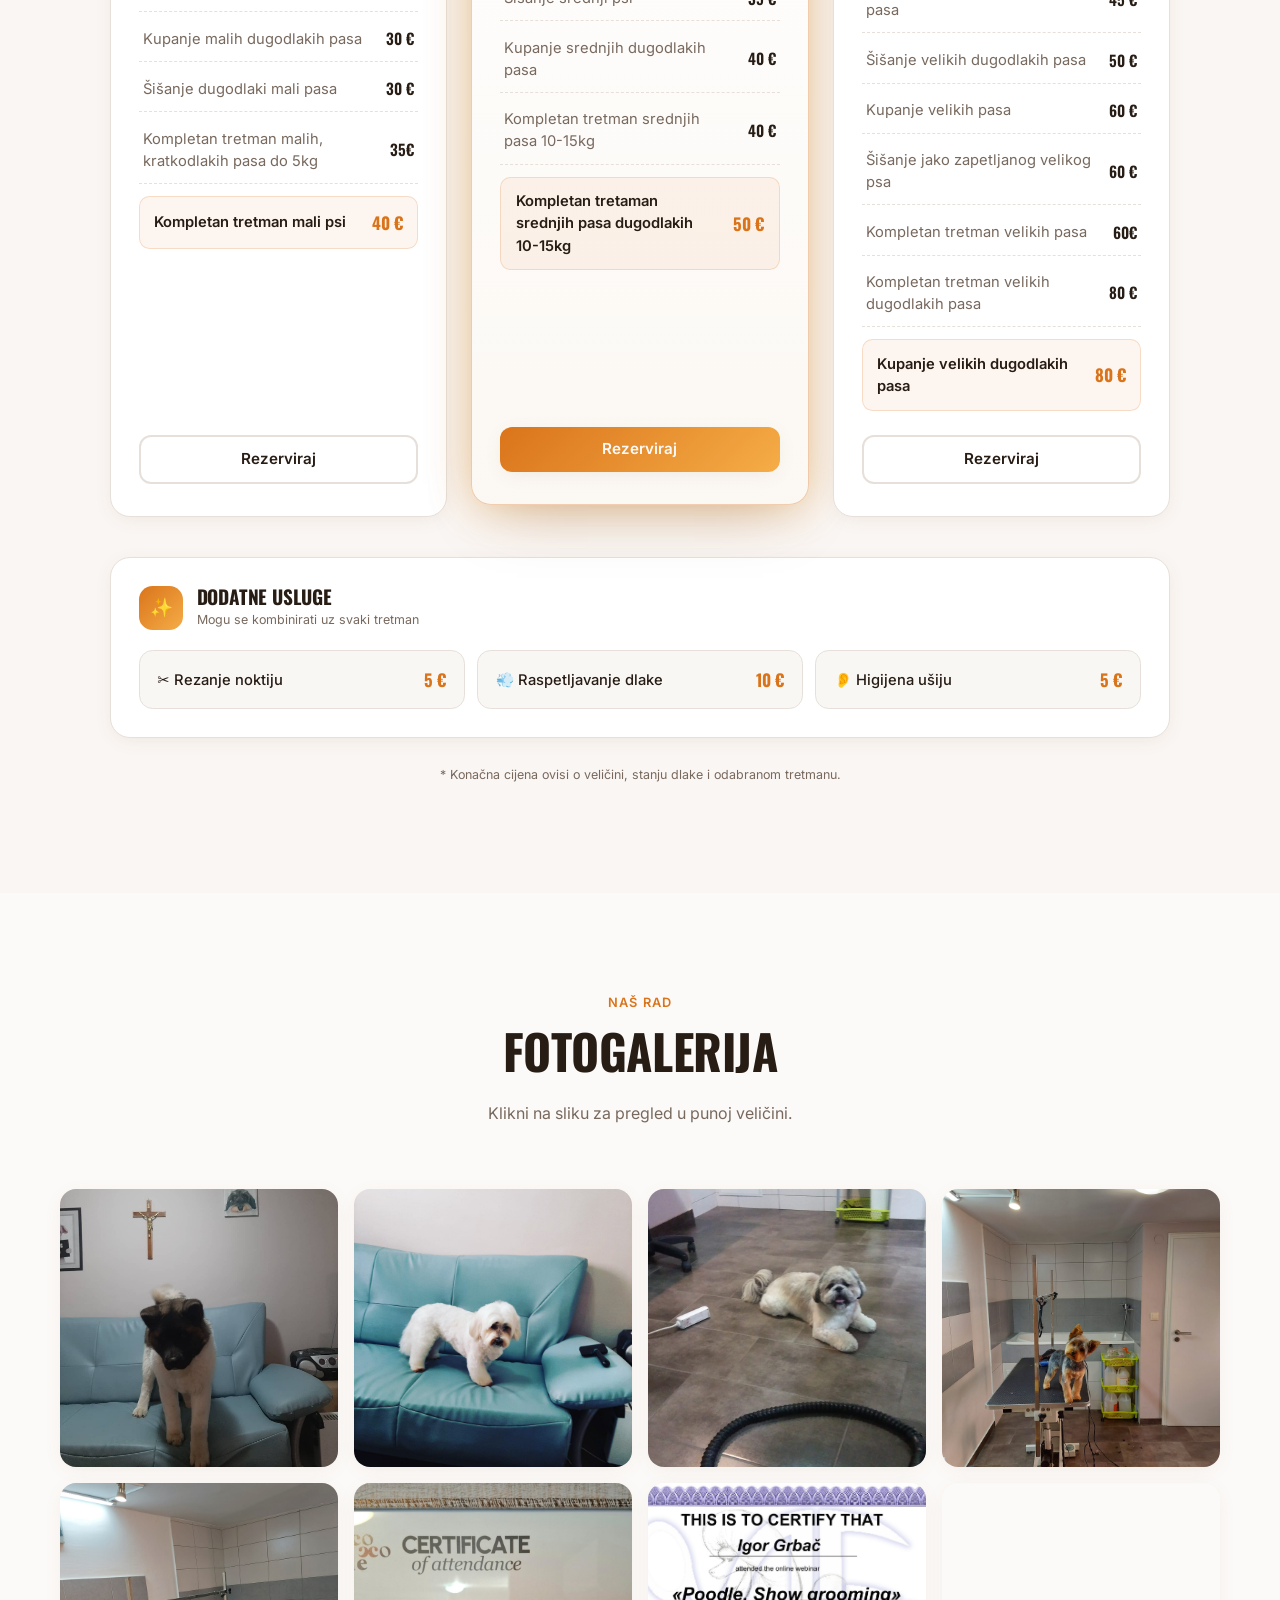
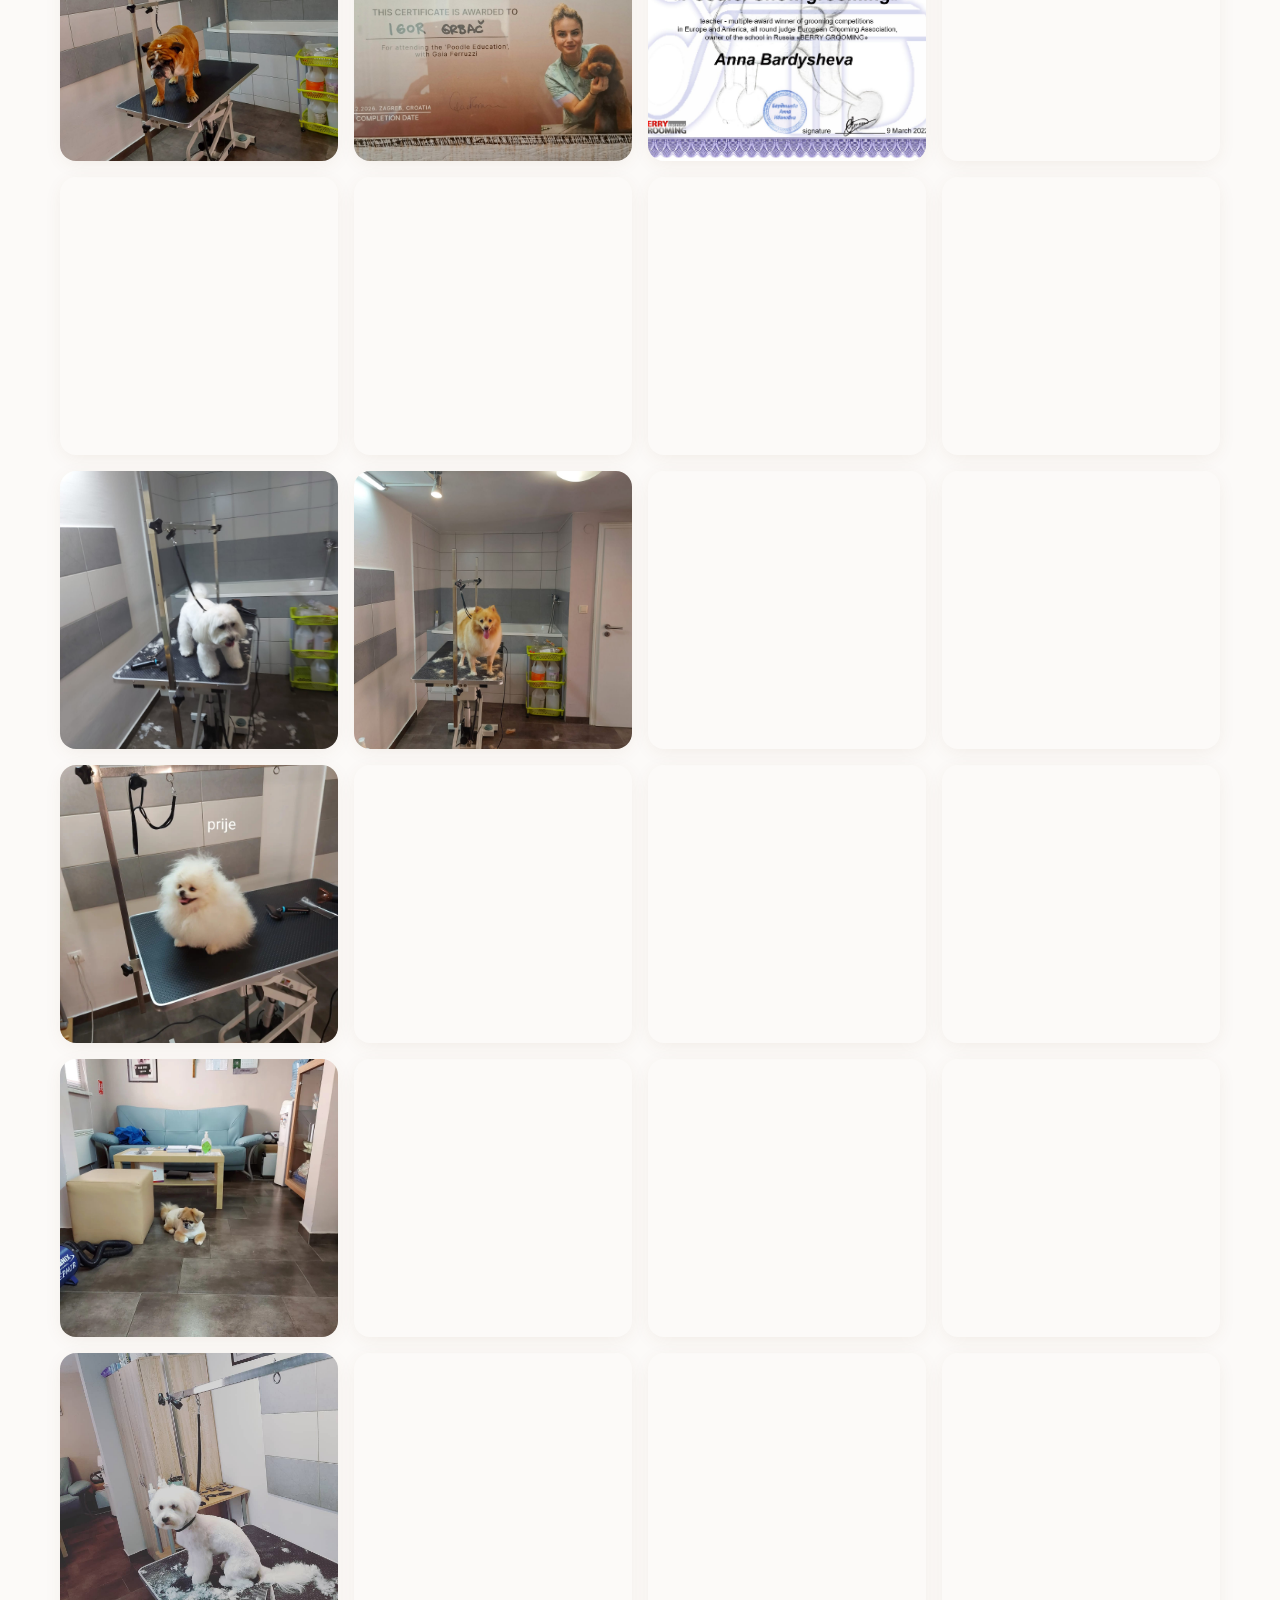
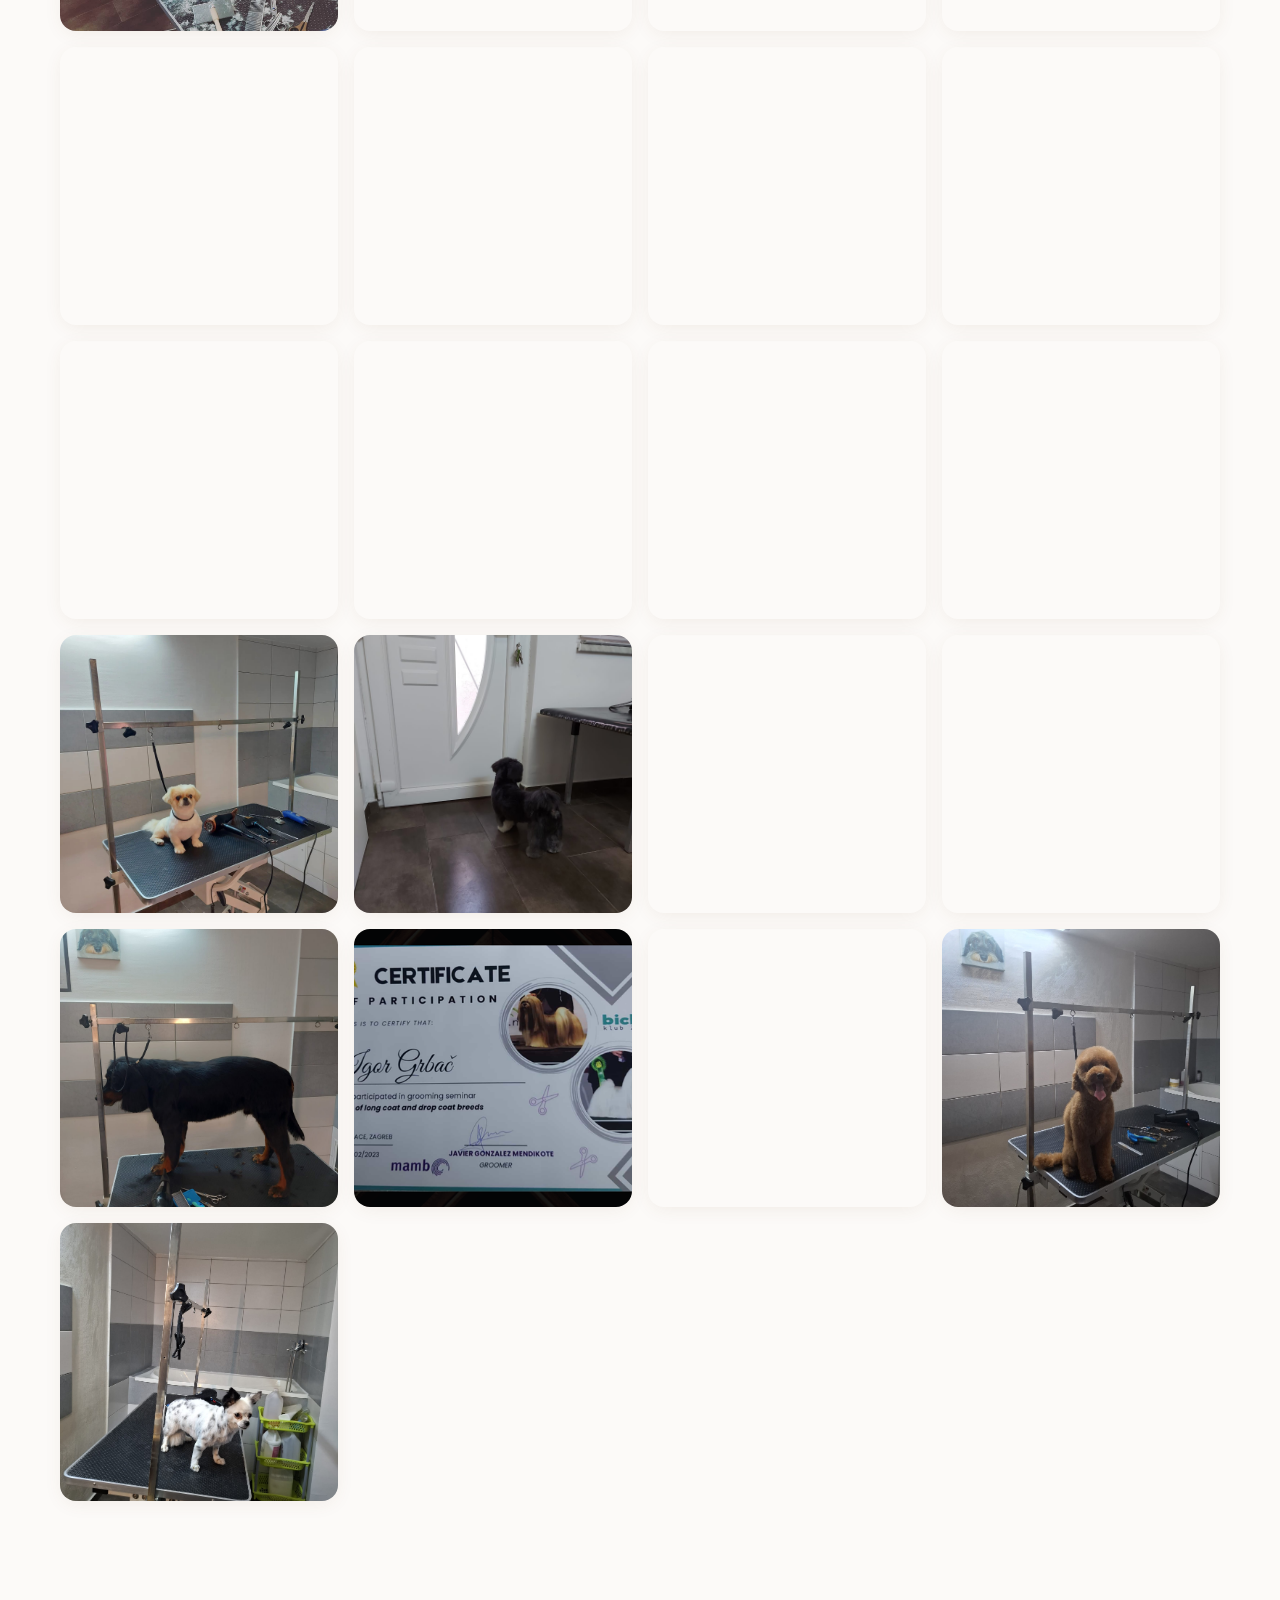
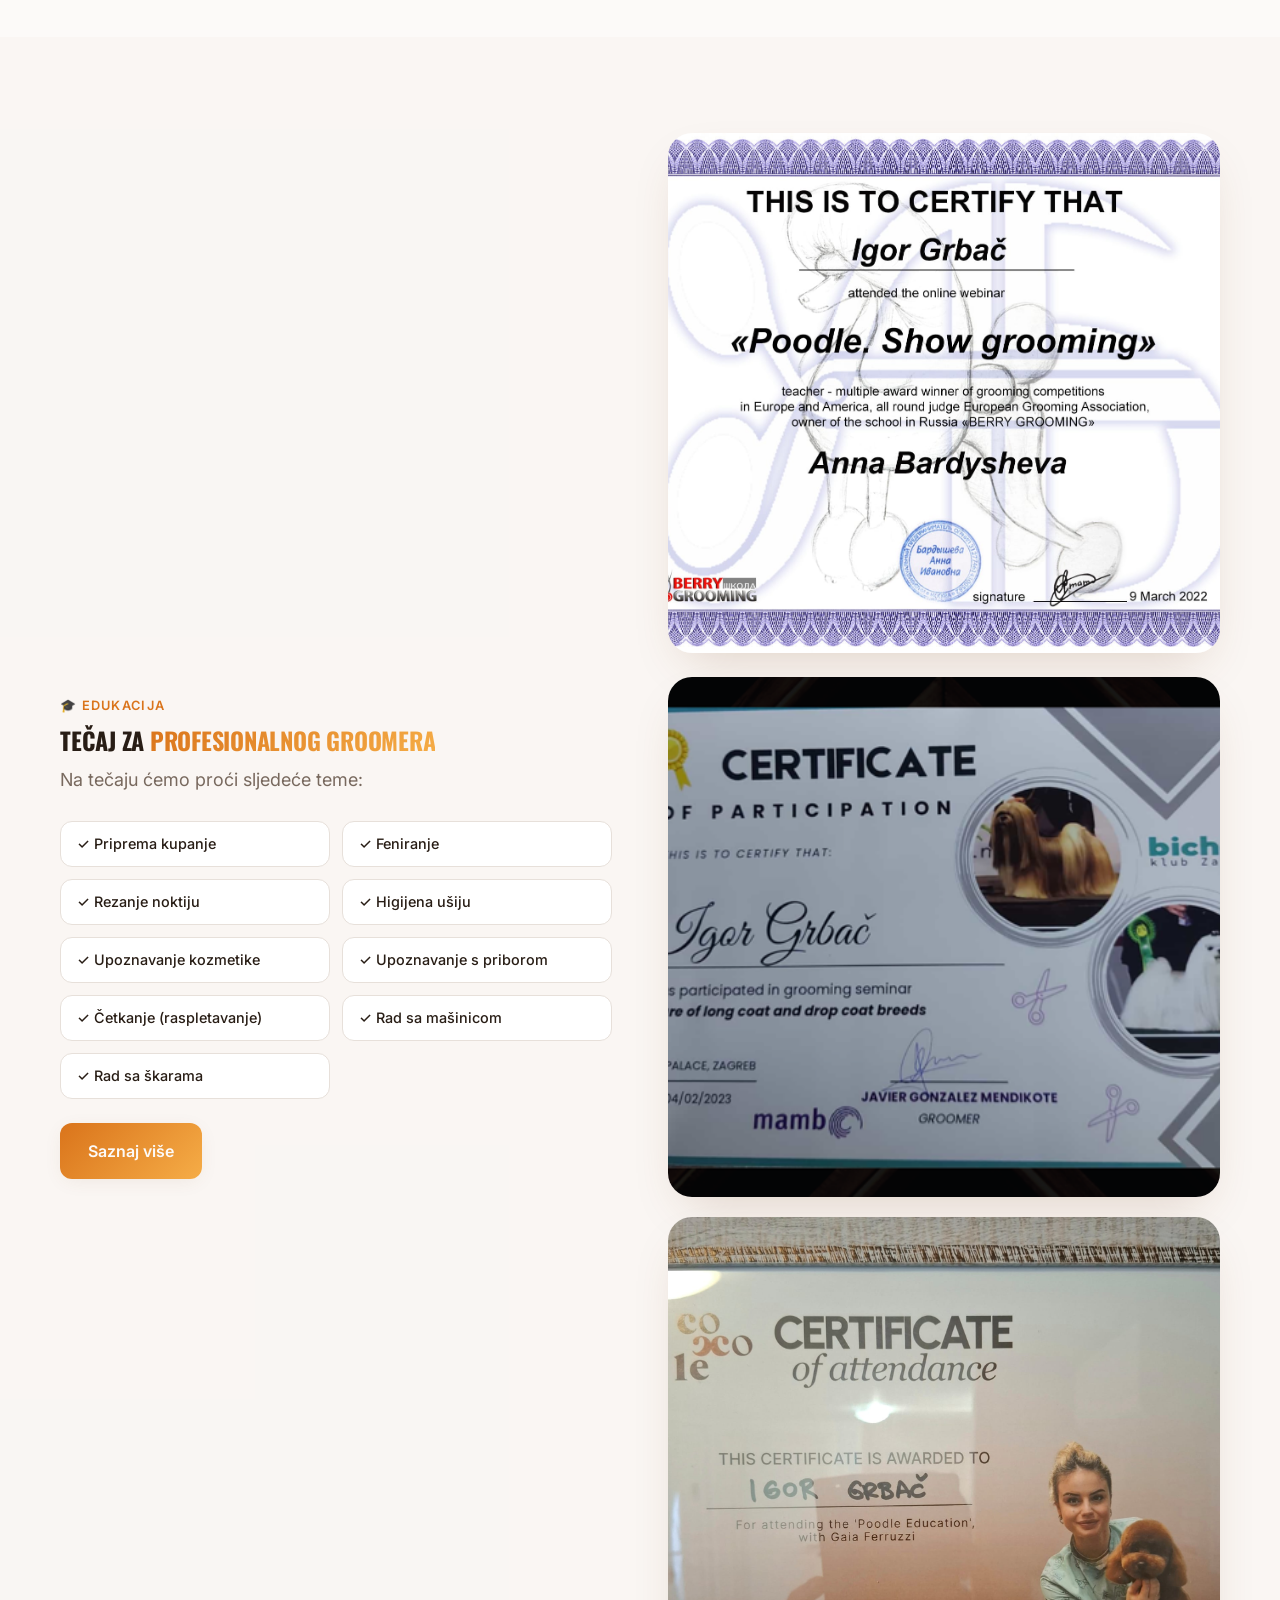
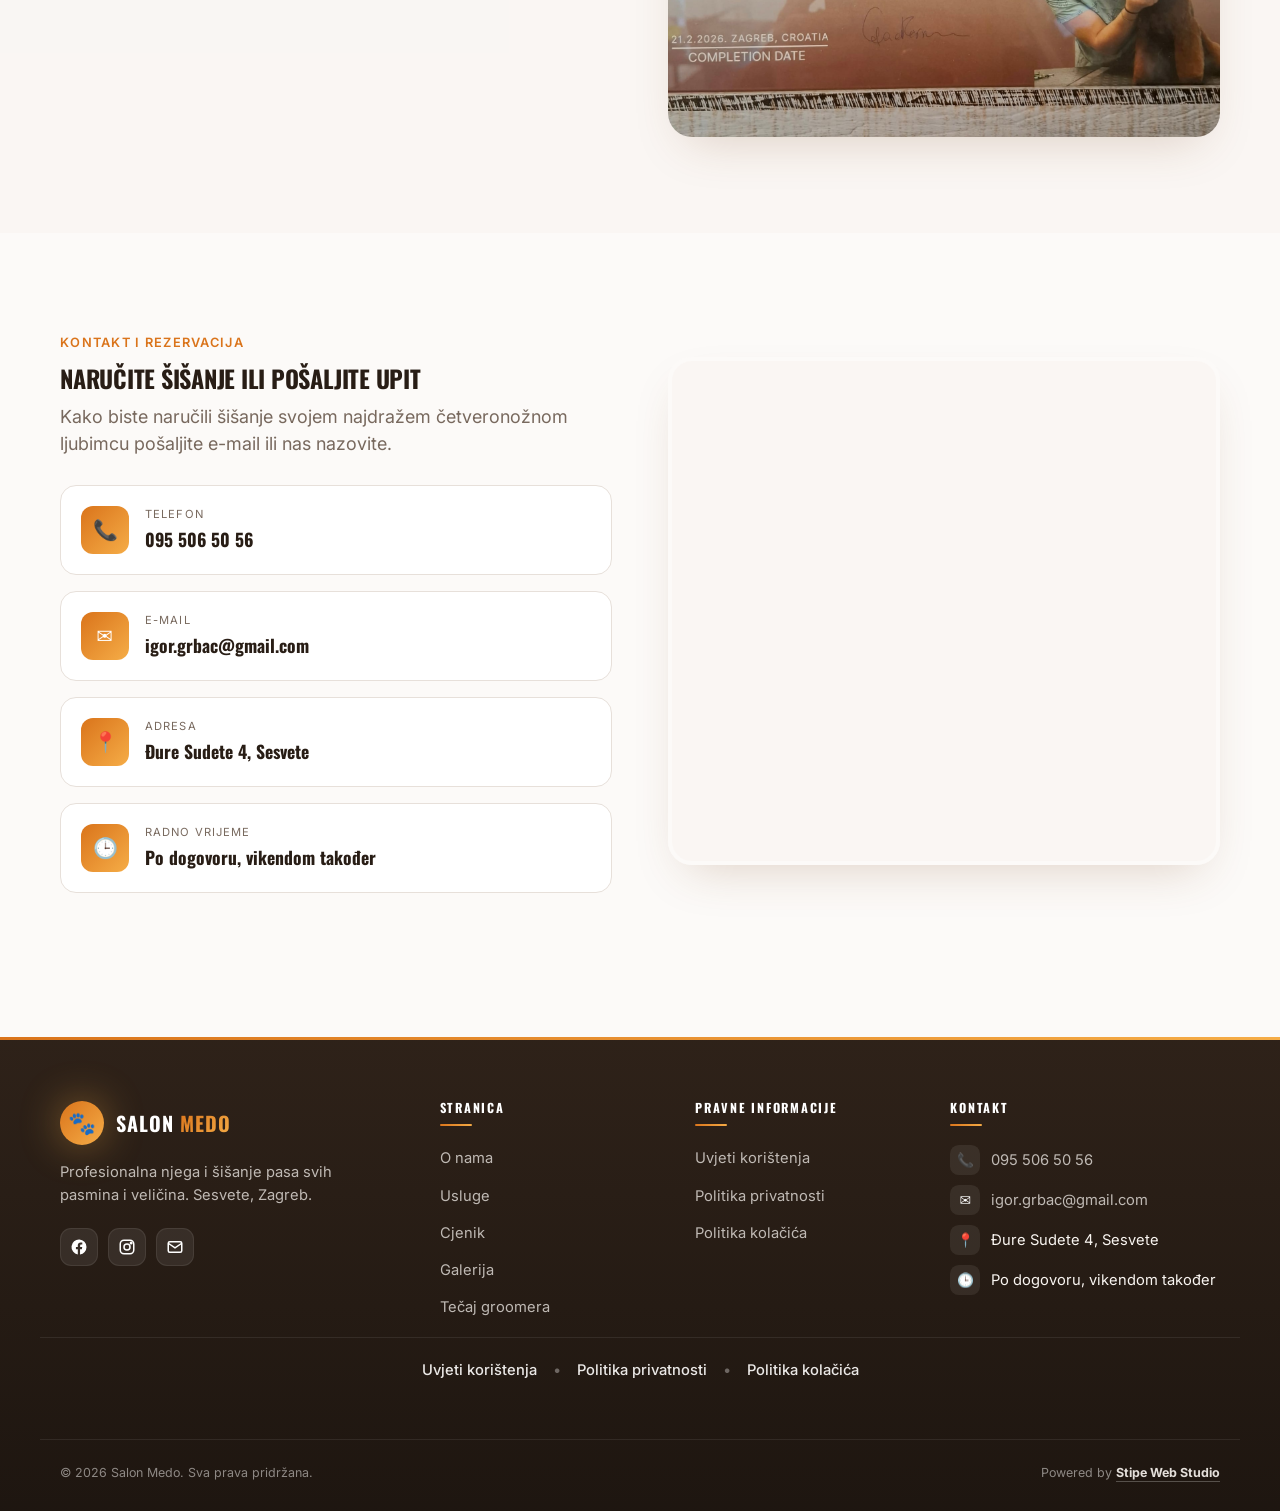
==== commit 34a25e9e: "promjena" ====
--- a/index.html
+++ b/index.html
@@ -229,7 +229,7 @@
             <span class="price-letter">M</span>
             <div>
               <h3 class="price-size">Srednji psi</h3>
-              <p class="price-note">10 – 25 kg</p>
+              <p class="price-note">10 – 20 kg</p>
             </div>
           </header>
           <div class="price-from">
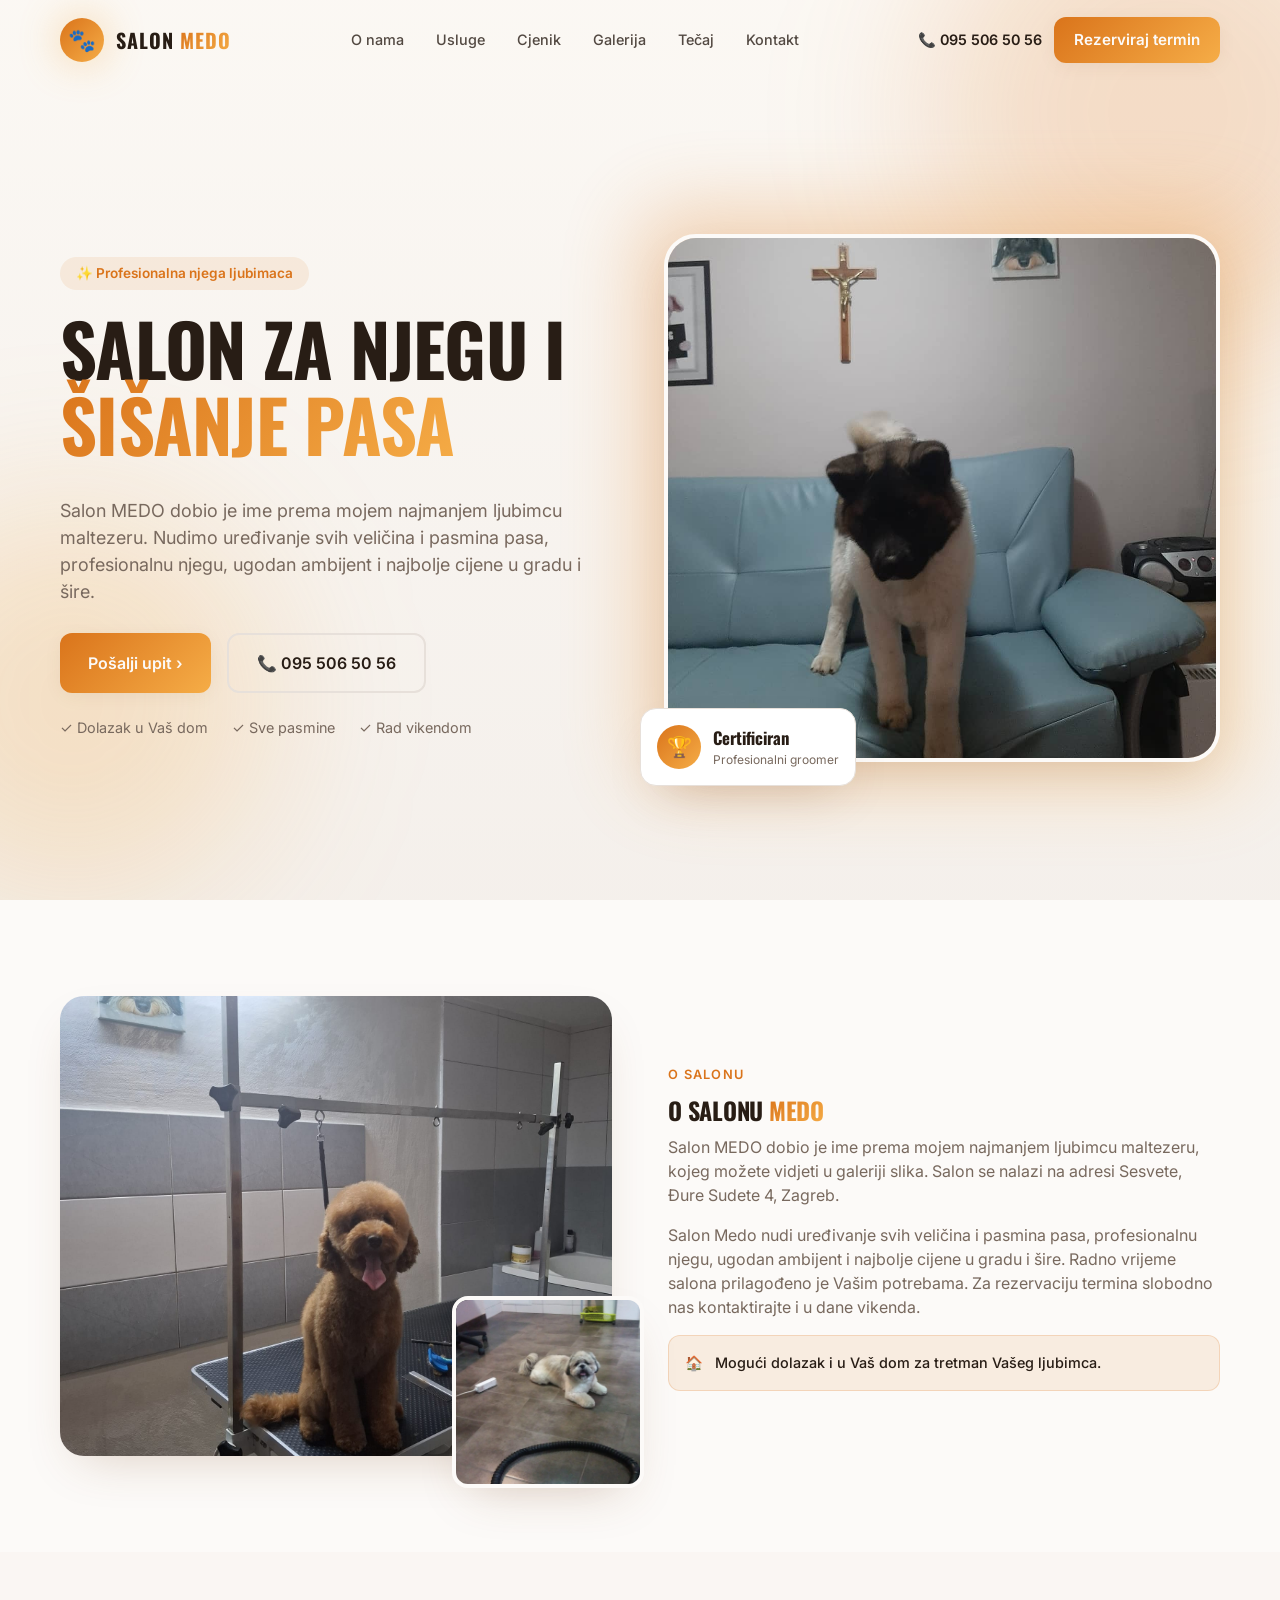
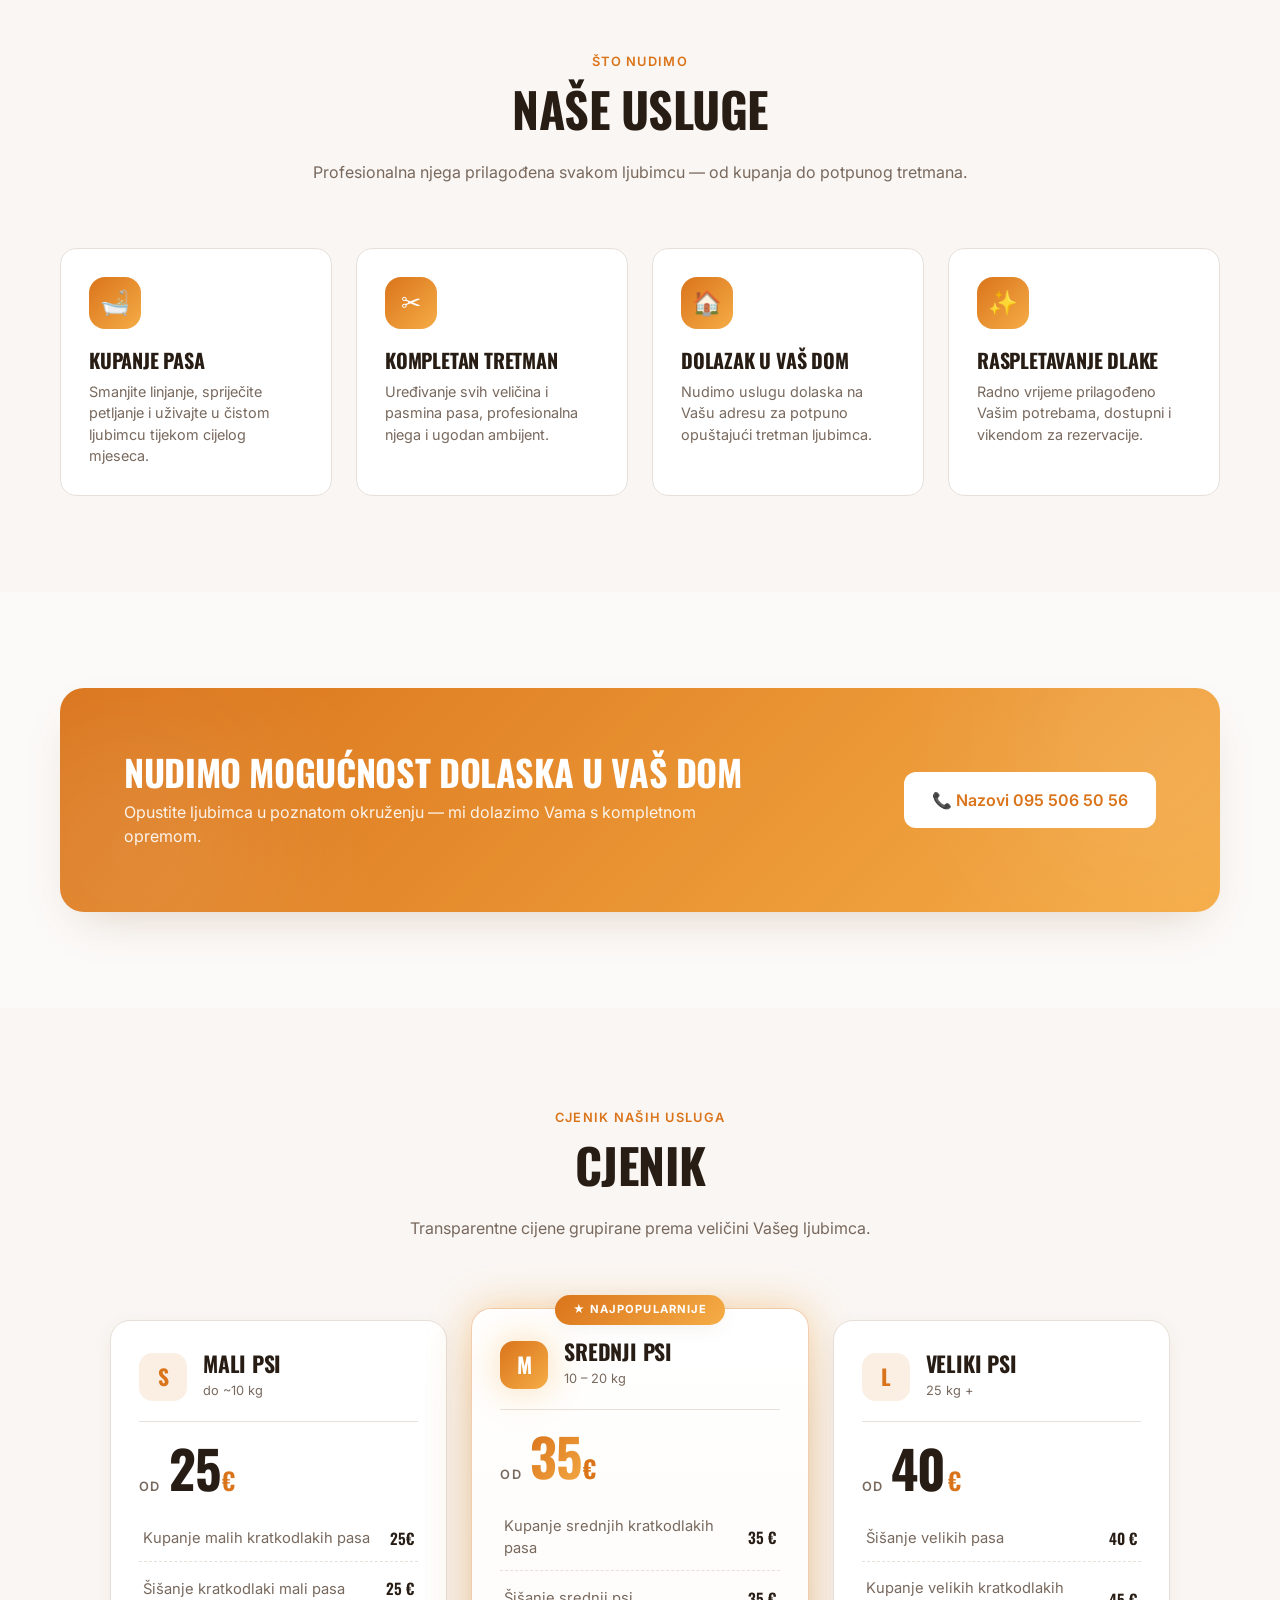
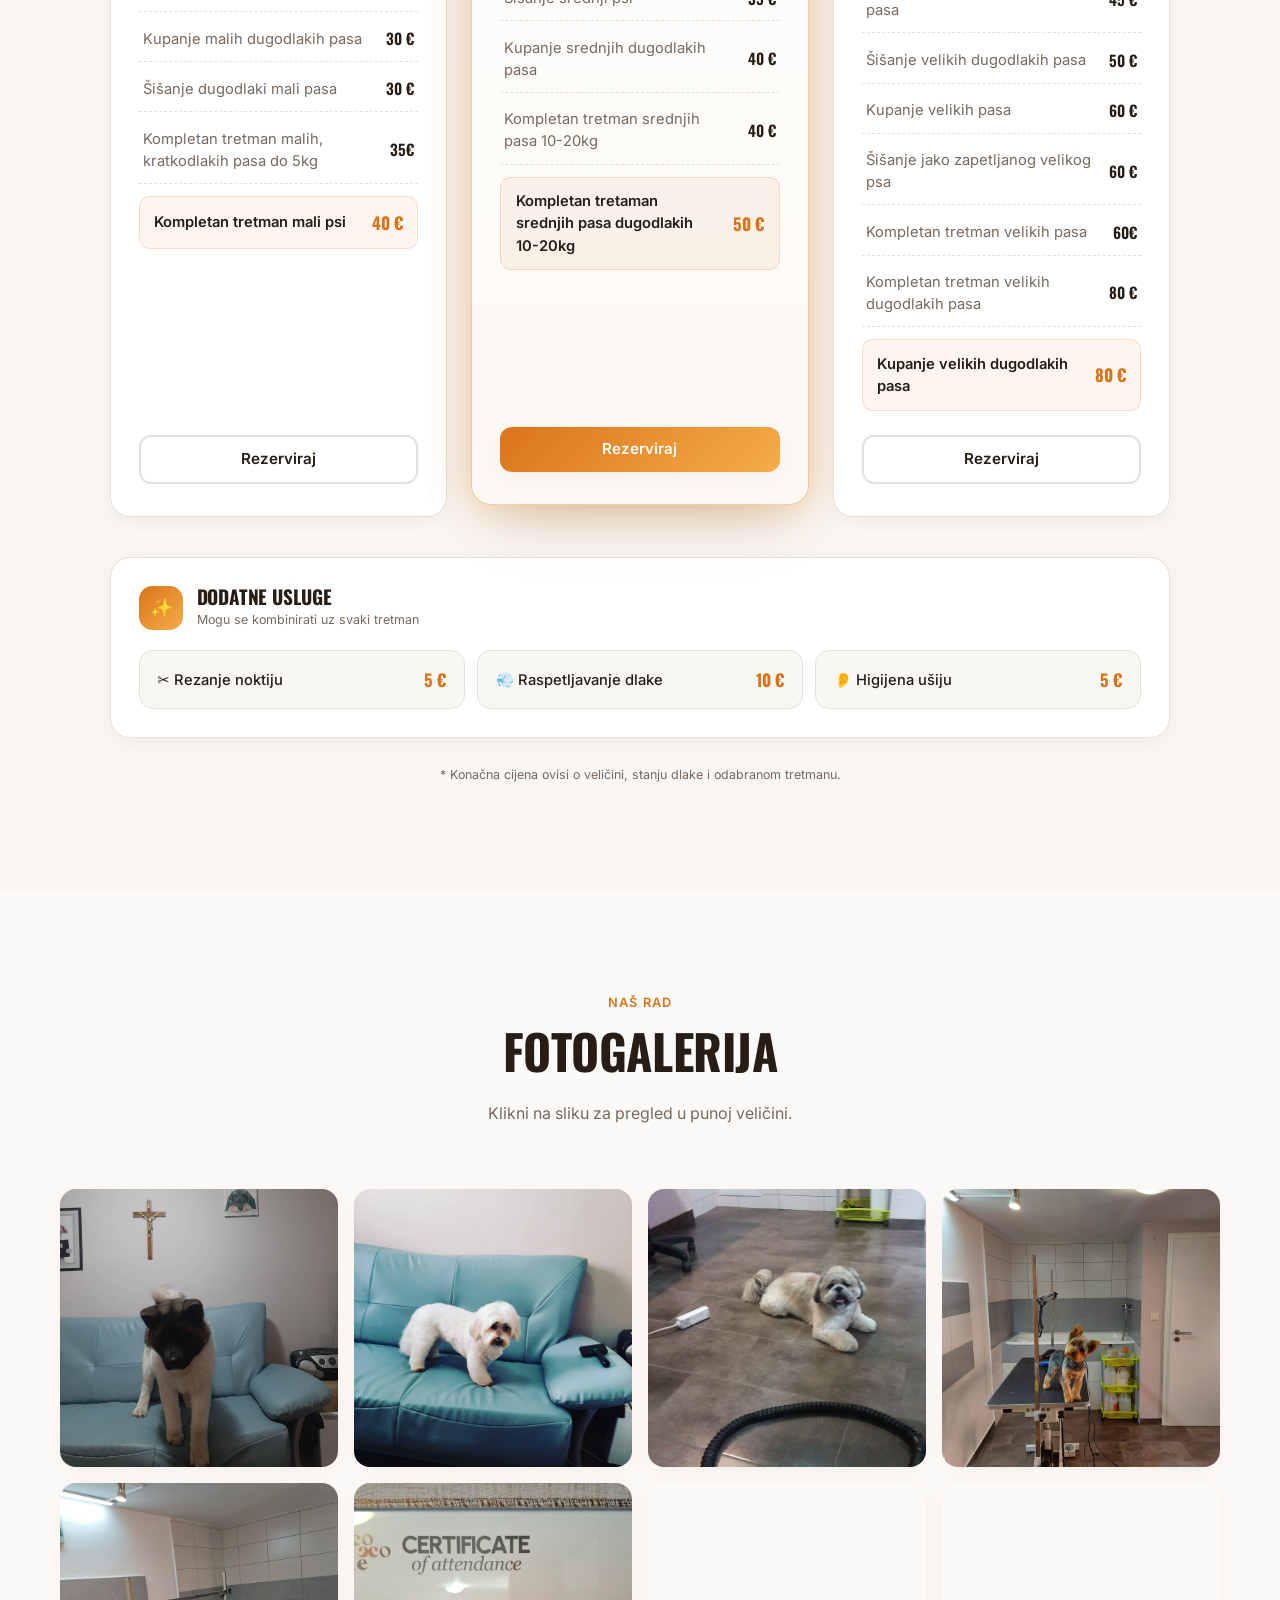
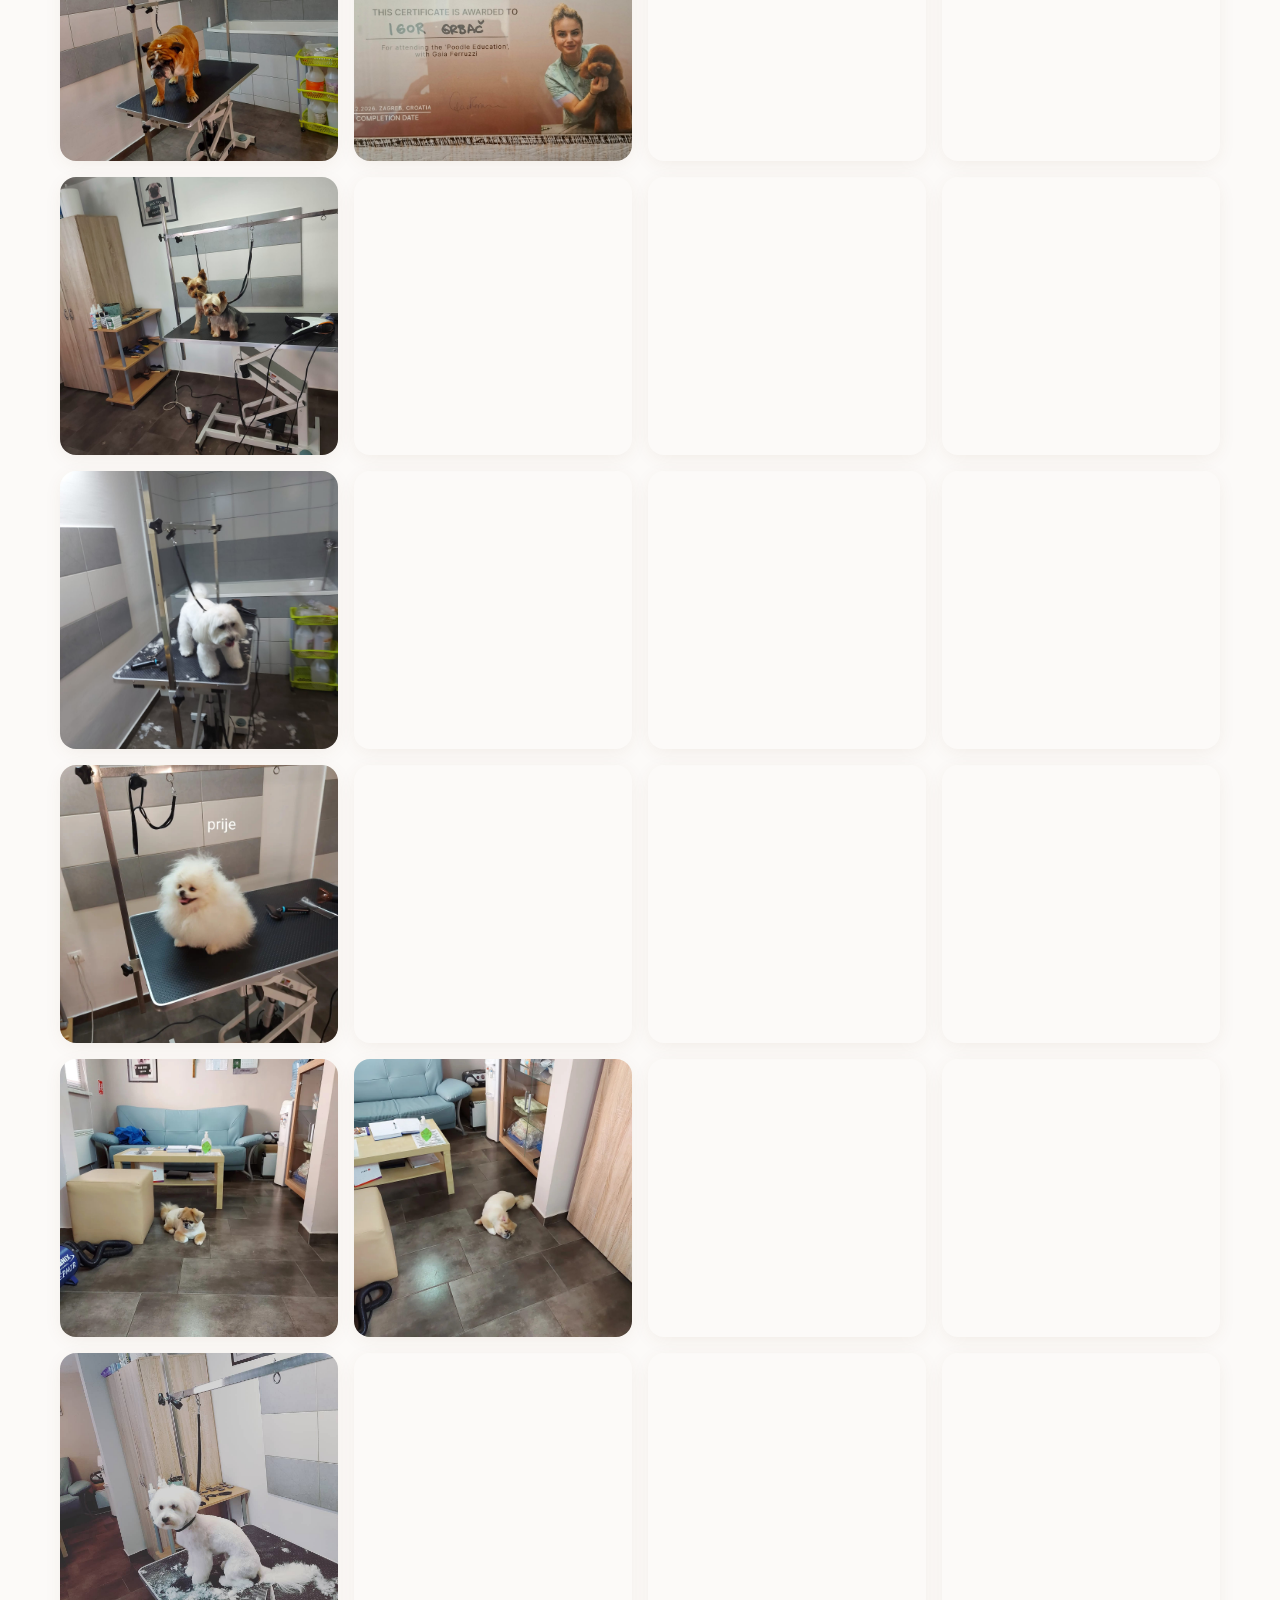
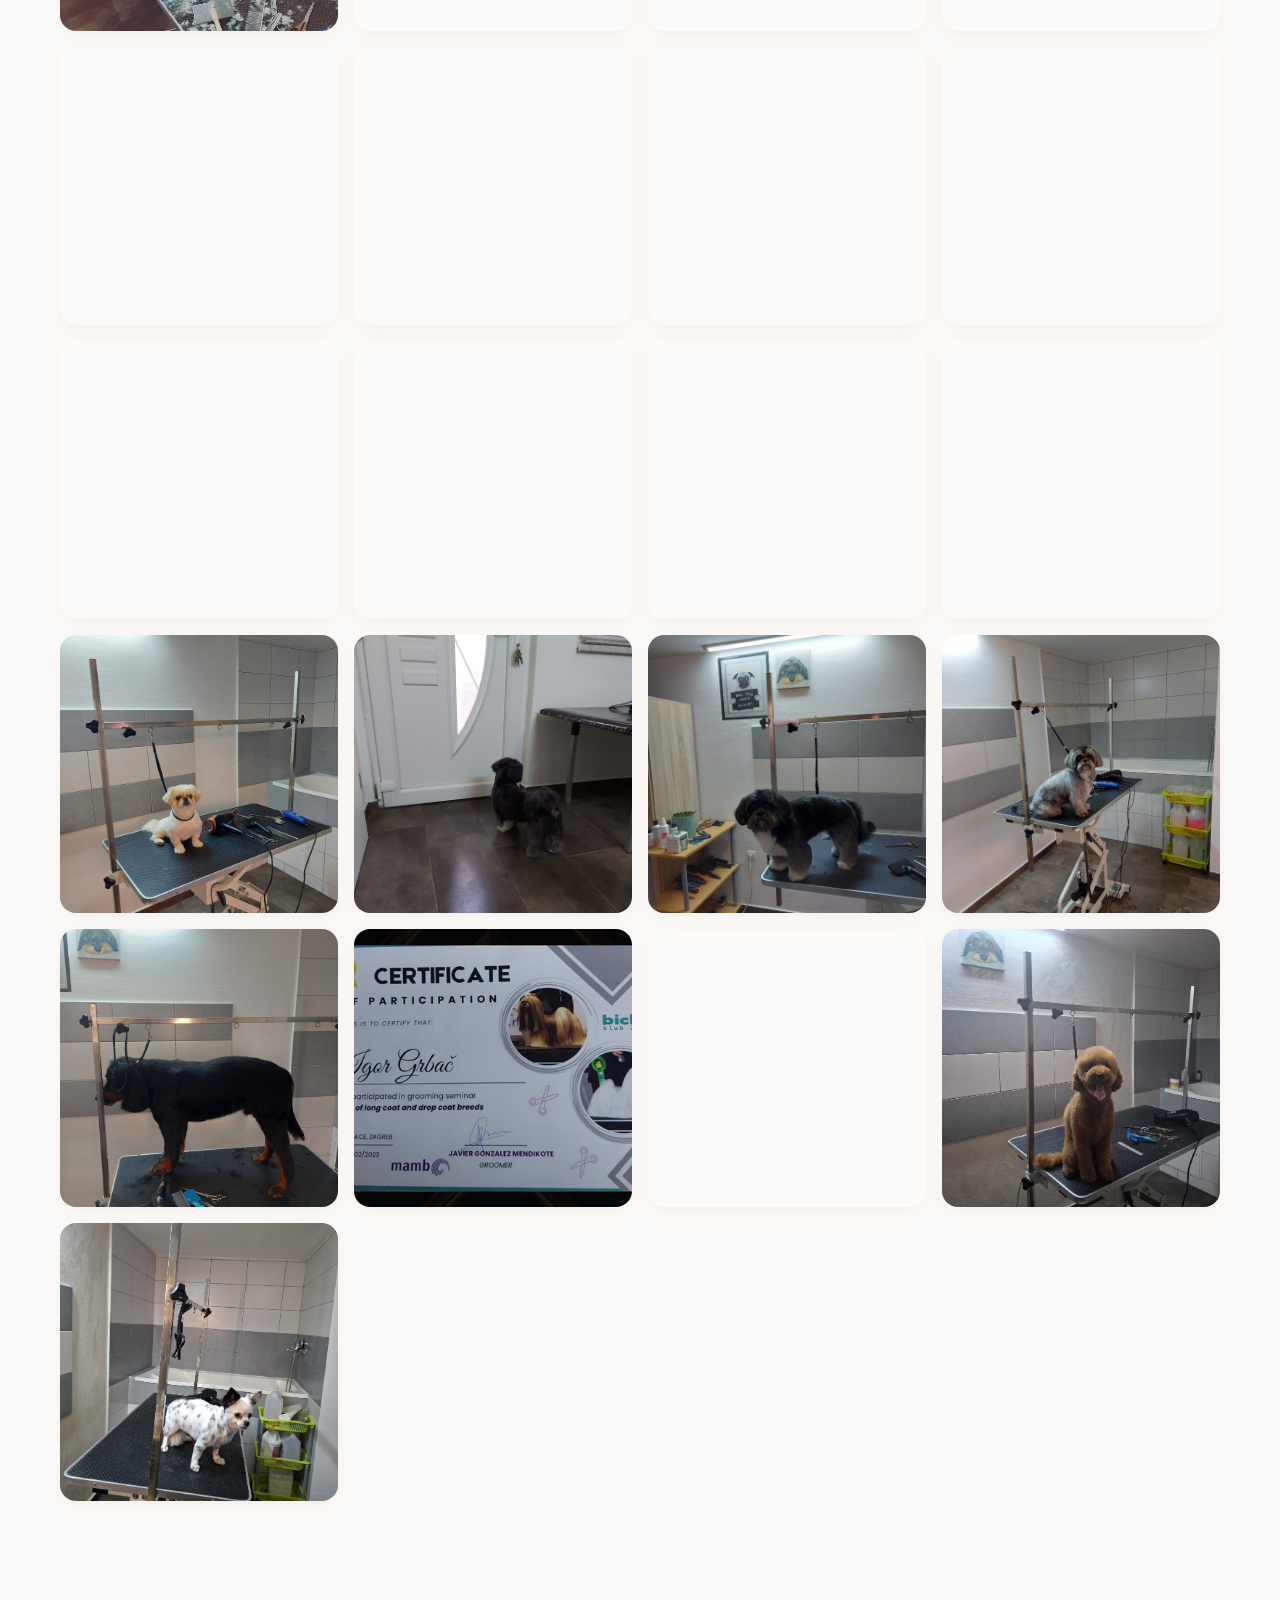
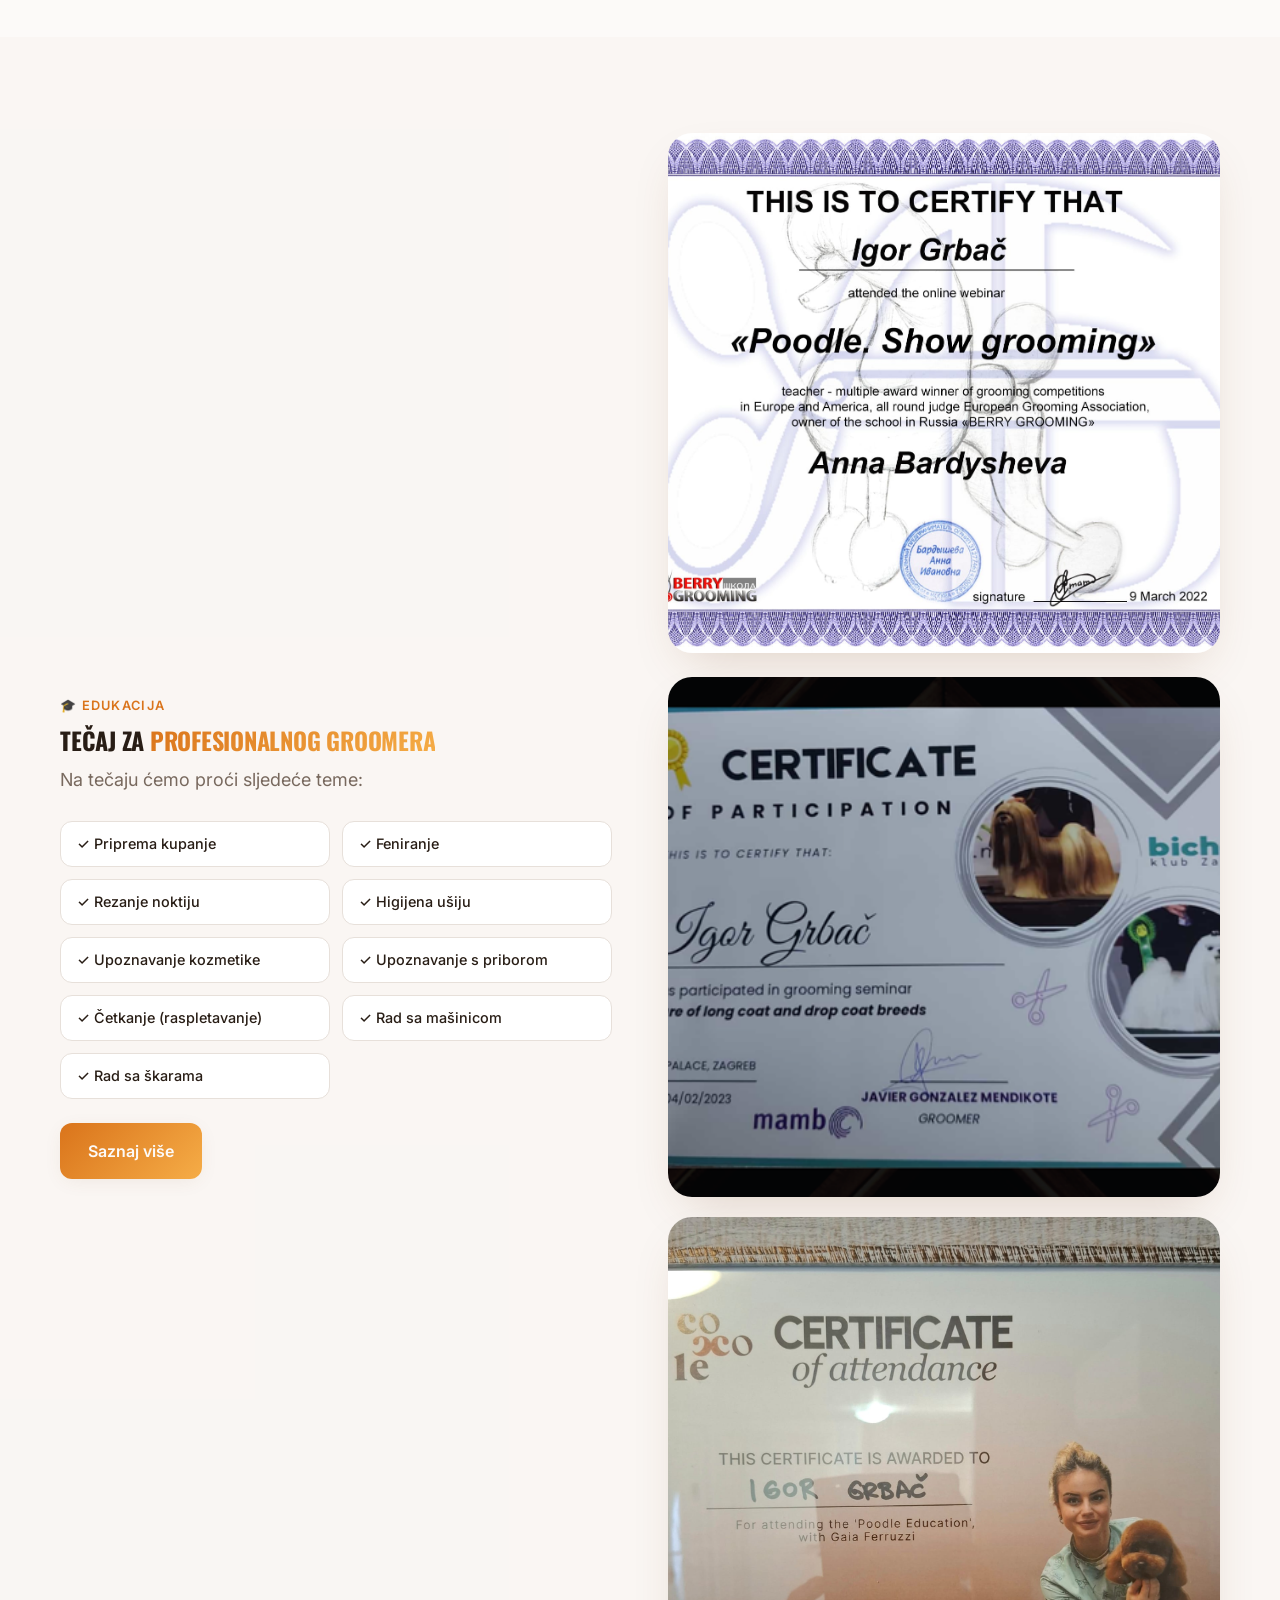
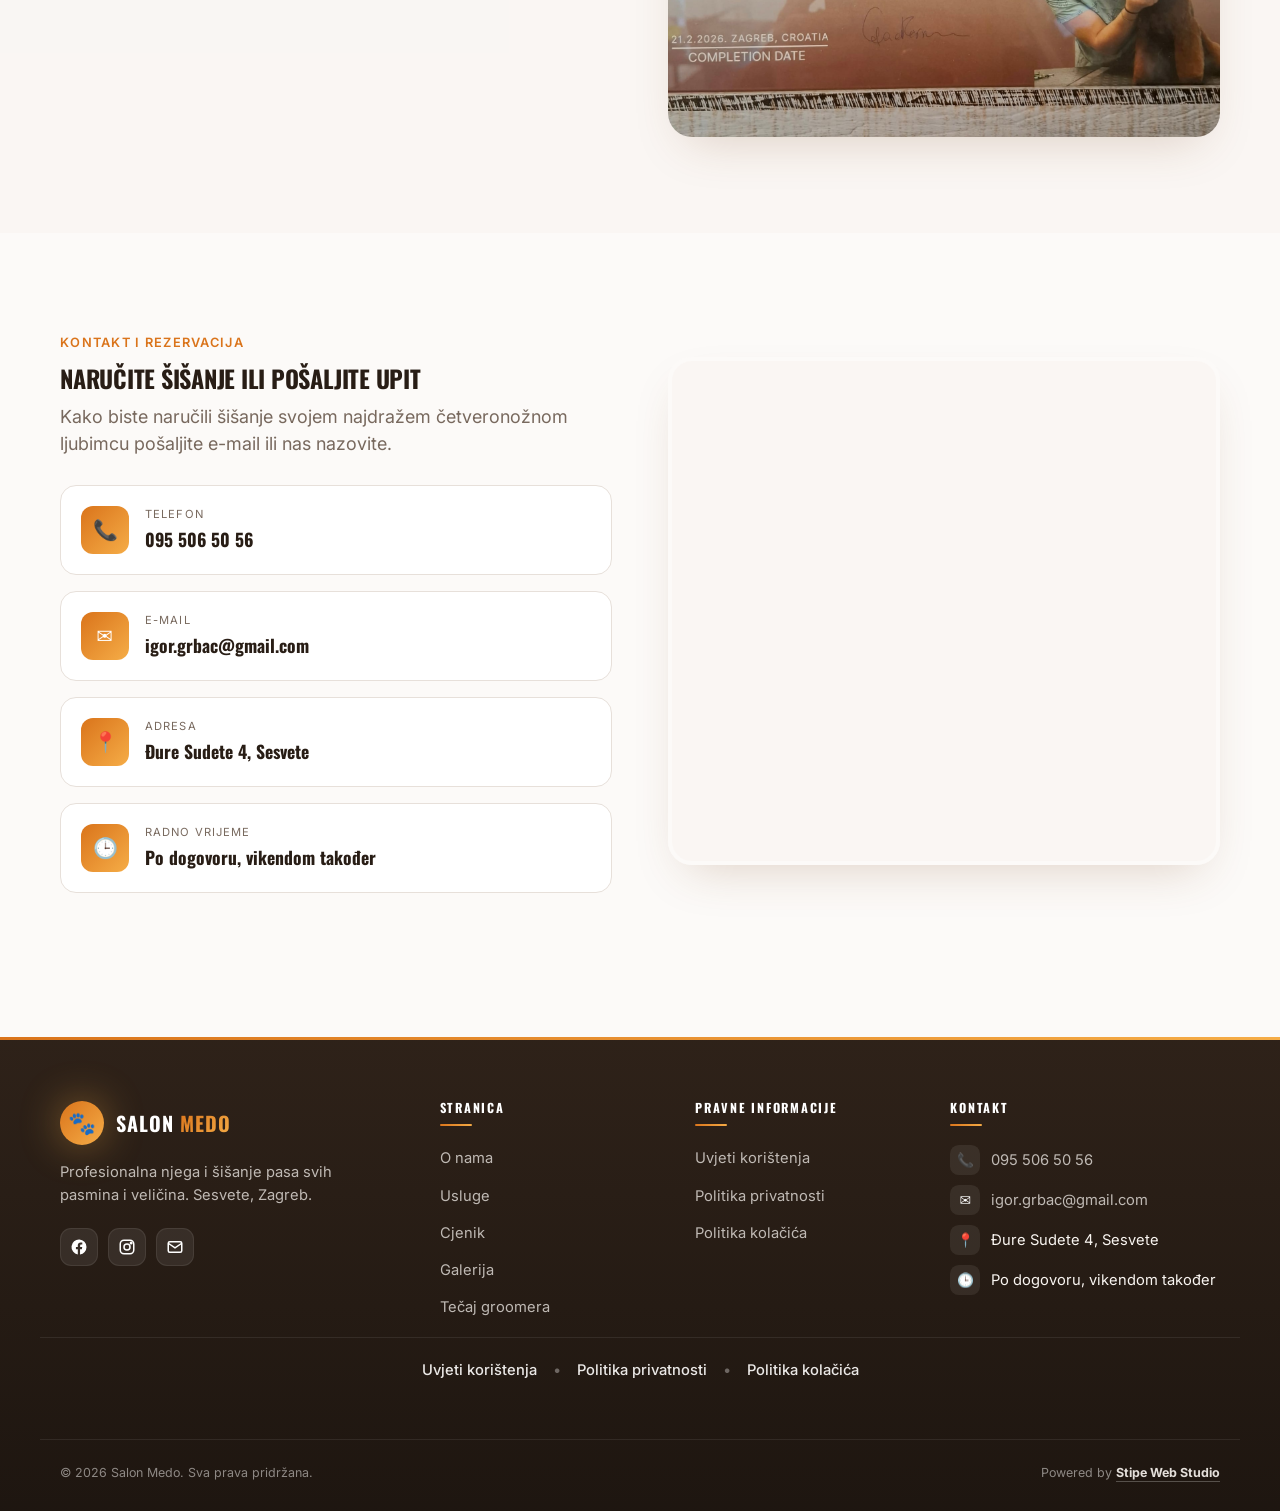
==== commit ed0076a6: "promjena" ====
--- a/index.html
+++ b/index.html
@@ -240,8 +240,8 @@
             <li><span>Kupanje srednjih kratkodlakih pasa</span><b>35 €</b></li>
             <li><span>Šišanje srednji psi</span><b>35 €</b></li>
             <li><span>Kupanje srednjih dugodlakih pasa</span><b>40 €</b></li>
-            <li><span>Kompletan tretman srednjih pasa 10-15kg</span><b>40 €</b></li>
-            <li class="hl"><span>Kompletan tretaman srednjih pasa dugodlakih 10-15kg</span><b>50 €</b></li>
+            <li><span>Kompletan tretman srednjih pasa 10-20kg</span><b>40 €</b></li>
+            <li class="hl"><span>Kompletan tretaman srednjih pasa dugodlakih 10-20kg</span><b>50 €</b></li>
           </ul>
           <a href="#kontakt" class="btn btn-primary btn-block">Rezerviraj</a>
         </article>
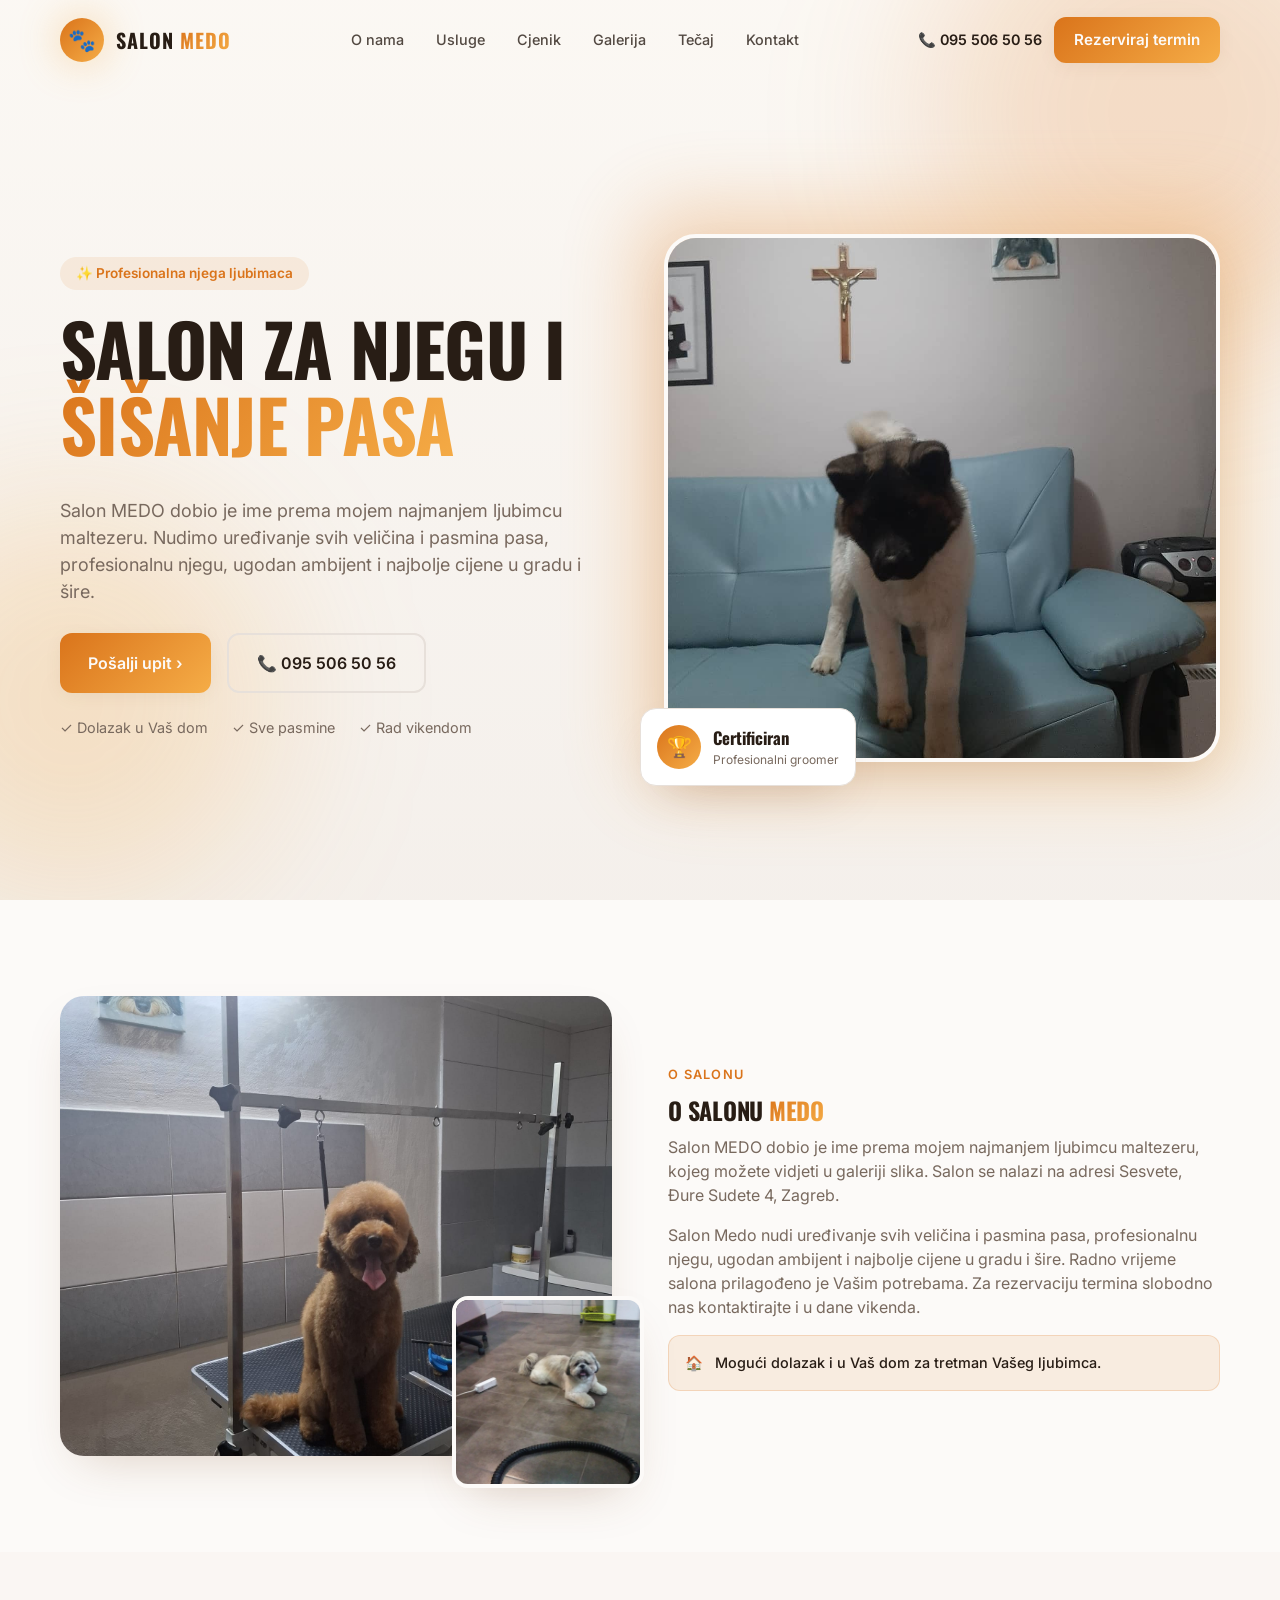
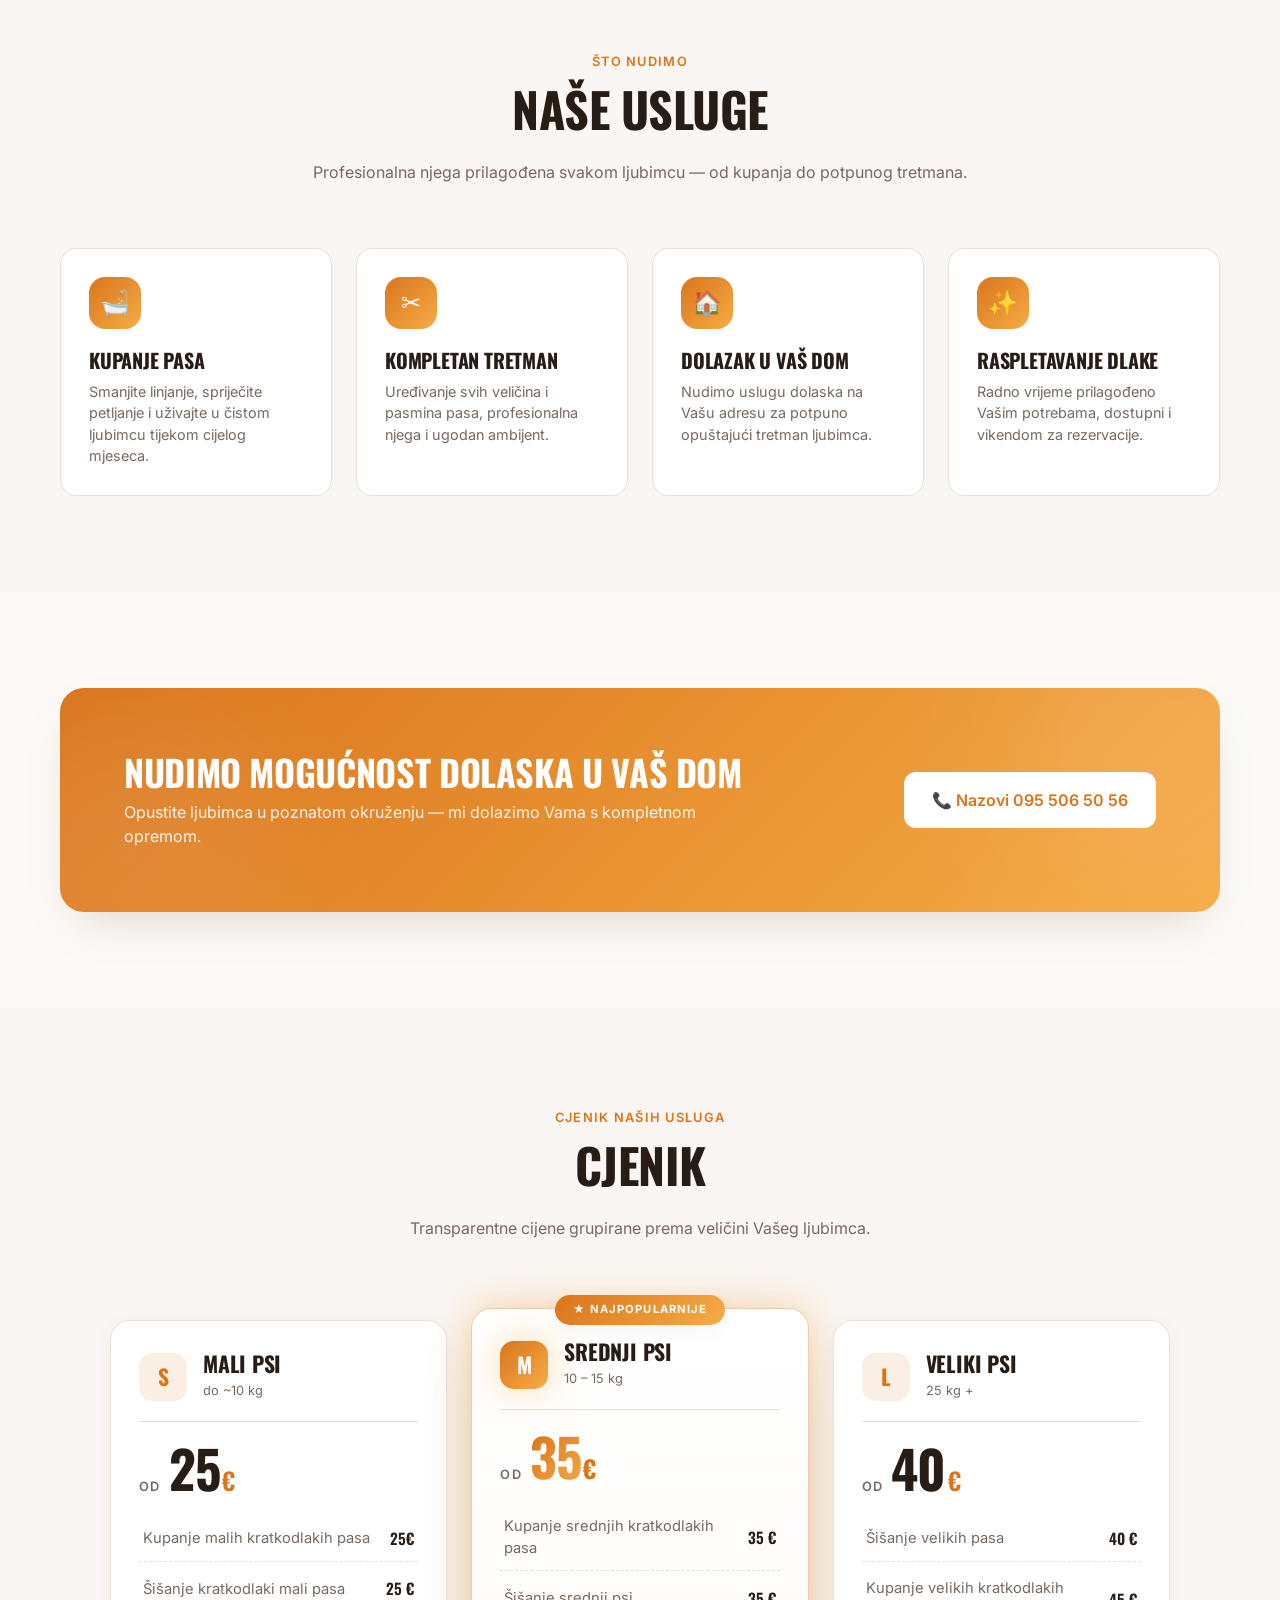
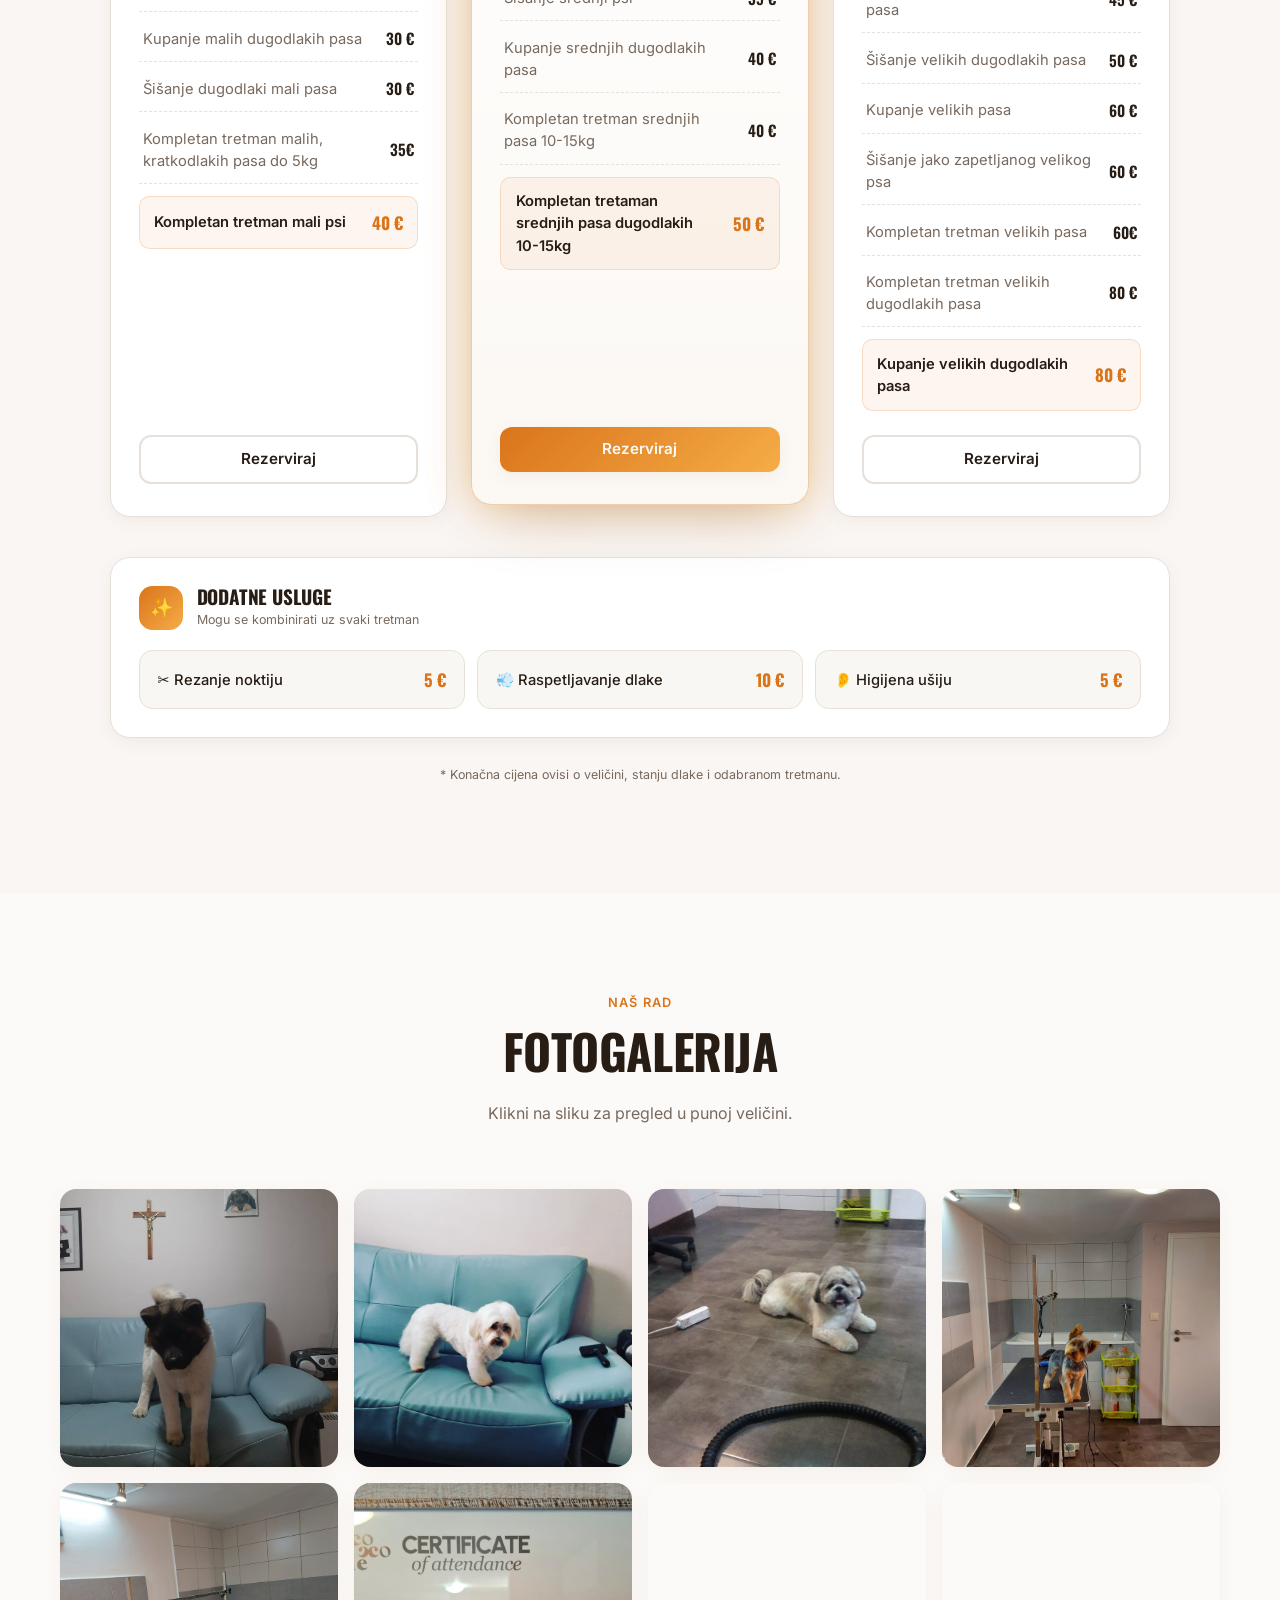
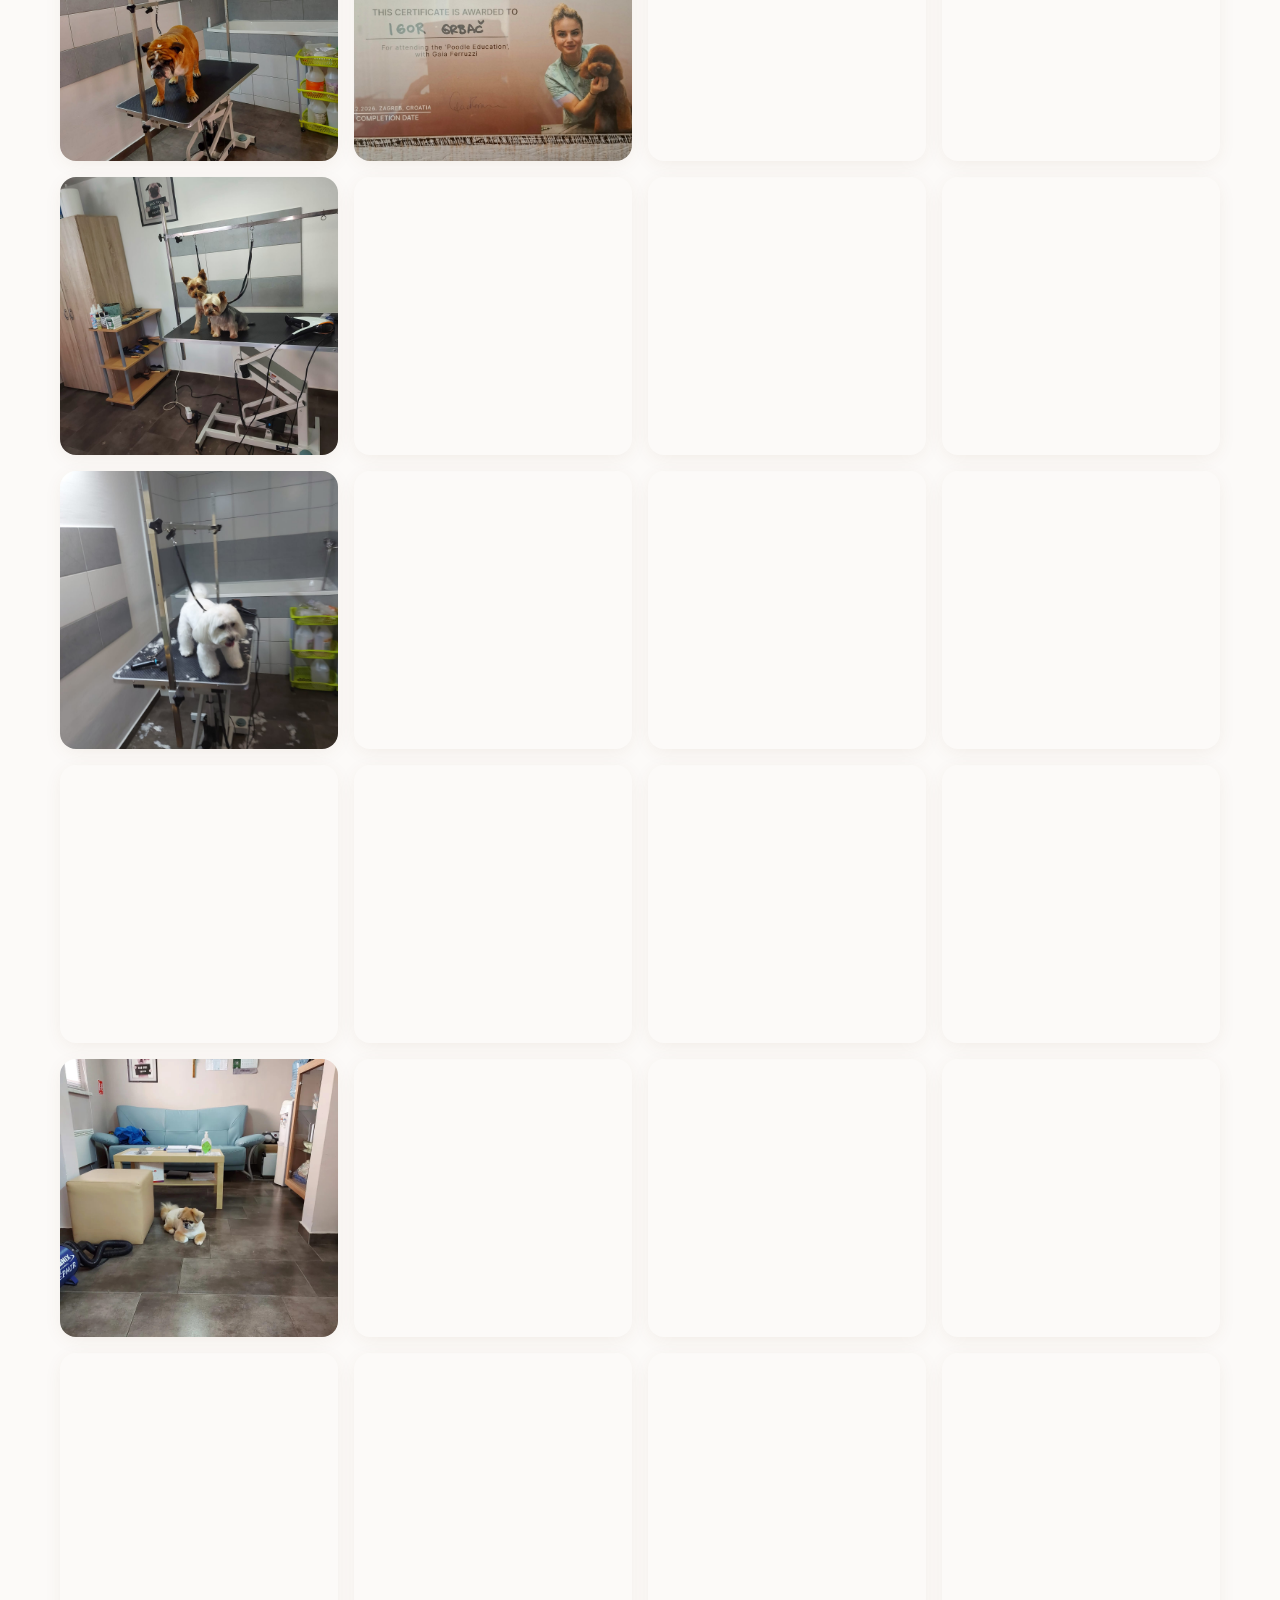
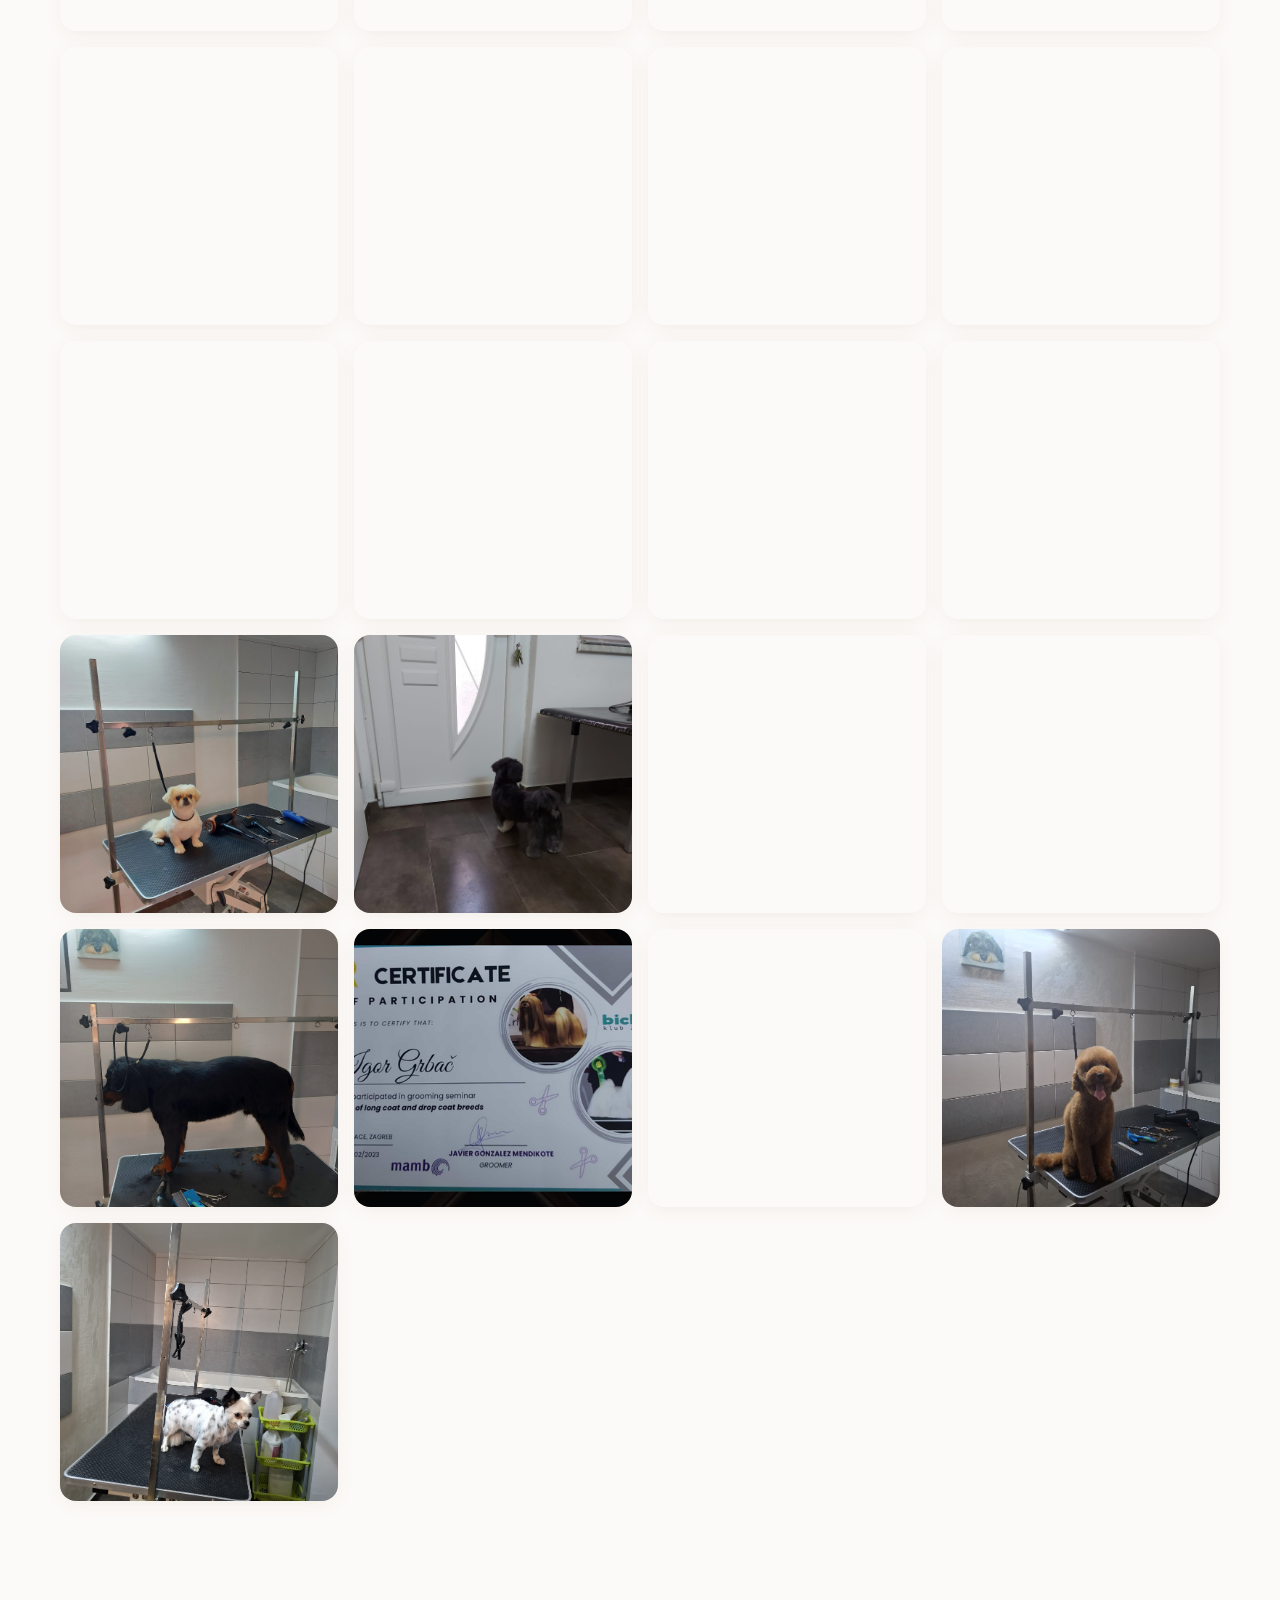
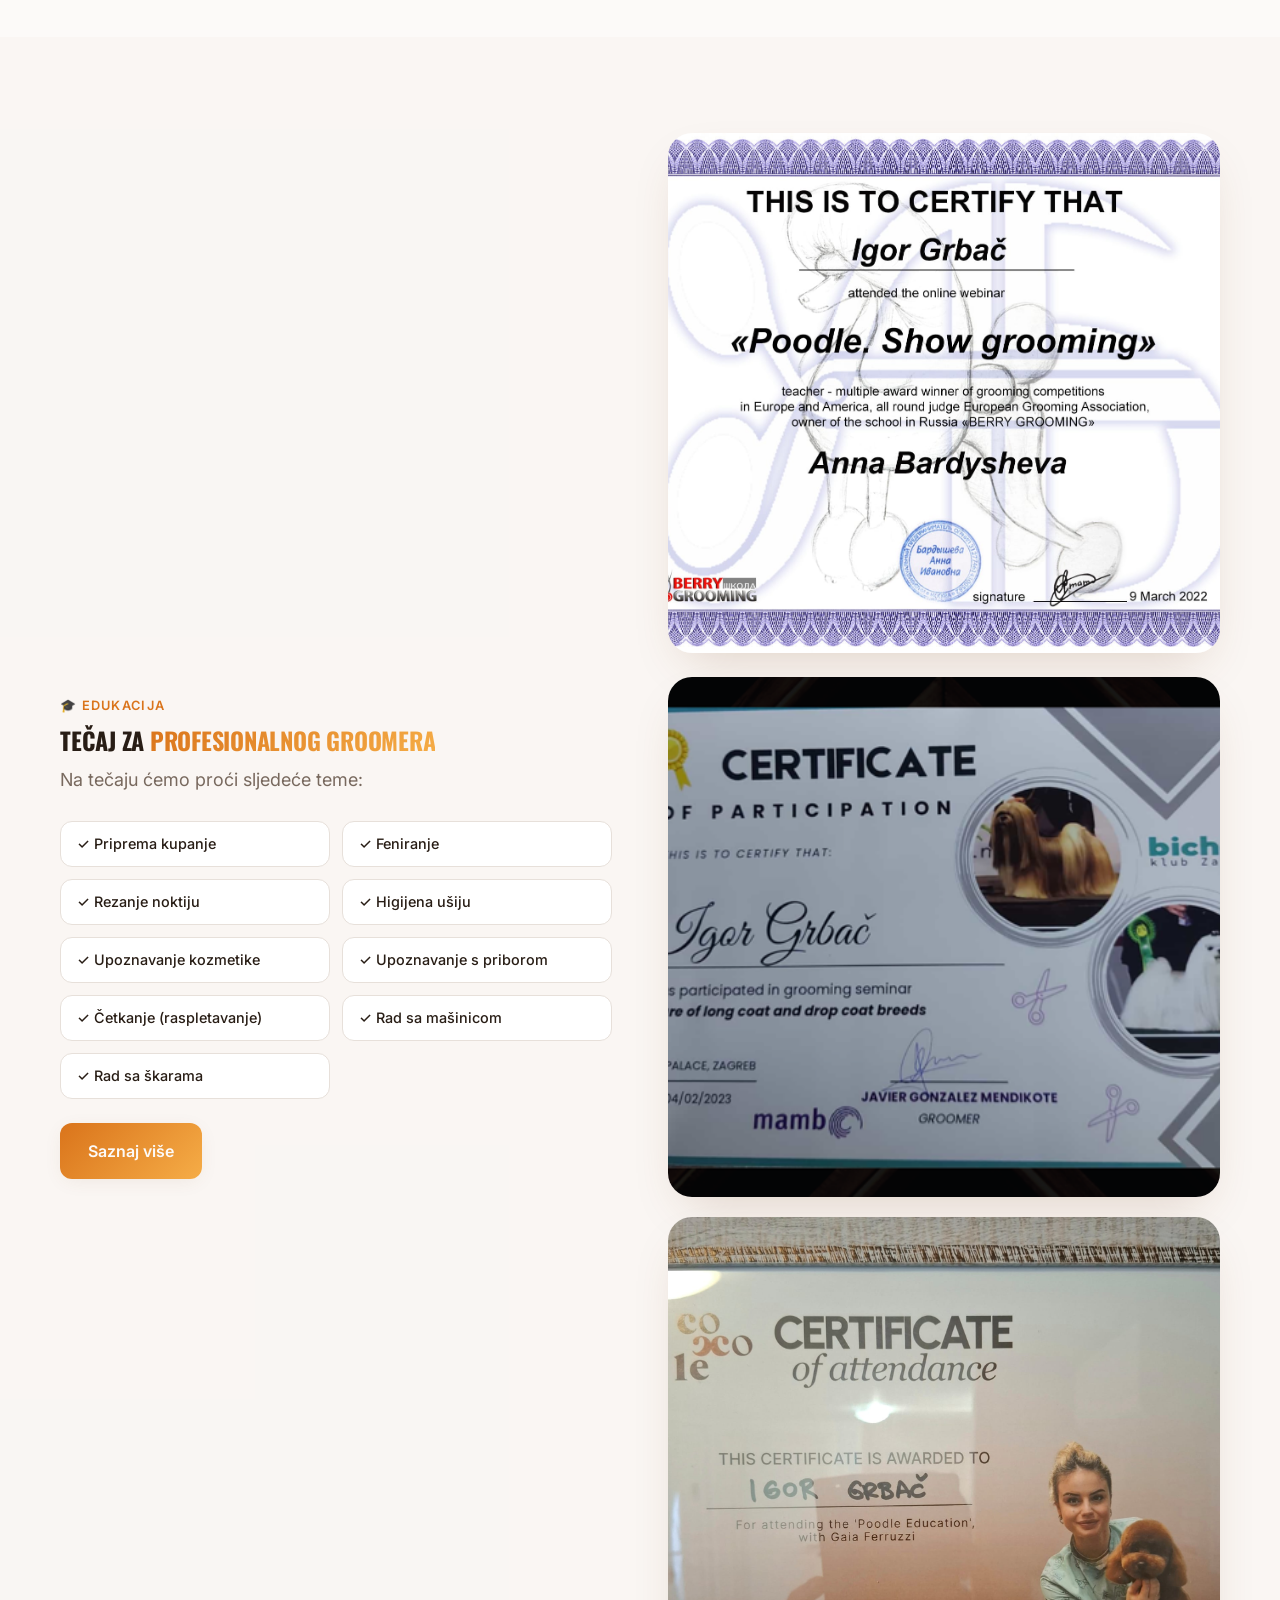
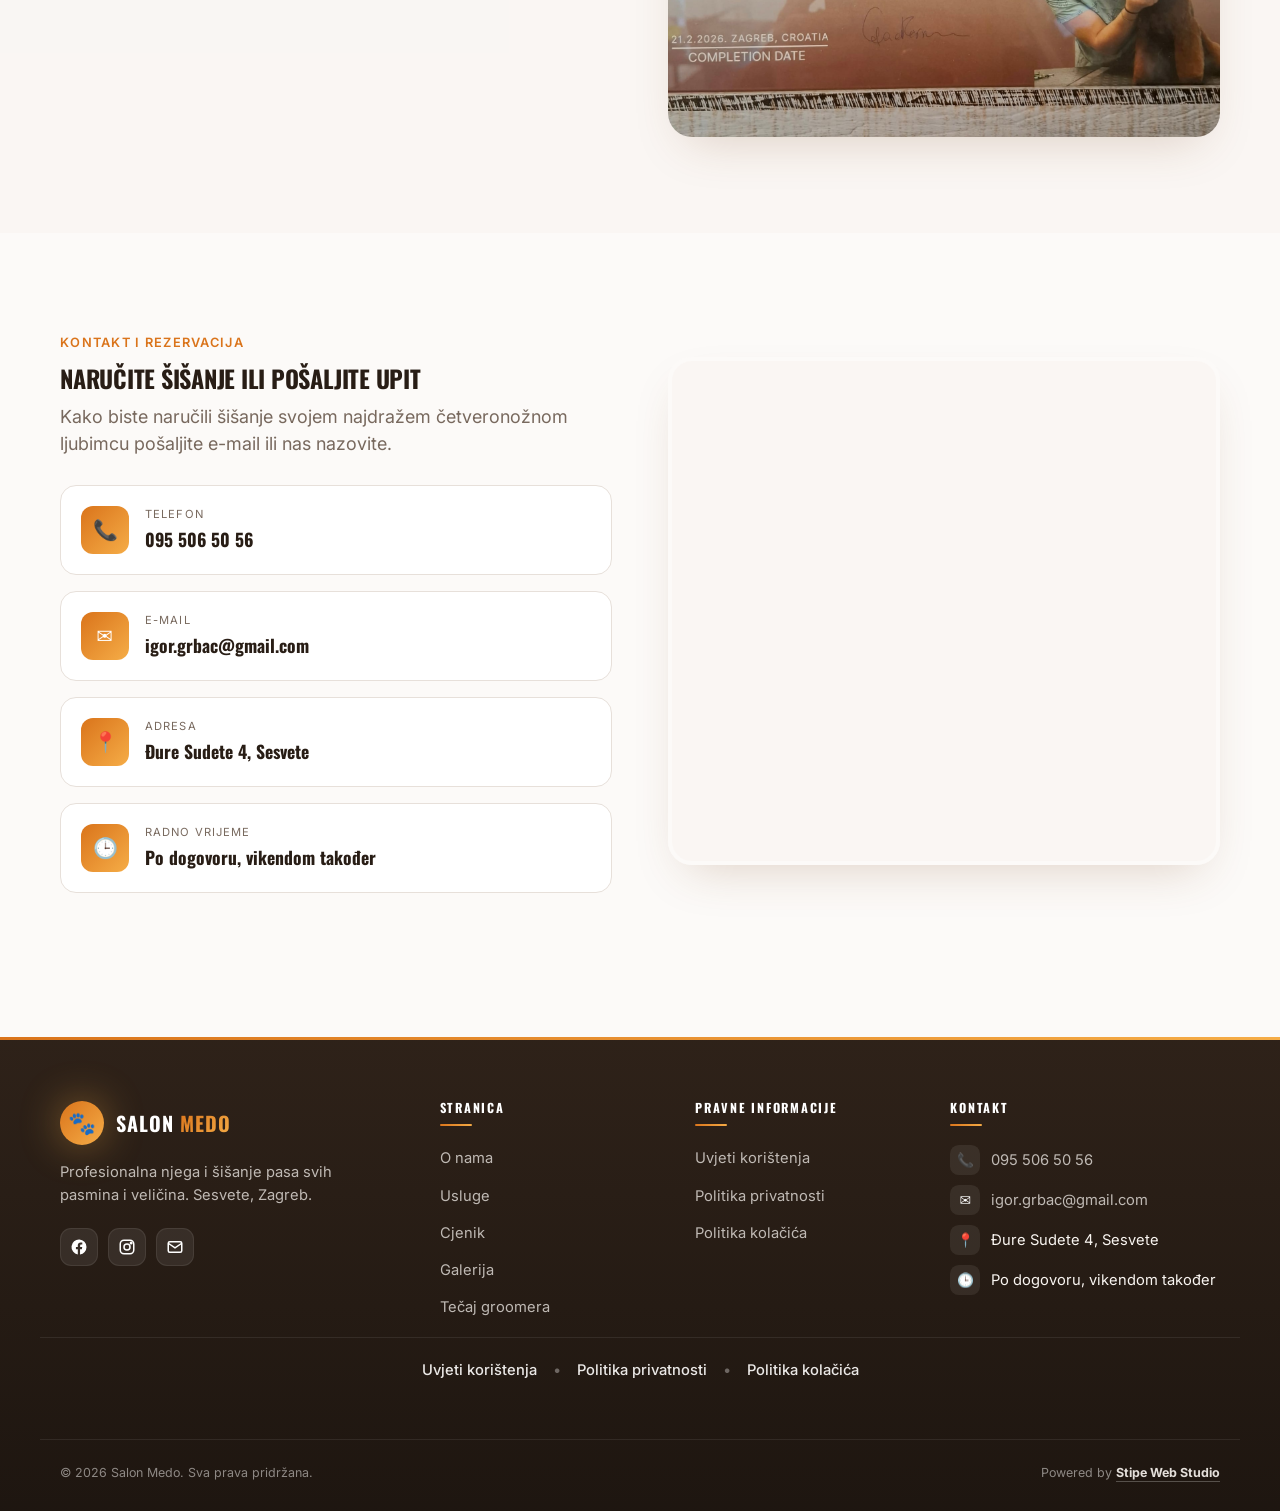
==== commit 4db30e32: "promjena" ====
--- a/index.html
+++ b/index.html
@@ -229,7 +229,7 @@
             <span class="price-letter">M</span>
             <div>
               <h3 class="price-size">Srednji psi</h3>
-              <p class="price-note">10 – 20 kg</p>
+              <p class="price-note">10 – 15 kg</p>
             </div>
           </header>
           <div class="price-from">
@@ -240,8 +240,8 @@
             <li><span>Kupanje srednjih kratkodlakih pasa</span><b>35 €</b></li>
             <li><span>Šišanje srednji psi</span><b>35 €</b></li>
             <li><span>Kupanje srednjih dugodlakih pasa</span><b>40 €</b></li>
-            <li><span>Kompletan tretman srednjih pasa 10-20kg</span><b>40 €</b></li>
-            <li class="hl"><span>Kompletan tretaman srednjih pasa dugodlakih 10-20kg</span><b>50 €</b></li>
+            <li><span>Kompletan tretman srednjih pasa 10-15kg</span><b>40 €</b></li>
+            <li class="hl"><span>Kompletan tretaman srednjih pasa dugodlakih 10-15kg</span><b>50 €</b></li>
           </ul>
           <a href="#kontakt" class="btn btn-primary btn-block">Rezerviraj</a>
         </article>
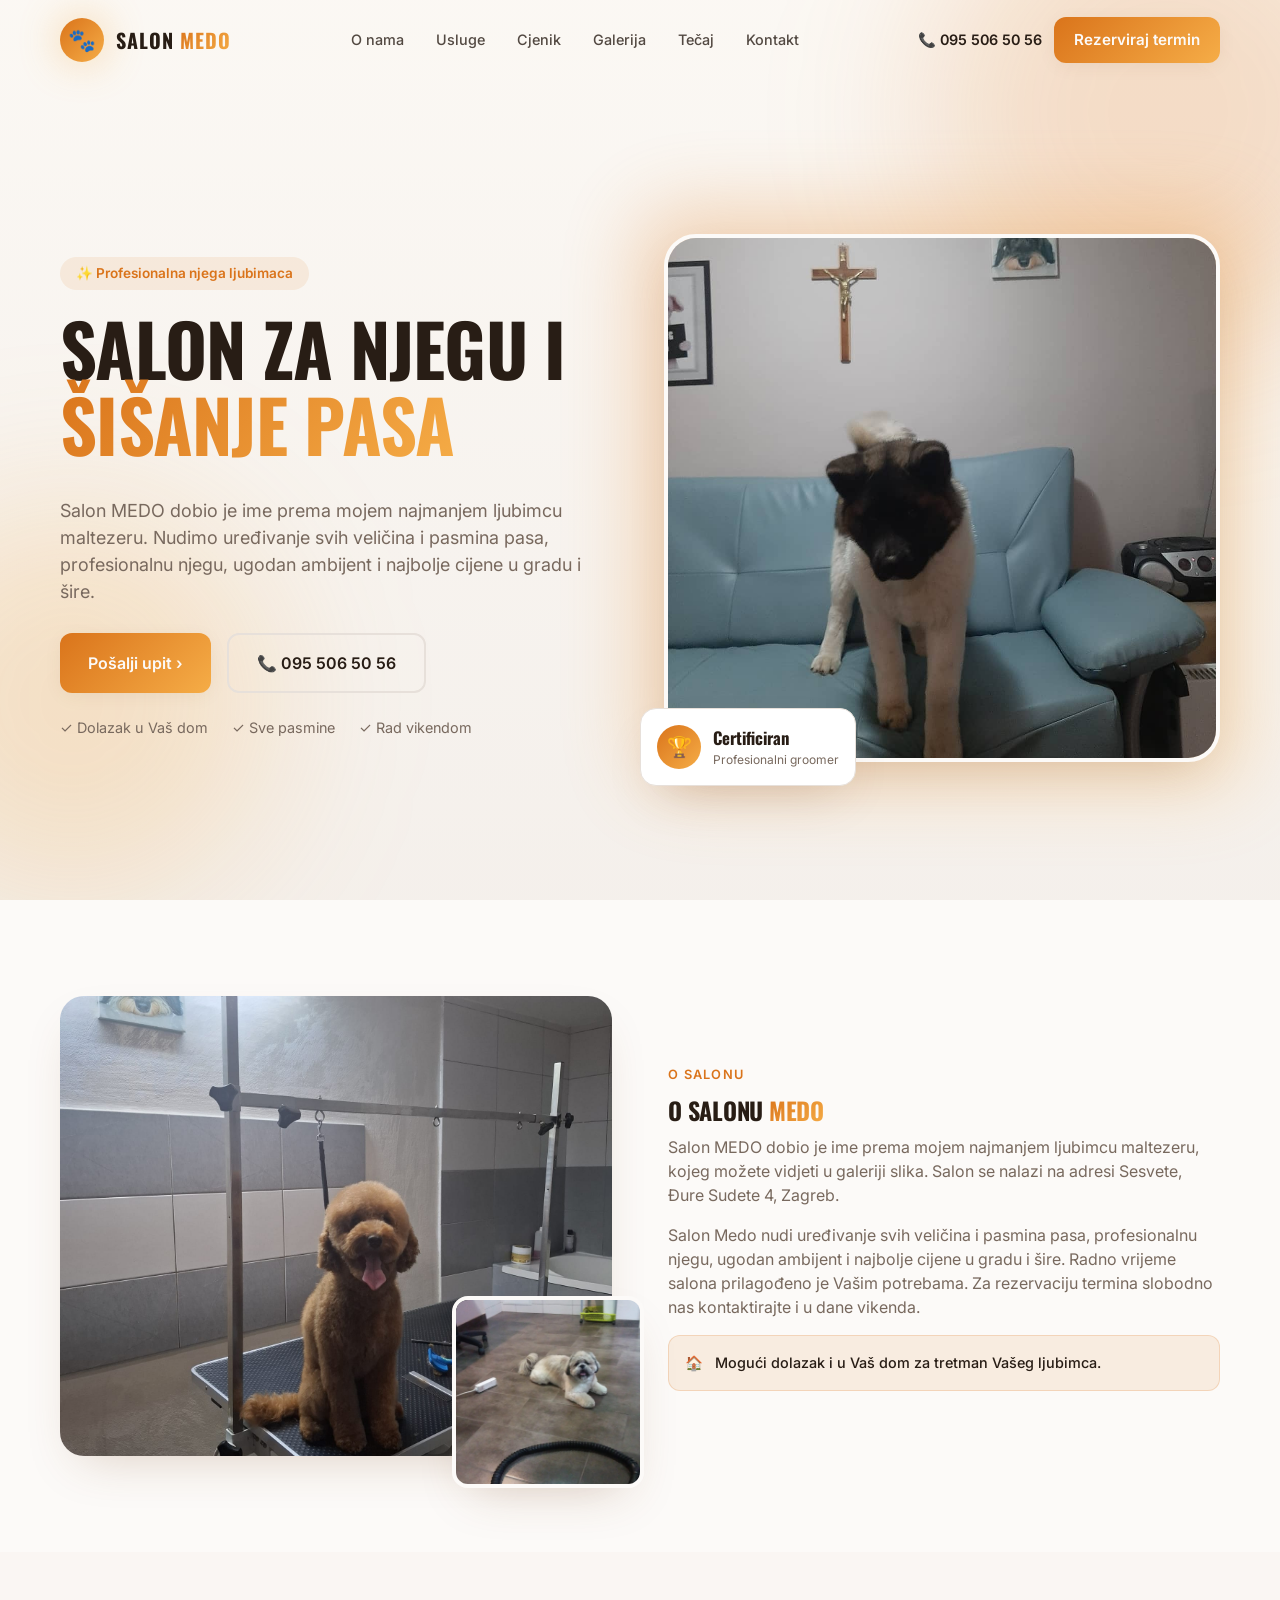
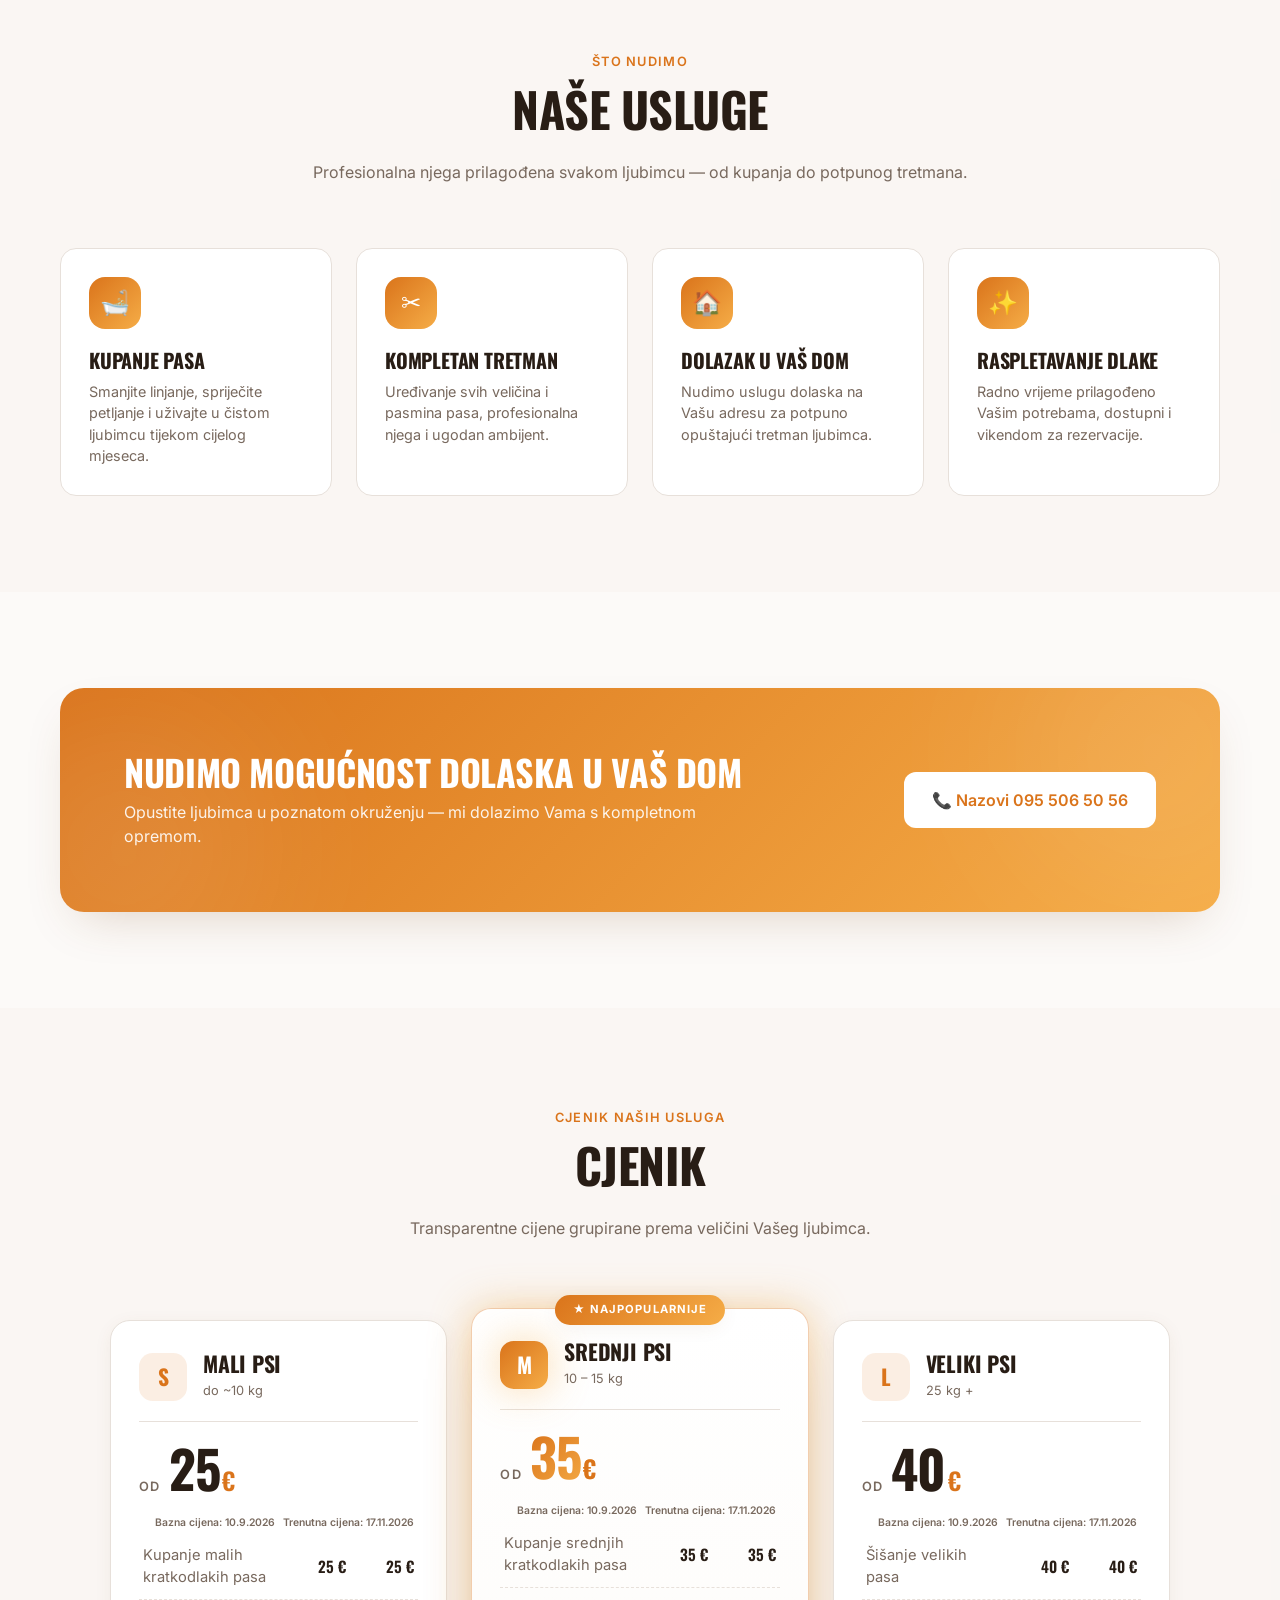
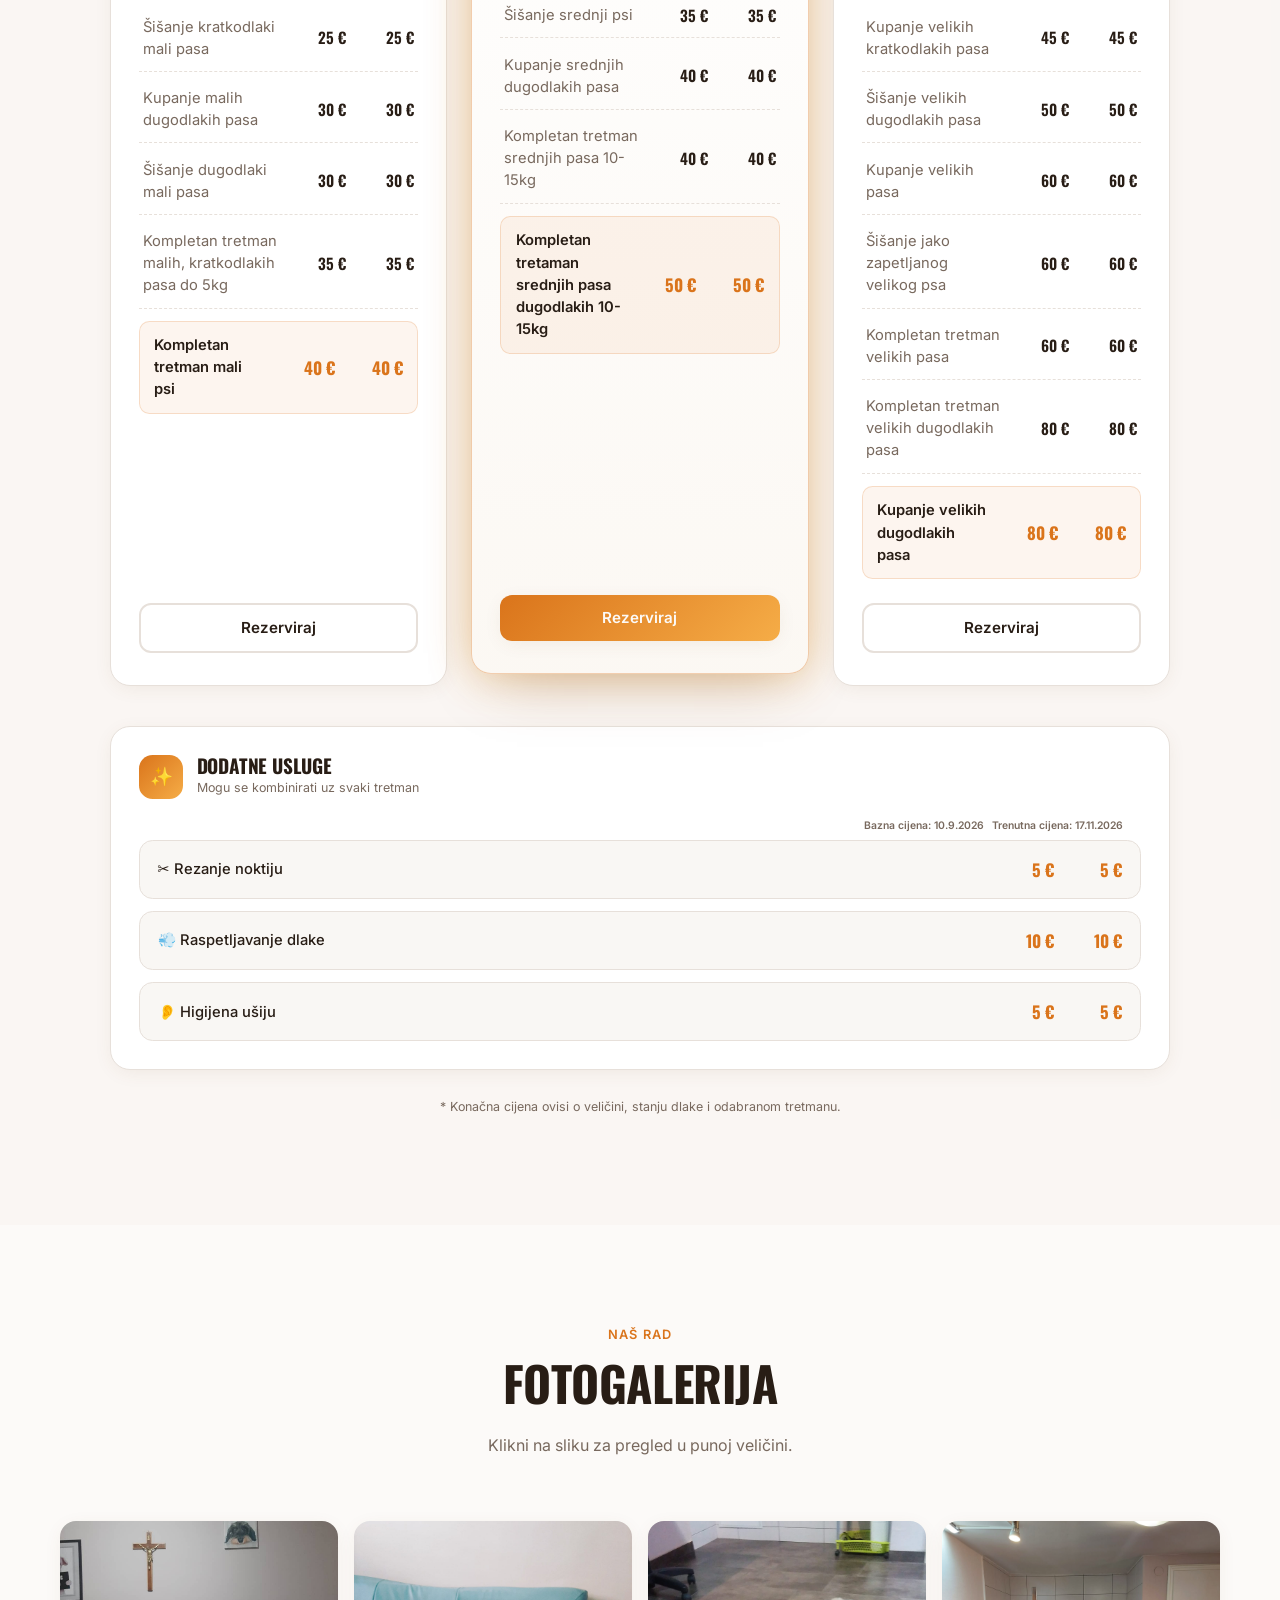
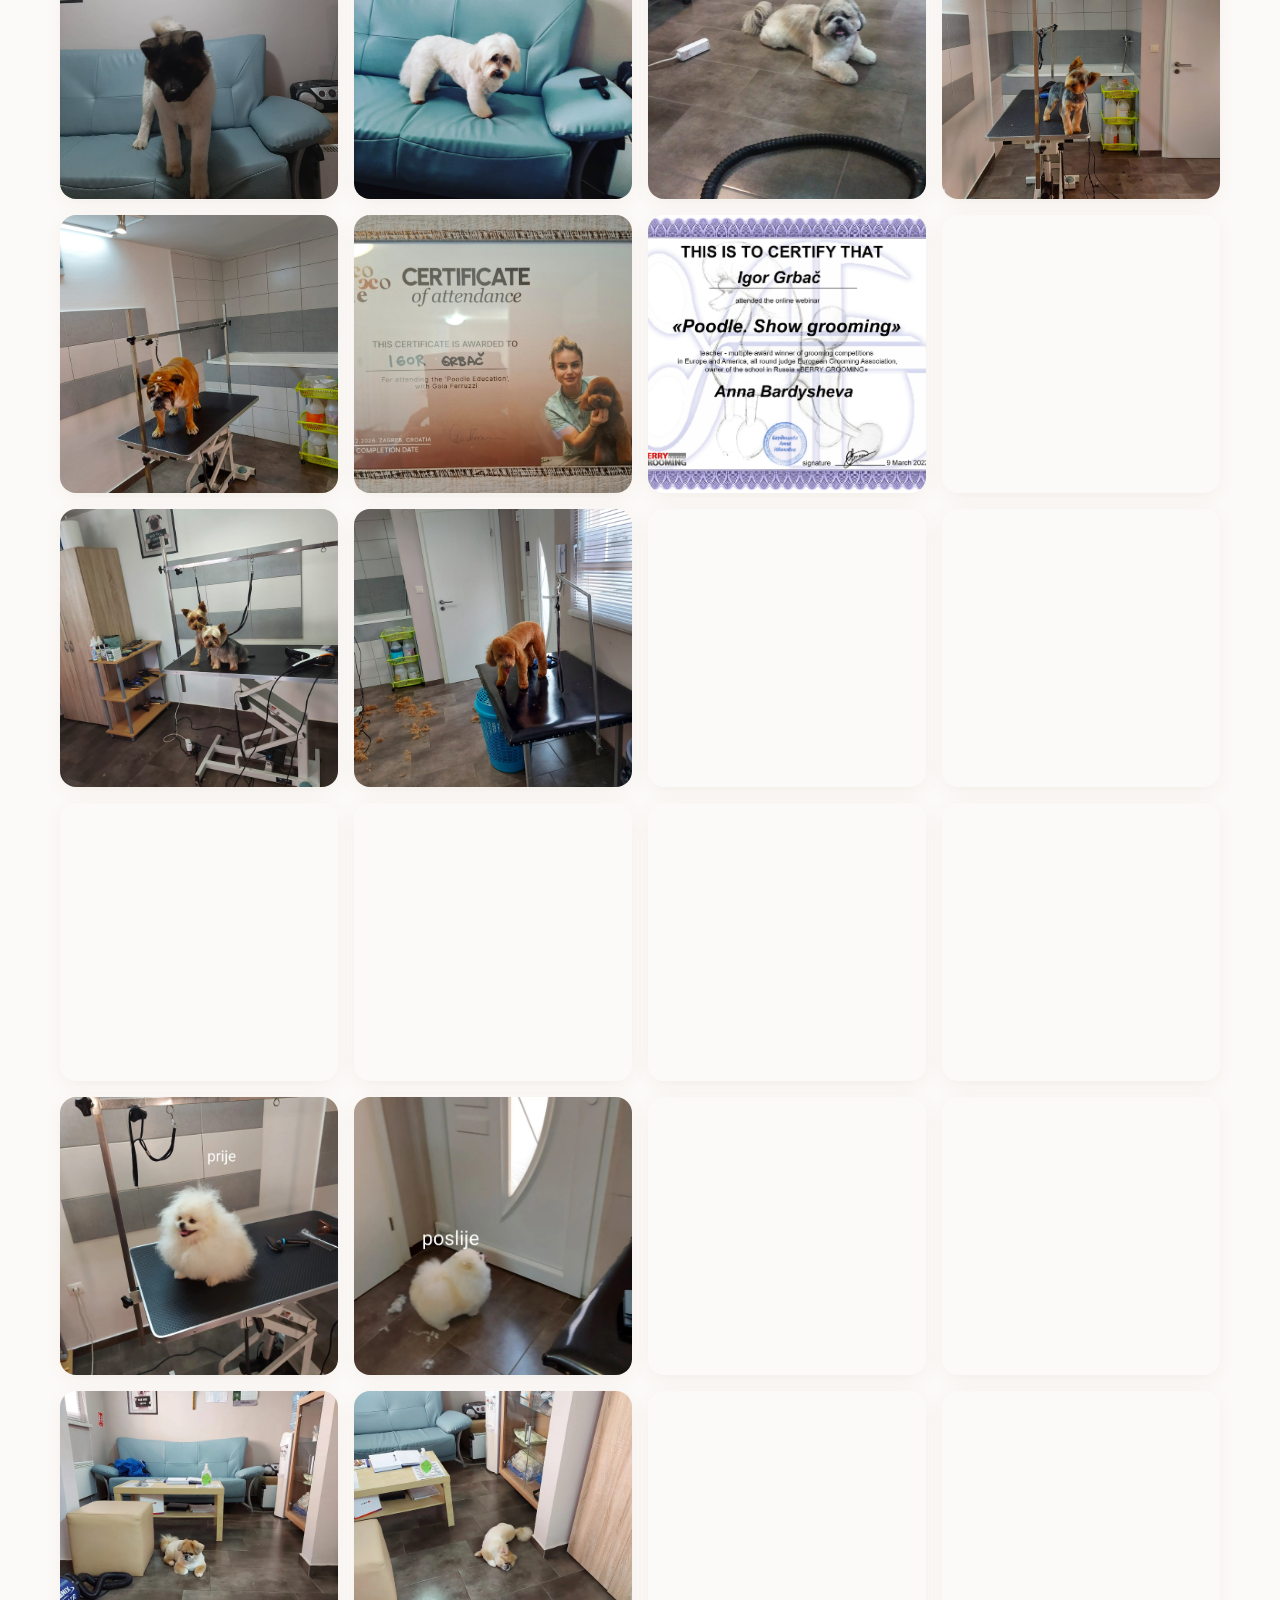
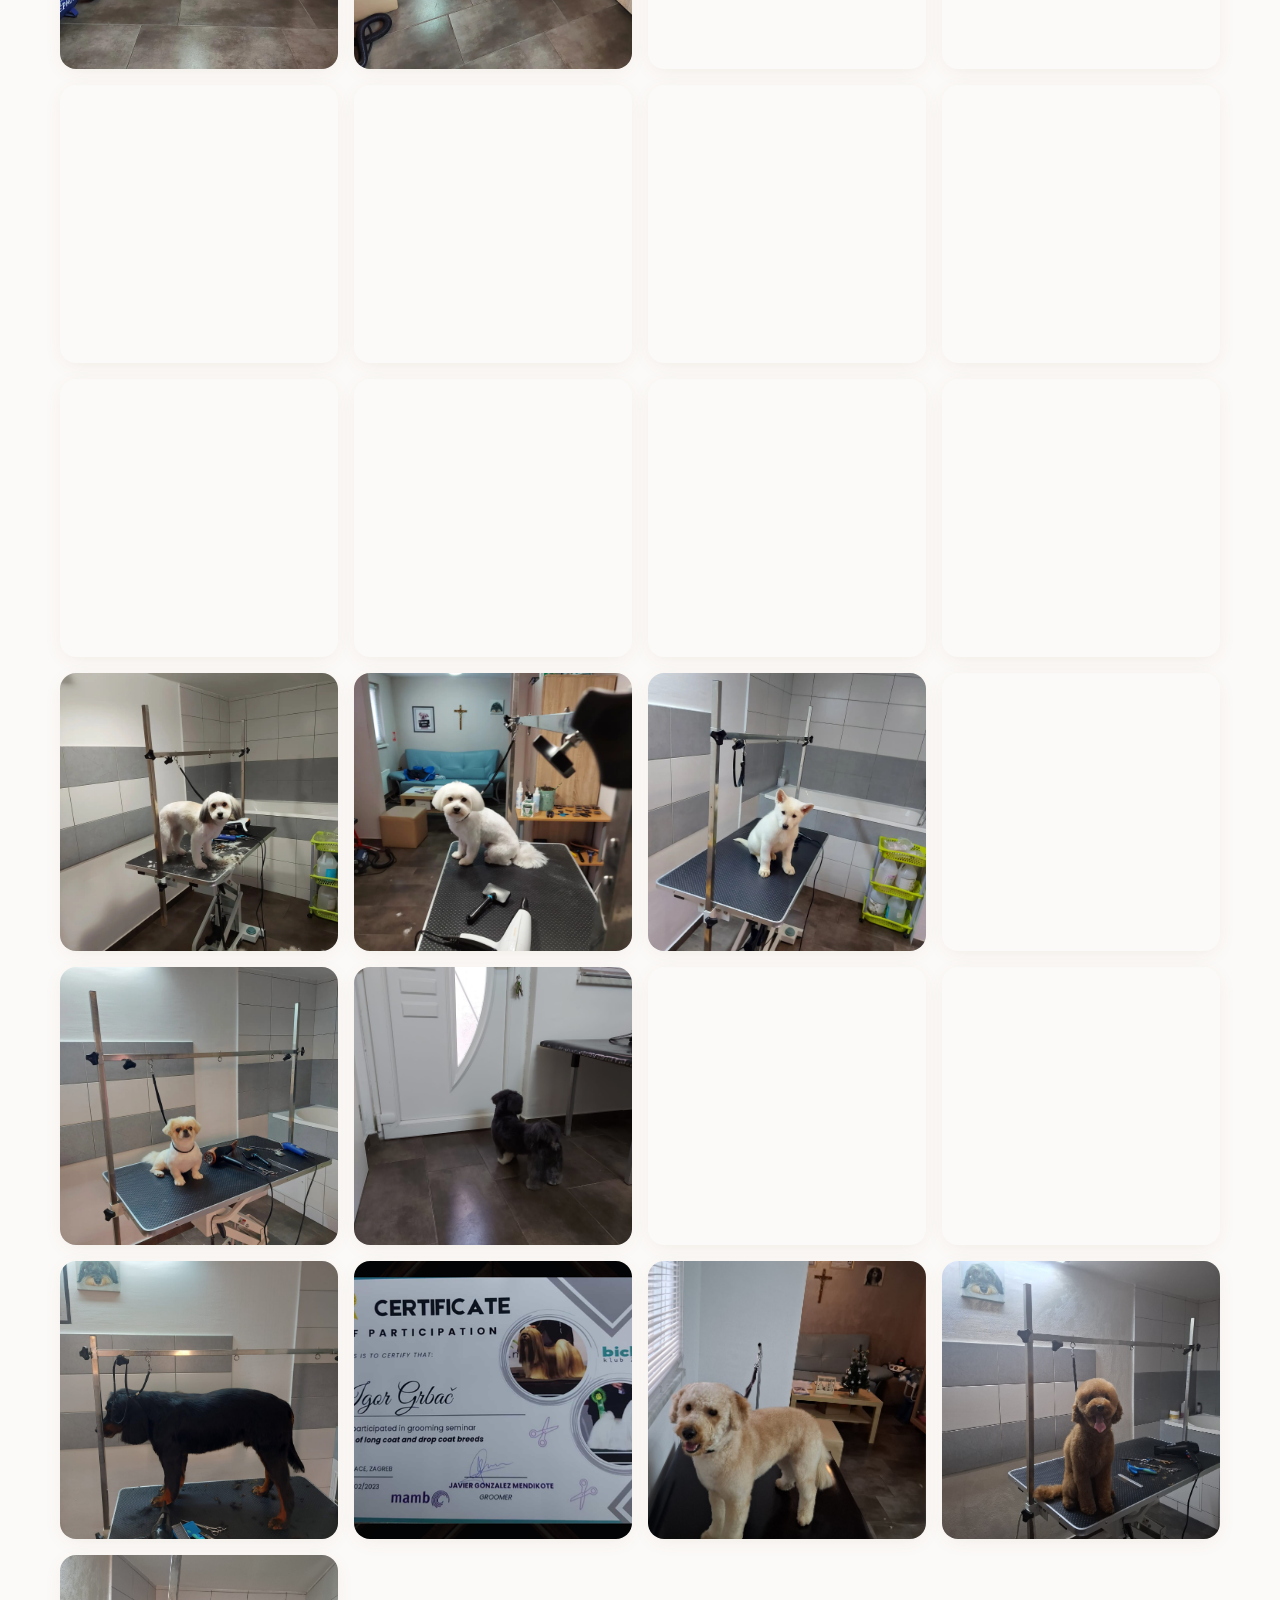
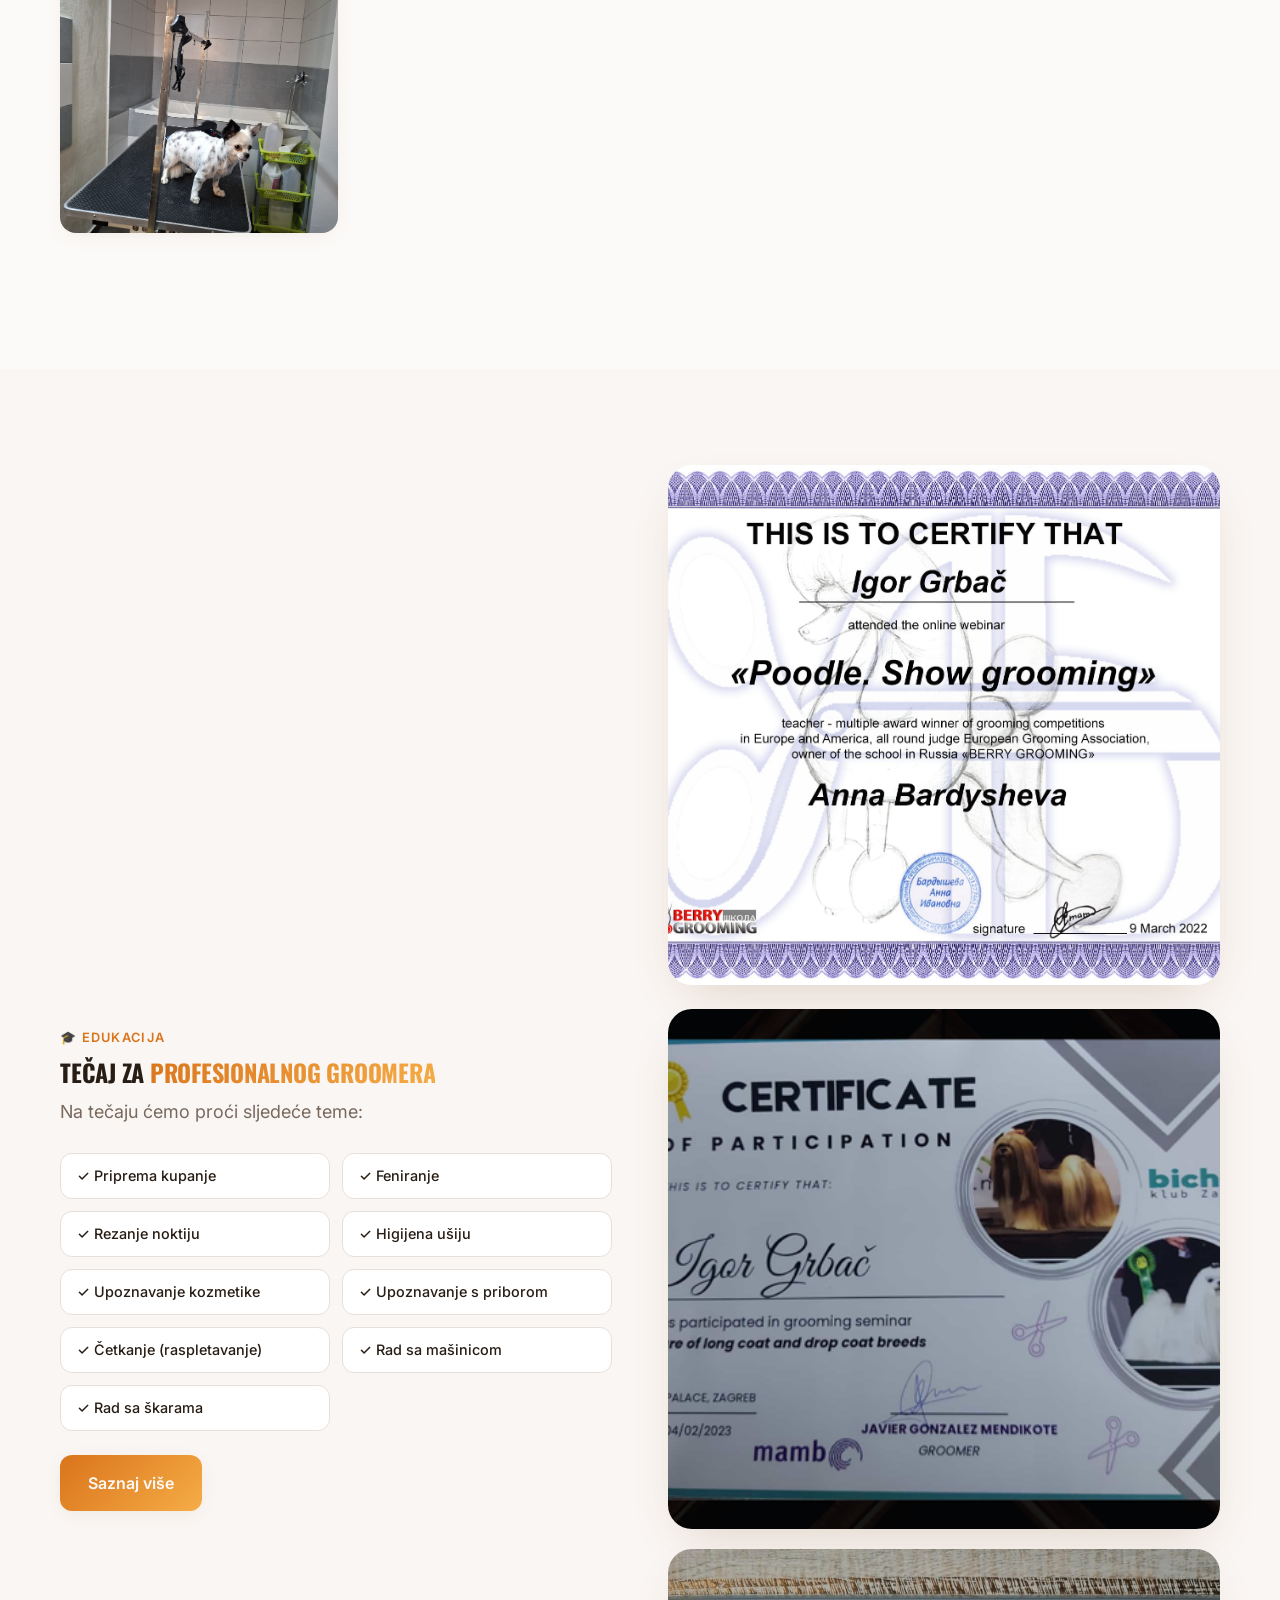
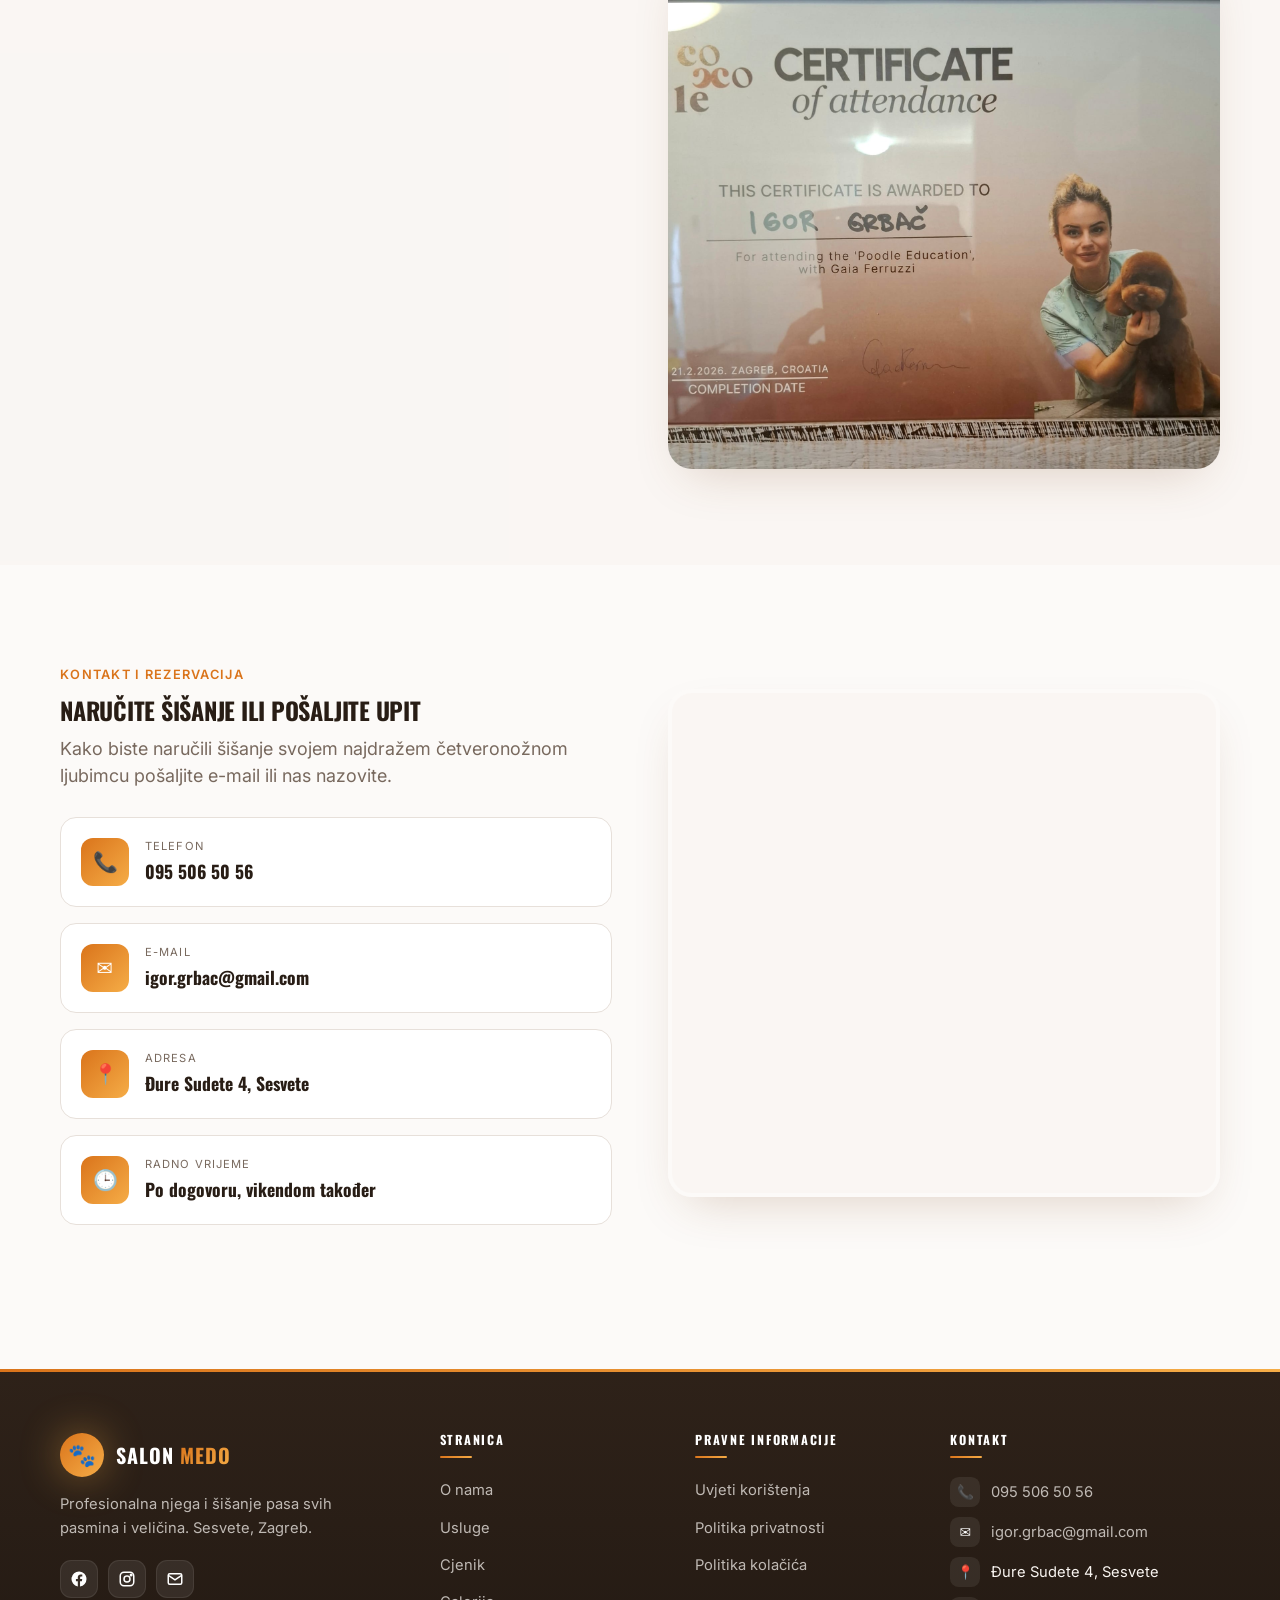
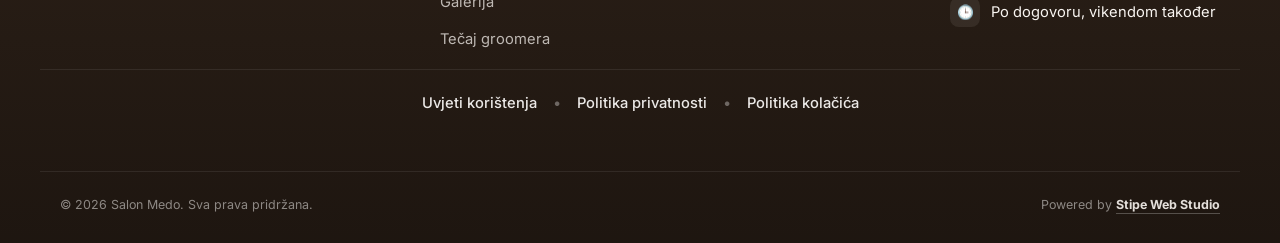
==== commit 3ce5b4ca: "promjena" ====
--- a/index.html
+++ b/index.html
@@ -35,6 +35,7 @@
   />
   <meta name="twitter:image" content="./public-images/IMG-20230127-WA0032.jpg" />
   <link rel="stylesheet" href="./assets/site.css" />
+  <link rel="stylesheet" href="./assets/pricing.css" />
   <script type="application/ld+json">
     {
       "@context": "https://schema.org",
@@ -212,13 +213,18 @@
             <span>od</span>
             <strong>25<small>€</small></strong>
           </div>
+          <div class="price-columns">
+            <span></span>
+            <span>Bazna cijena: 10.9.2026</span>
+            <span>Trenutna cijena: 17.11.2026</span>
+          </div>
           <ul class="price-list">
-            <li><span>Kupanje malih kratkodlakih pasa</span><b>25€</b></li>
-            <li><span>Šišanje kratkodlaki mali pasa</span><b>25 €</b></li>
-            <li><span>Kupanje malih dugodlakih pasa</span><b >30 €</b></li>
-            <li><span>Šišanje dugodlaki mali pasa</span><b>30 €</b></li>
-            <li><span>Kompletan tretman malih, kratkodlakih pasa do 5kg</span><b>35€</b></li>
-            <li class="hl"><span>Kompletan tretman mali psi</span><b>40 €</b></li>
+            <li><span>Kupanje malih kratkodlakih pasa</span><b>25 €</b><b>25 €</b></li>
+            <li><span>Šišanje kratkodlaki mali pasa</span><b>25 €</b><b>25 €</b></li>
+            <li><span>Kupanje malih dugodlakih pasa</span><b>30 €</b><b>30 €</b></li>
+            <li><span>Šišanje dugodlaki mali pasa</span><b>30 €</b><b>30 €</b></li>
+            <li><span>Kompletan tretman malih, kratkodlakih pasa do 5kg</span><b>35 €</b><b>35 €</b></li>
+            <li class="hl"><span>Kompletan tretman mali psi</span><b>40 €</b><b>40 €</b></li>
           </ul>
           <a href="#kontakt" class="btn btn-outline btn-block">Rezerviraj</a>
         </article>
@@ -236,12 +242,17 @@
             <span>od</span>
             <strong>35<small>€</small></strong>
           </div>
+          <div class="price-columns">
+            <span></span>
+            <span>Bazna cijena: 10.9.2026</span>
+            <span>Trenutna cijena: 17.11.2026</span>
+          </div>
           <ul class="price-list">
-            <li><span>Kupanje srednjih kratkodlakih pasa</span><b>35 €</b></li>
-            <li><span>Šišanje srednji psi</span><b>35 €</b></li>
-            <li><span>Kupanje srednjih dugodlakih pasa</span><b>40 €</b></li>
-            <li><span>Kompletan tretman srednjih pasa 10-15kg</span><b>40 €</b></li>
-            <li class="hl"><span>Kompletan tretaman srednjih pasa dugodlakih 10-15kg</span><b>50 €</b></li>
+            <li><span>Kupanje srednjih kratkodlakih pasa</span><b>35 €</b><b>35 €</b></li>
+            <li><span>Šišanje srednji psi</span><b>35 €</b><b>35 €</b></li>
+            <li><span>Kupanje srednjih dugodlakih pasa</span><b>40 €</b><b>40 €</b></li>
+            <li><span>Kompletan tretman srednjih pasa 10-15kg</span><b>40 €</b><b>40 €</b></li>
+            <li class="hl"><span>Kompletan tretaman srednjih pasa dugodlakih 10-15kg</span><b>50 €</b><b>50 €</b></li>
           </ul>
           <a href="#kontakt" class="btn btn-primary btn-block">Rezerviraj</a>
         </article>
@@ -258,15 +269,20 @@
             <span>od</span>
             <strong>40<small>€</small></strong>
           </div>
+          <div class="price-columns">
+            <span></span>
+            <span>Bazna cijena: 10.9.2026</span>
+            <span>Trenutna cijena: 17.11.2026</span>
+          </div>
           <ul class="price-list">
-            <li><span>Šišanje velikih pasa</span><b>40 €</b></li>
-            <li><span>Kupanje velikih kratkodlakih pasa</span><b>45 €</b></li>
-            <li><span>Šišanje velikih dugodlakih pasa</span><b>50 €</b></li>
-            <li><span>Kupanje velikih pasa</span><b>60 €</b></li>
-            <li><span>Šišanje jako zapetljanog velikog psa</span><b>60 €</b></li>
-            <li><span>Kompletan tretman velikih pasa</span><b>60€</b></li>
-            <li><span>Kompletan tretman velikih dugodlakih pasa</span><b>80 €</b></li>
-            <li class="hl"><span>Kupanje velikih dugodlakih pasa</span><b>80 €</b></li>
+            <li><span>Šišanje velikih pasa</span><b>40 €</b><b>40 €</b></li>
+            <li><span>Kupanje velikih kratkodlakih pasa</span><b>45 €</b><b>45 €</b></li>
+            <li><span>Šišanje velikih dugodlakih pasa</span><b>50 €</b><b>50 €</b></li>
+            <li><span>Kupanje velikih pasa</span><b>60 €</b><b>60 €</b></li>
+            <li><span>Šišanje jako zapetljanog velikog psa</span><b>60 €</b><b>60 €</b></li>
+            <li><span>Kompletan tretman velikih pasa</span><b>60 €</b><b>60 €</b></li>
+            <li><span>Kompletan tretman velikih dugodlakih pasa</span><b>80 €</b><b>80 €</b></li>
+            <li class="hl"><span>Kupanje velikih dugodlakih pasa</span><b>80 €</b><b>80 €</b></li>
           </ul>
           <a href="#kontakt" class="btn btn-outline btn-block">Rezerviraj</a>
         </article>
@@ -280,10 +296,15 @@
             <p>Mogu se kombinirati uz svaki tretman</p>
           </div>
         </div>
+        <div class="extras-columns">
+          <span></span>
+          <span>Bazna cijena: 10.9.2026</span>
+          <span>Trenutna cijena: 17.11.2026</span>
+        </div>
         <div class="extras-grid">
-          <div class="extra"><span>✂️ Rezanje noktiju</span><b>5 €</b></div>
-          <div class="extra"><span>💨 Raspetljavanje dlake</span><b>10 €</b></div>
-          <div class="extra"><span>👂 Higijena ušiju</span><b>5 €</b></div>
+          <div class="extra"><span>✂️ Rezanje noktiju</span><b>5 €</b><b>5 €</b></div>
+          <div class="extra"><span>💨 Raspetljavanje dlake</span><b>10 €</b><b>10 €</b></div>
+          <div class="extra"><span>👂 Higijena ušiju</span><b>5 €</b><b>5 €</b></div>
         </div>
       </div>
       <p class="note-fine">* Konačna cijena ovisi o veličini, stanju dlake i odabranom tretmanu.</p>
--- a/assets/pricing.css
+++ b/assets/pricing.css
@@ -0,0 +1,57 @@
+.price-columns,
+.price-list li {
+  display: grid;
+  grid-template-columns: minmax(0, 1fr) repeat(2, minmax(3.75rem, auto));
+  column-gap: 0.5rem;
+}
+
+.price-columns {
+  align-items: end;
+  margin: 0 0 0.25rem;
+  padding: 0 0.25rem;
+  color: var(--muted);
+  font-size: 0.65rem;
+  font-weight: 600;
+  line-height: 1.25;
+  text-align: right;
+}
+
+.price-list li {
+  align-items: center;
+  justify-content: initial;
+}
+
+.price-list li b {
+  text-align: right;
+}
+
+.extras-columns,
+.extra {
+  display: grid;
+  grid-template-columns: minmax(0, 1fr) repeat(2, minmax(3.75rem, auto));
+  column-gap: 0.5rem;
+}
+
+.extras-columns {
+  align-items: end;
+  margin: 0 0 0.5rem;
+  padding: 0 1.1rem;
+  color: var(--muted);
+  font-size: 0.65rem;
+  font-weight: 600;
+  line-height: 1.25;
+  text-align: right;
+}
+
+.extras-grid {
+  grid-template-columns: 1fr;
+}
+
+.extra {
+  align-items: center;
+  justify-content: initial;
+}
+
+.extra b {
+  text-align: right;
+}
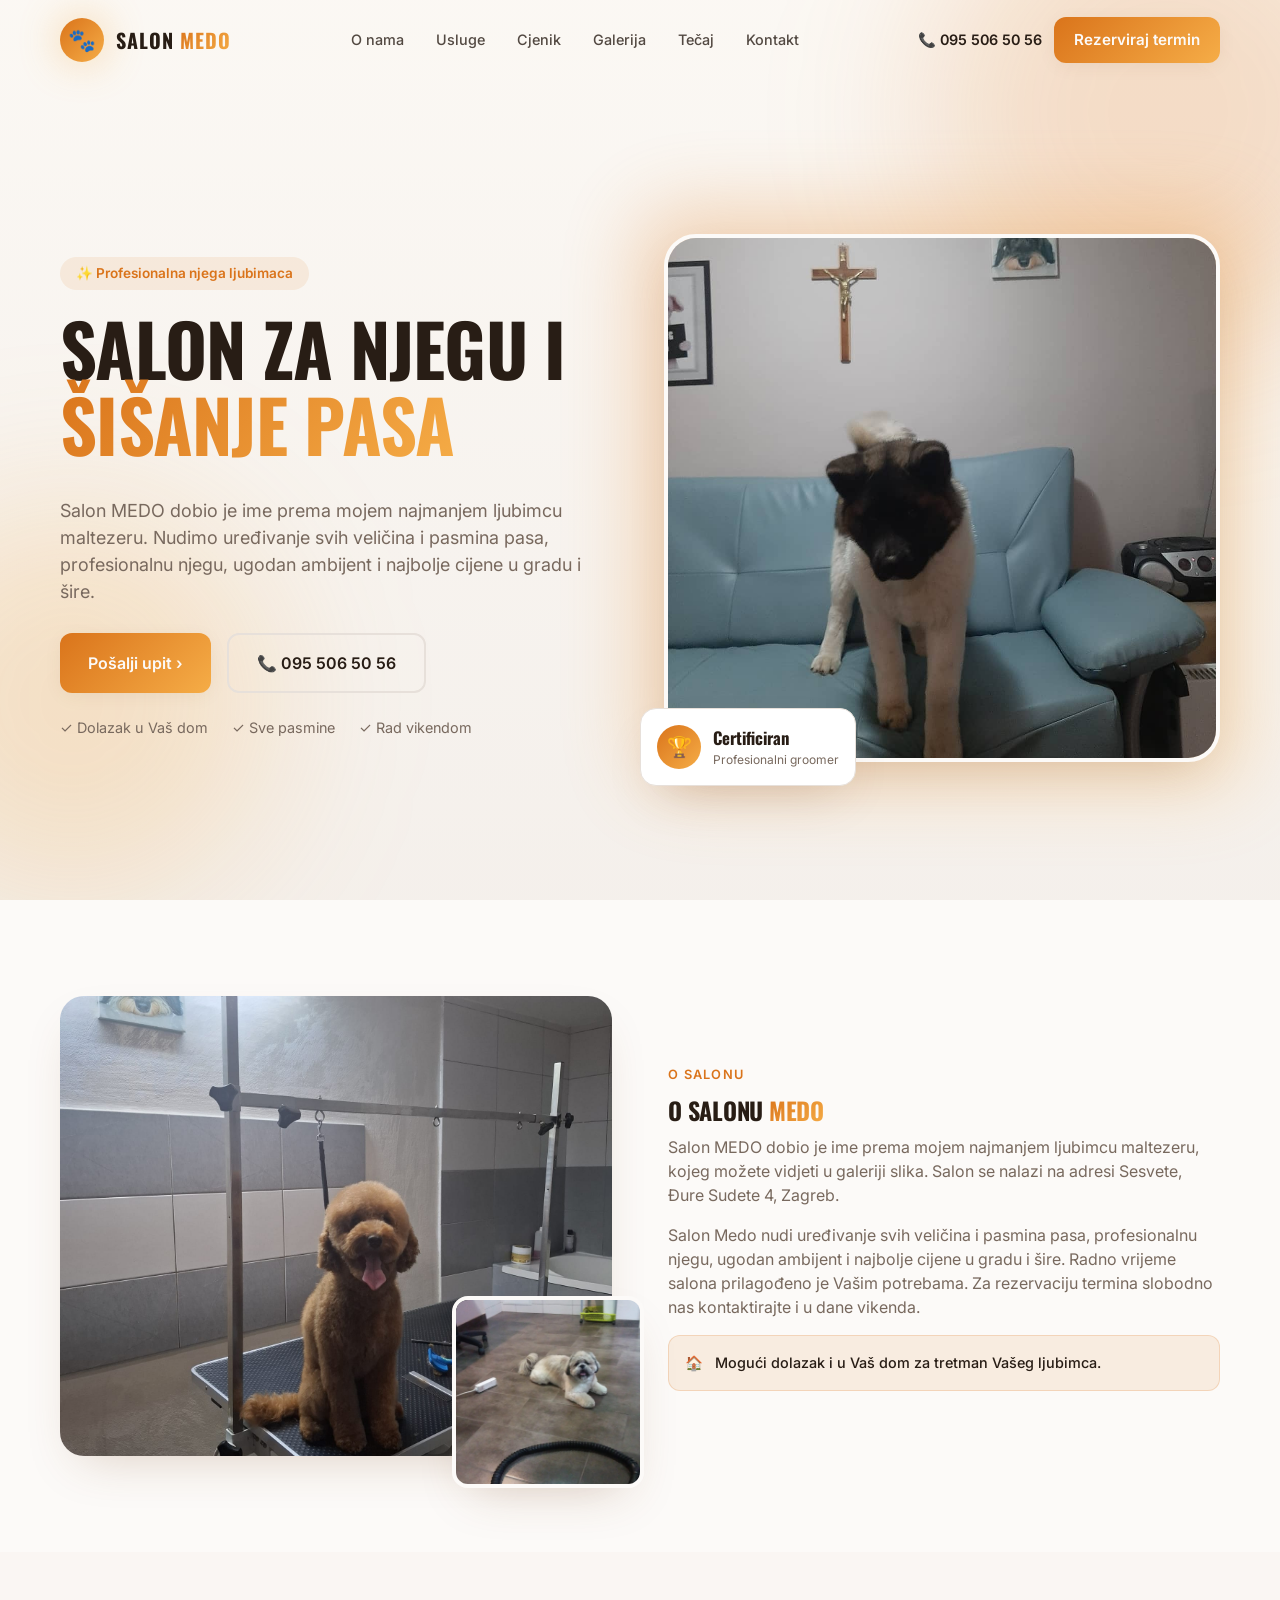
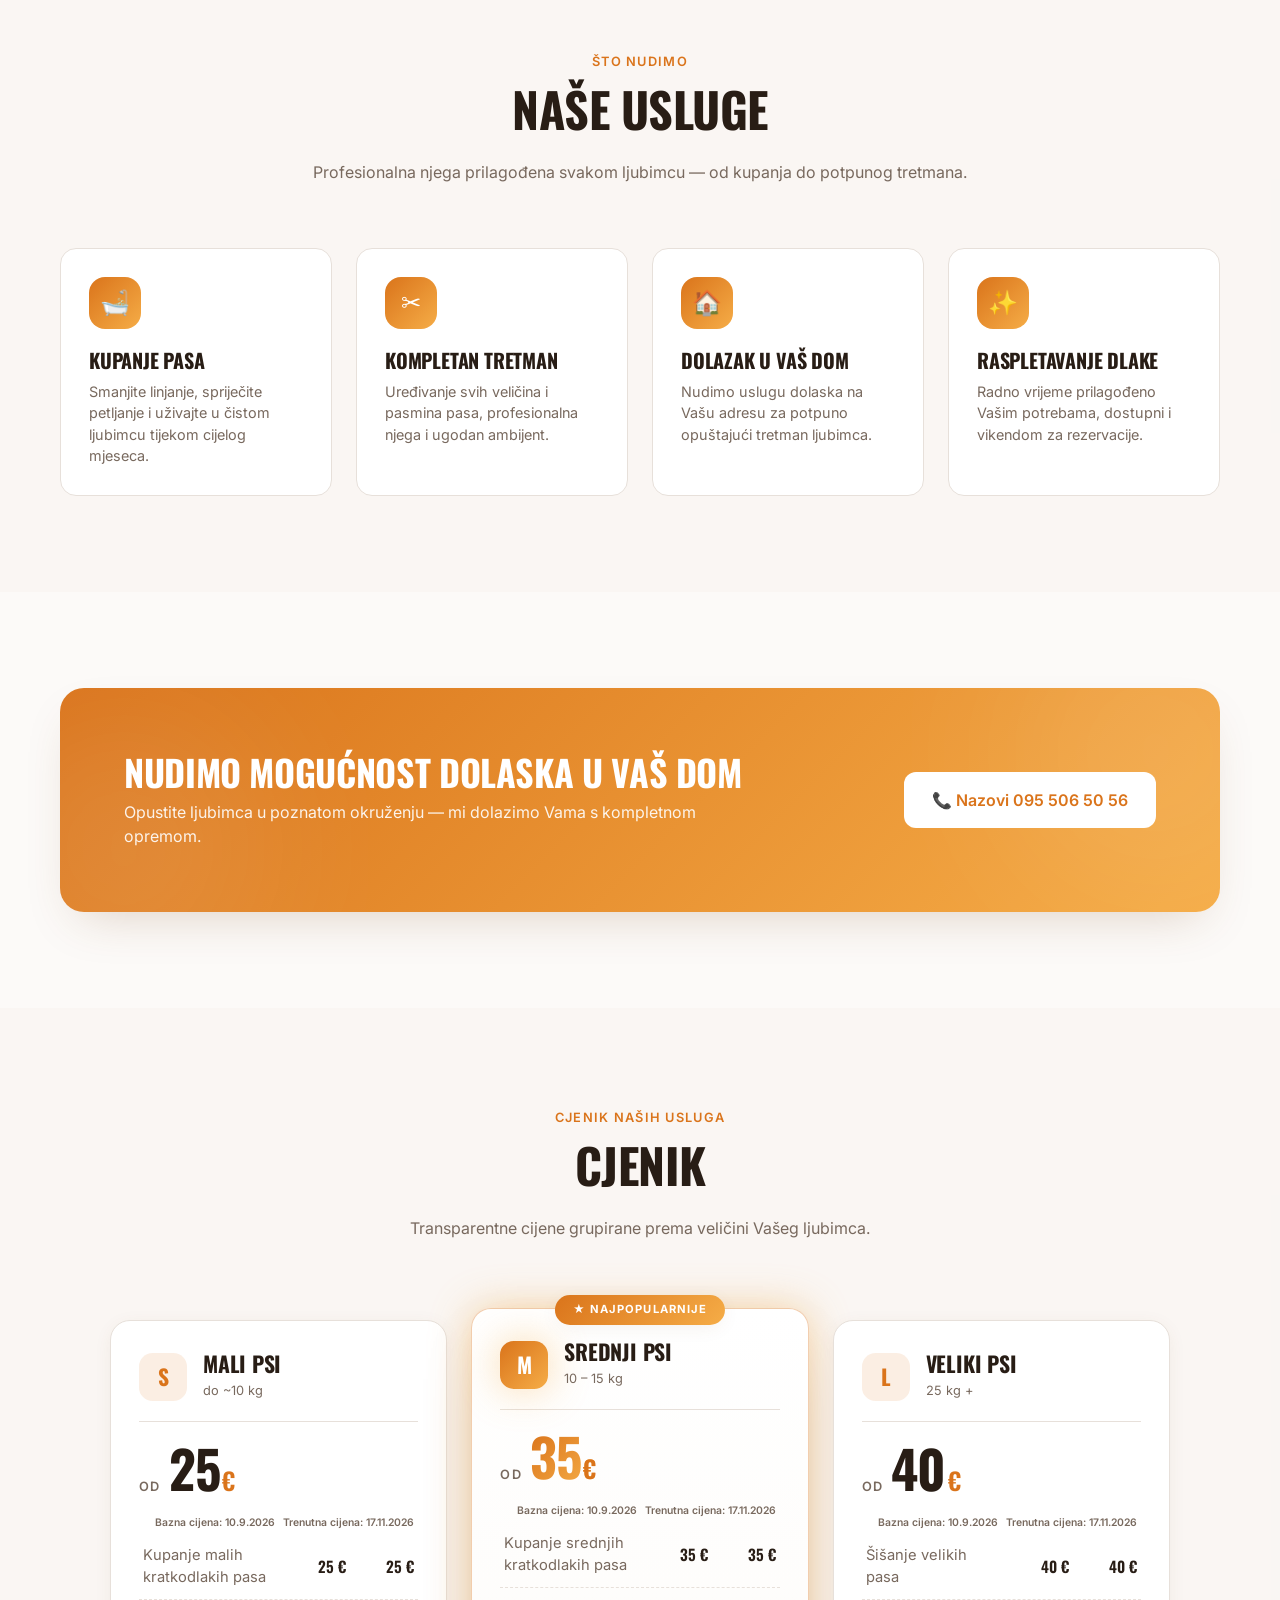
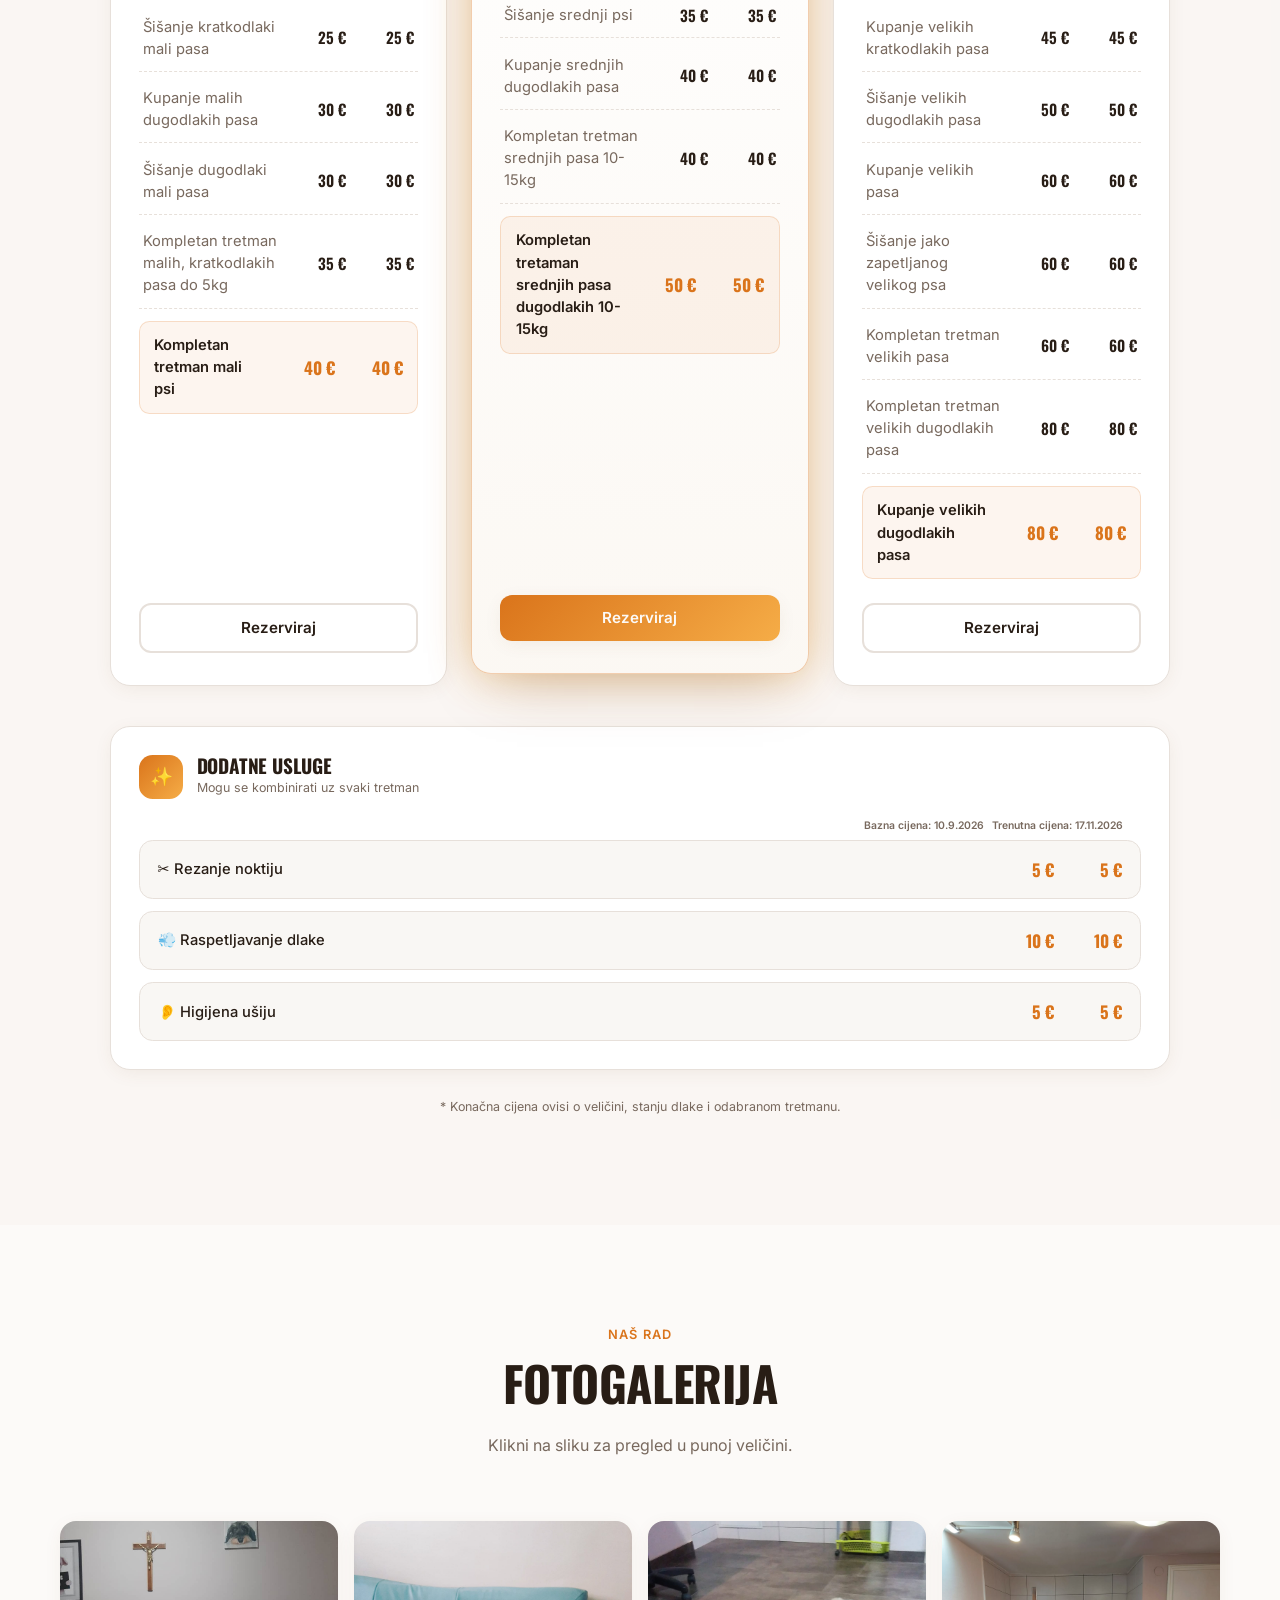
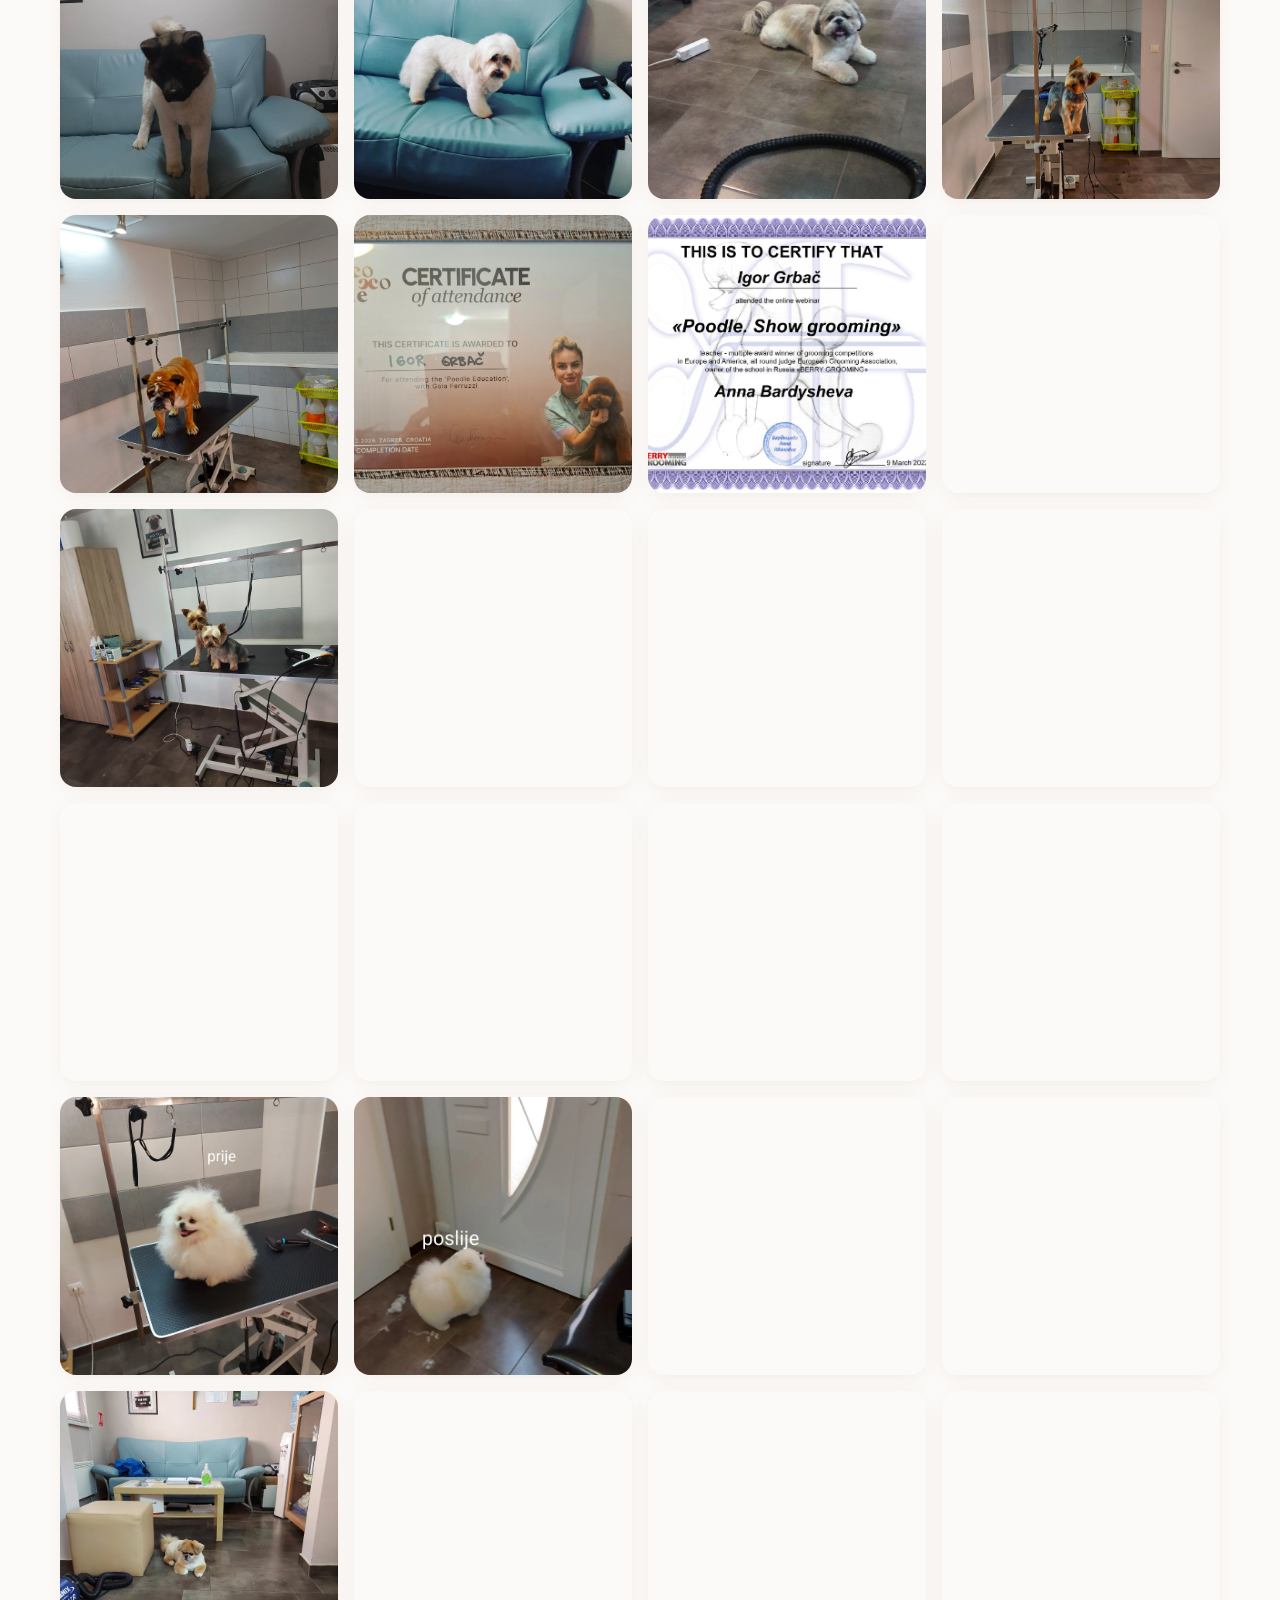
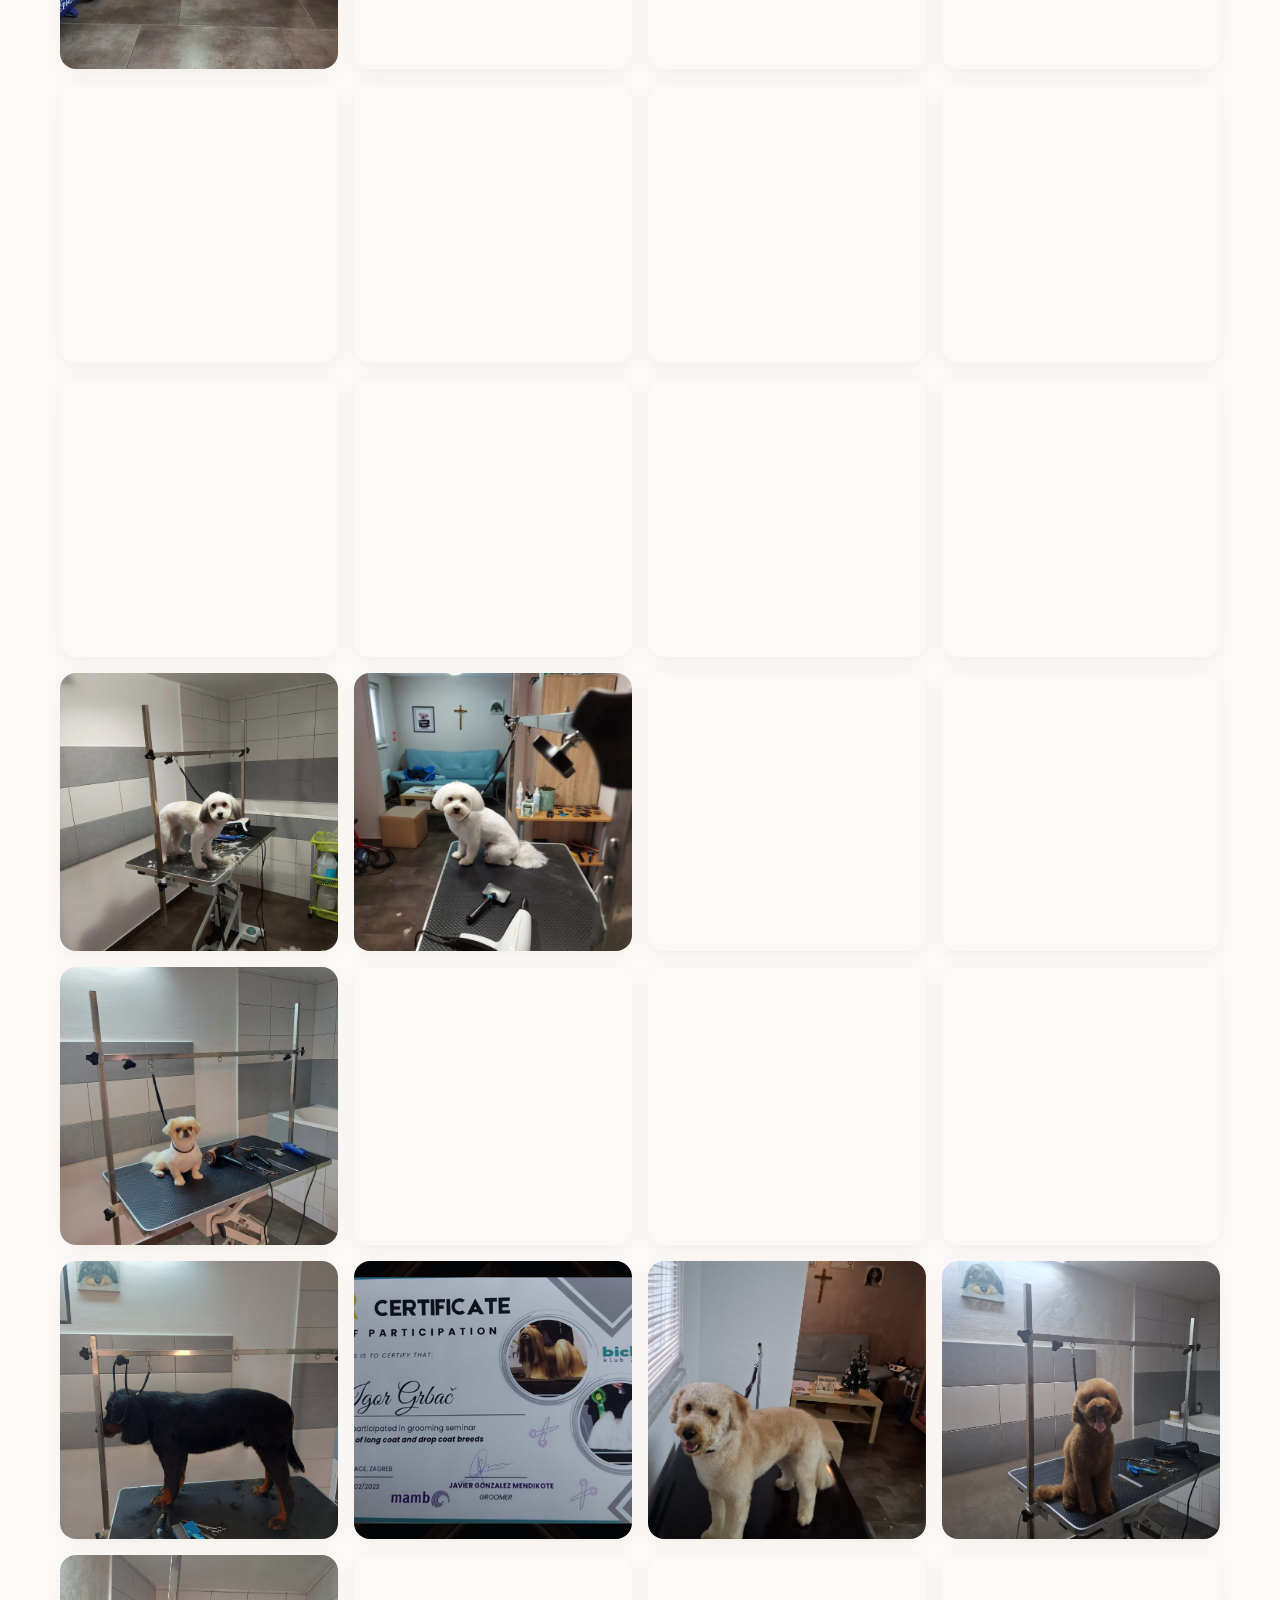
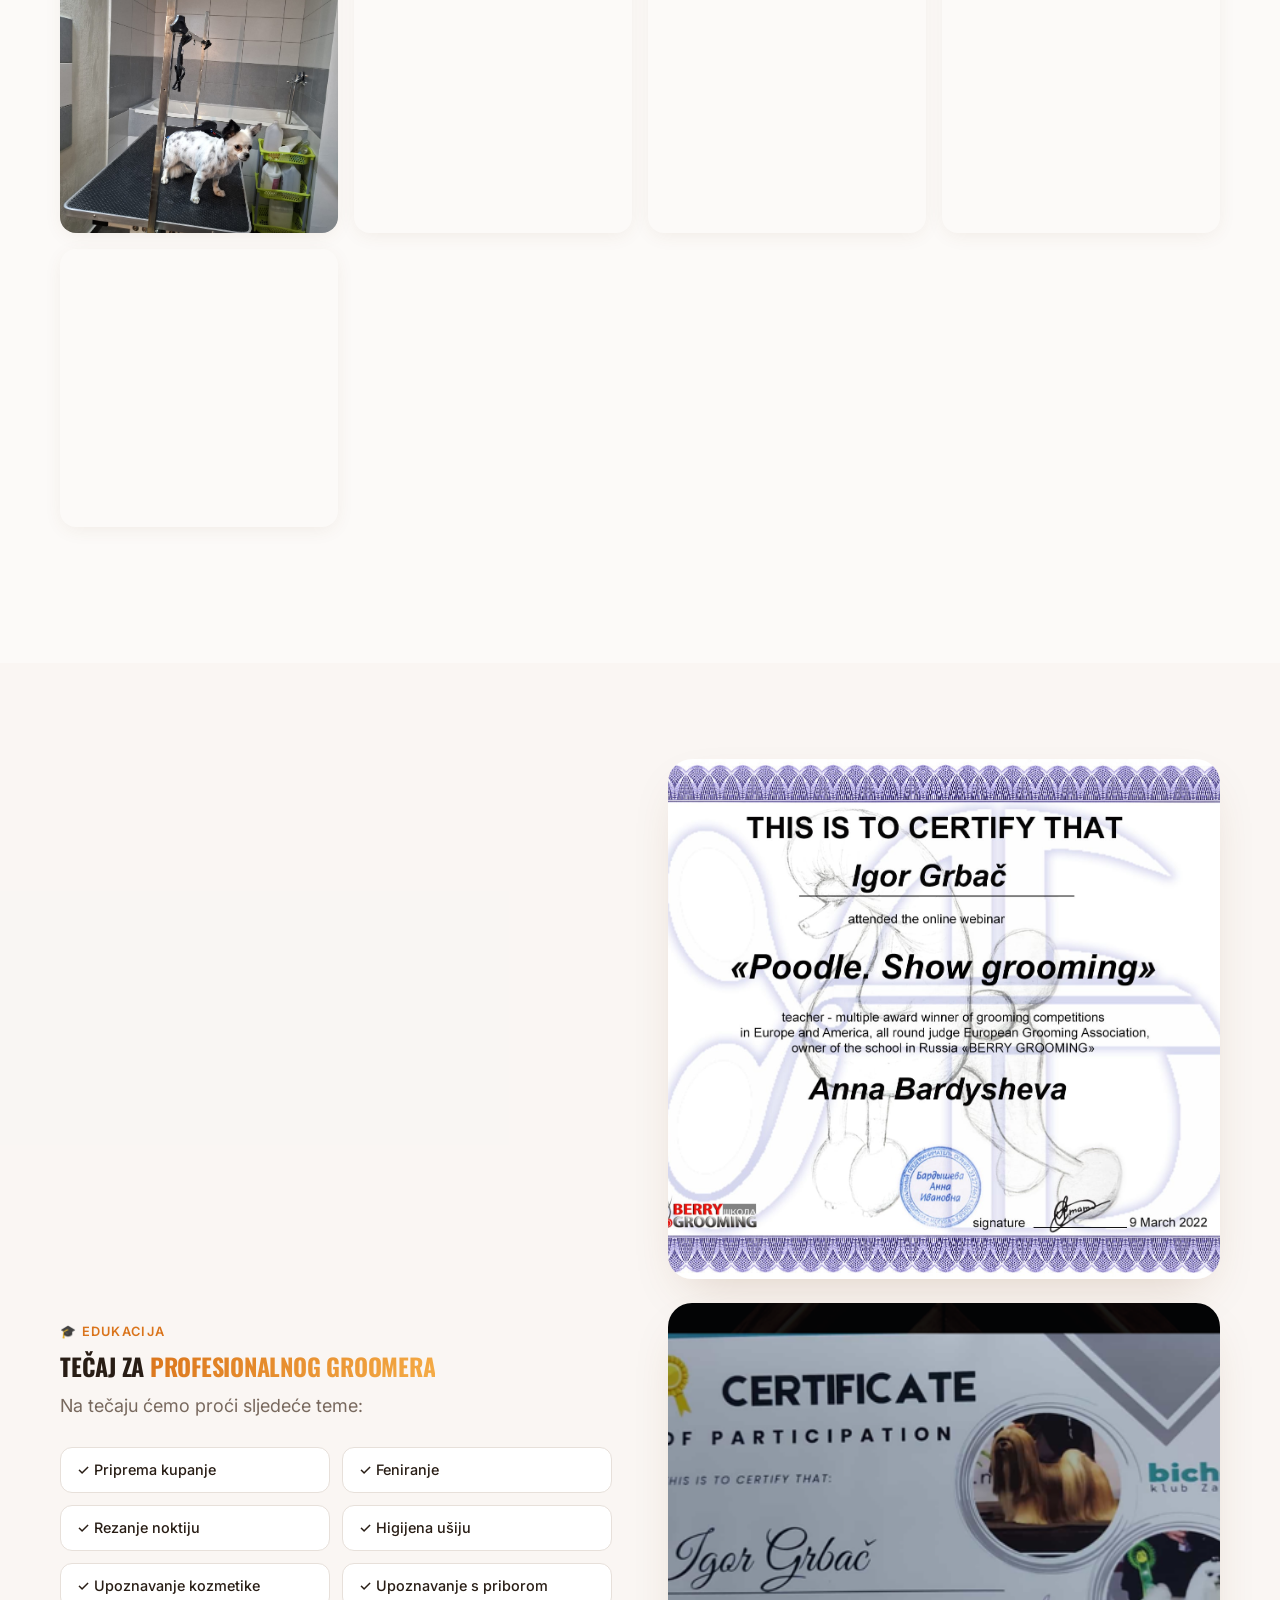
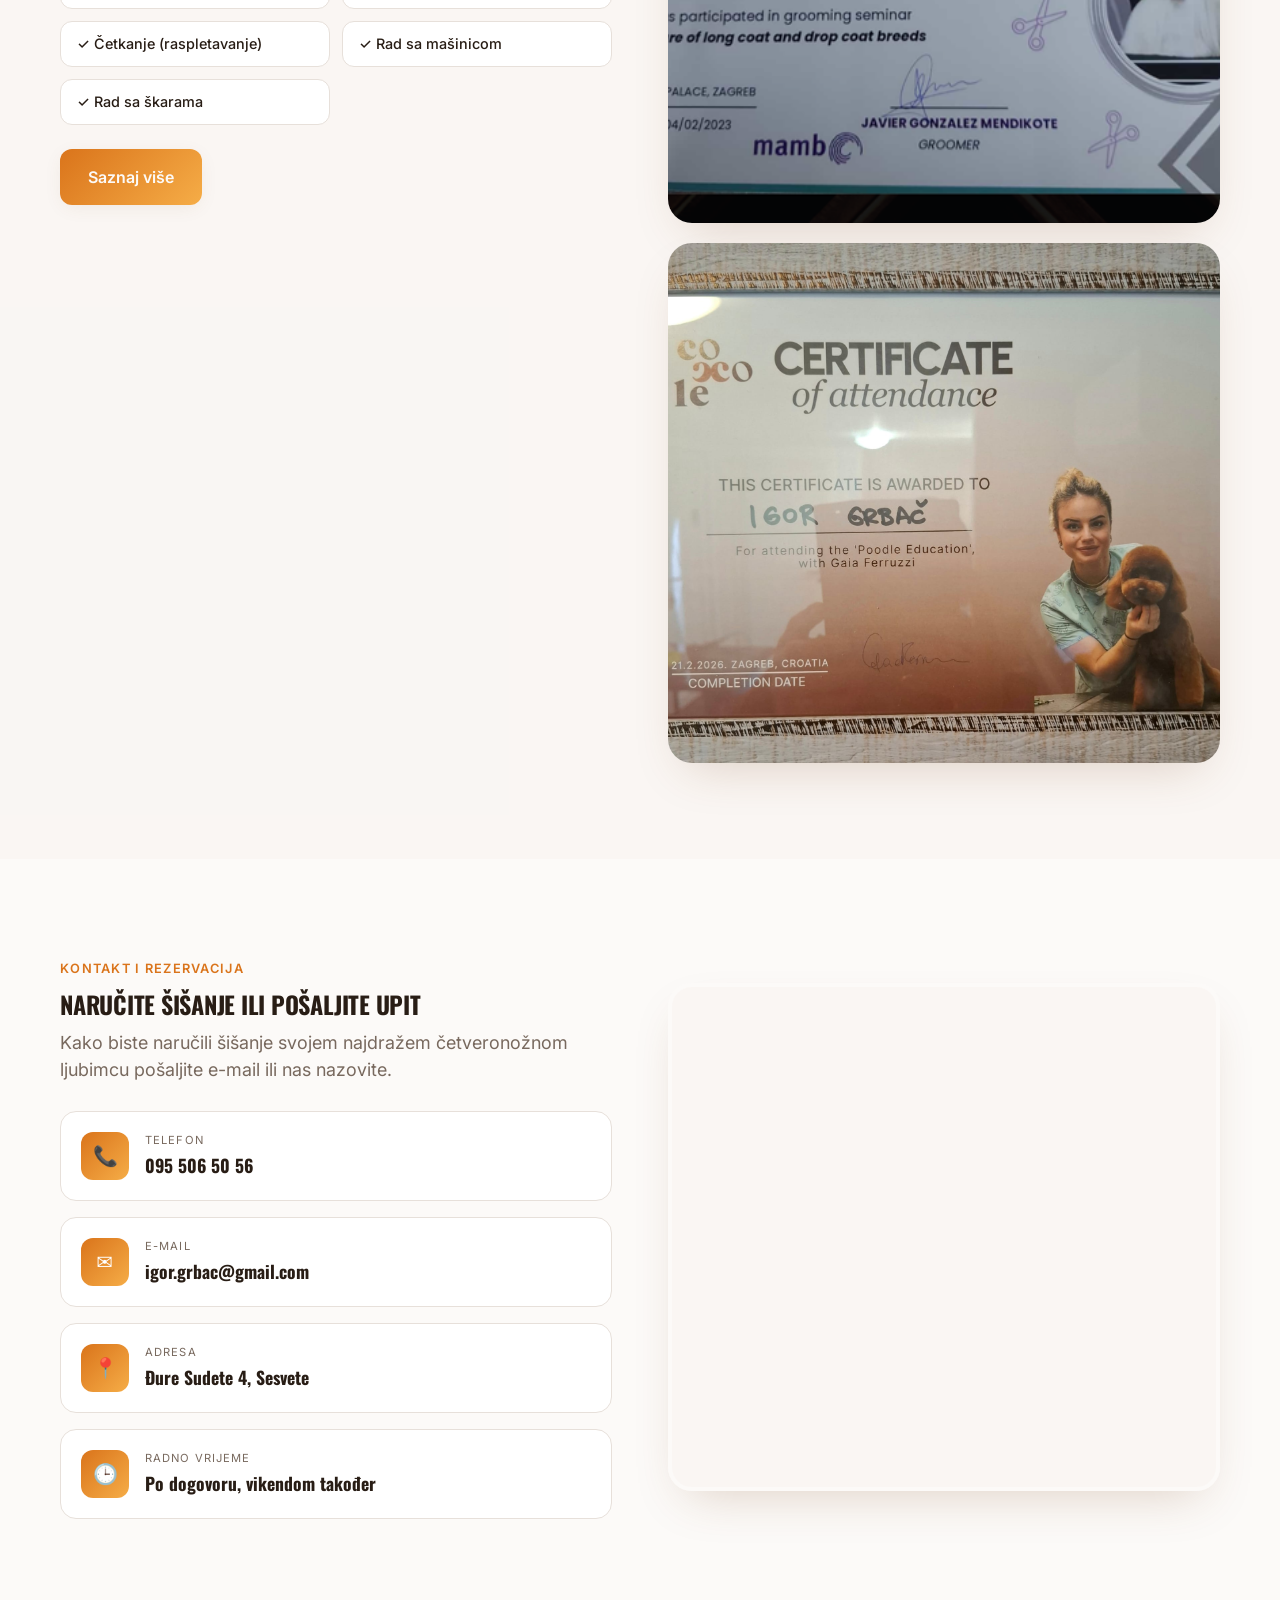
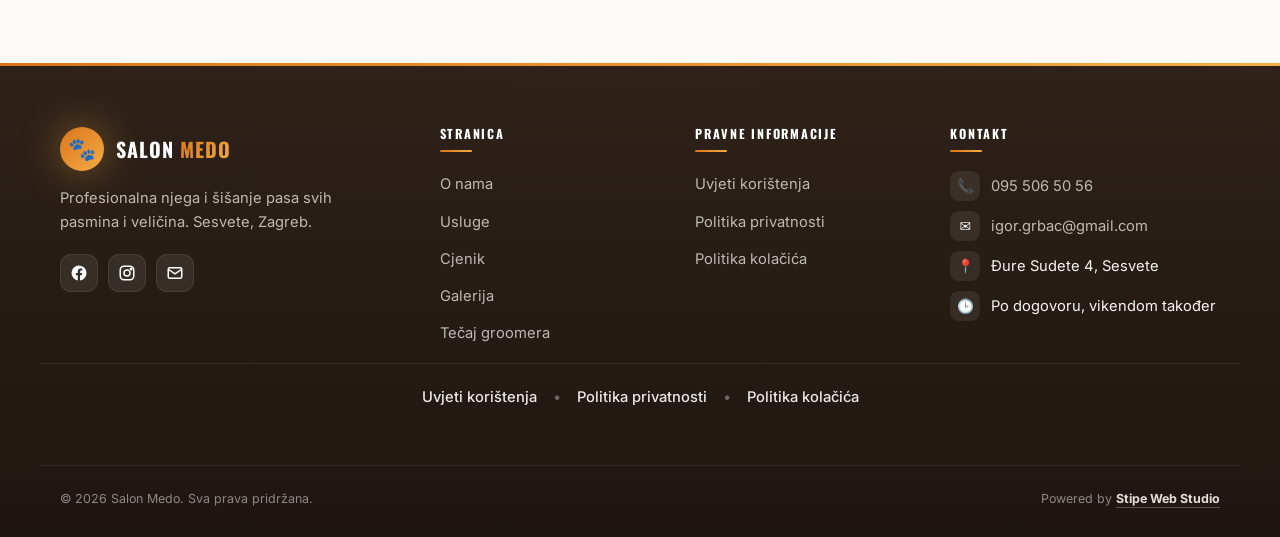
==== commit 273c95b6: "promjena" ====
--- a/index.html
+++ b/index.html
@@ -364,6 +364,10 @@
 <button class="gal-item" data-src="./public-images/slika1000.jpg"><img src="./public-images/slika1000.jpg" alt="Galerija 43" width="400" height="400" loading="lazy" decoding="async" /></button>
 <button class="gal-item" data-src="./public-images/slika1001.jpg"><img src="./public-images/slika1001.jpg" alt="Galerija 44" width="400" height="400" loading="lazy" decoding="async" /></button>
 <button class="gal-item" data-src="./public-images/IMG-20260506-WA0008.jpg"><img src="./public-images/IMG-20260506-WA0008.jpg" alt="Galerija 45" width="400" height="400" loading="lazy" decoding="async" /></button>
+<button class="gal-item" data-src="./public-images/1000040666.jpg"><img src="./public-images/1000040666.jpg" alt="Galerija 46" width="400" height="400" loading="lazy" decoding="async" /></button>
+<button class="gal-item" data-src="./public-images/1000040669.jpg"><img src="./public-images/1000040669.jpg" alt="Galerija 47" width="400" height="400" loading="lazy" decoding="async" /></button>
+<button class="gal-item" data-src="./public-images/1000040663.jpg"><img src="./public-images/1000040663.jpg" alt="Galerija 48" width="400" height="400" loading="lazy" decoding="async" /></button>
+<button class="gal-item" data-src="./public-images/1000040660.jpg"><img src="./public-images/1000040660.jpg" alt="Galerija 49" width="400" height="400" loading="lazy" decoding="async" /></button>
       </div>
       <div class="cert-wrap">
         <img src="./public-images/certifikat.jpg" alt="Certifikat profesionalnog groomera" width="320" height="420" loading="lazy" decoding="async" hidden />
